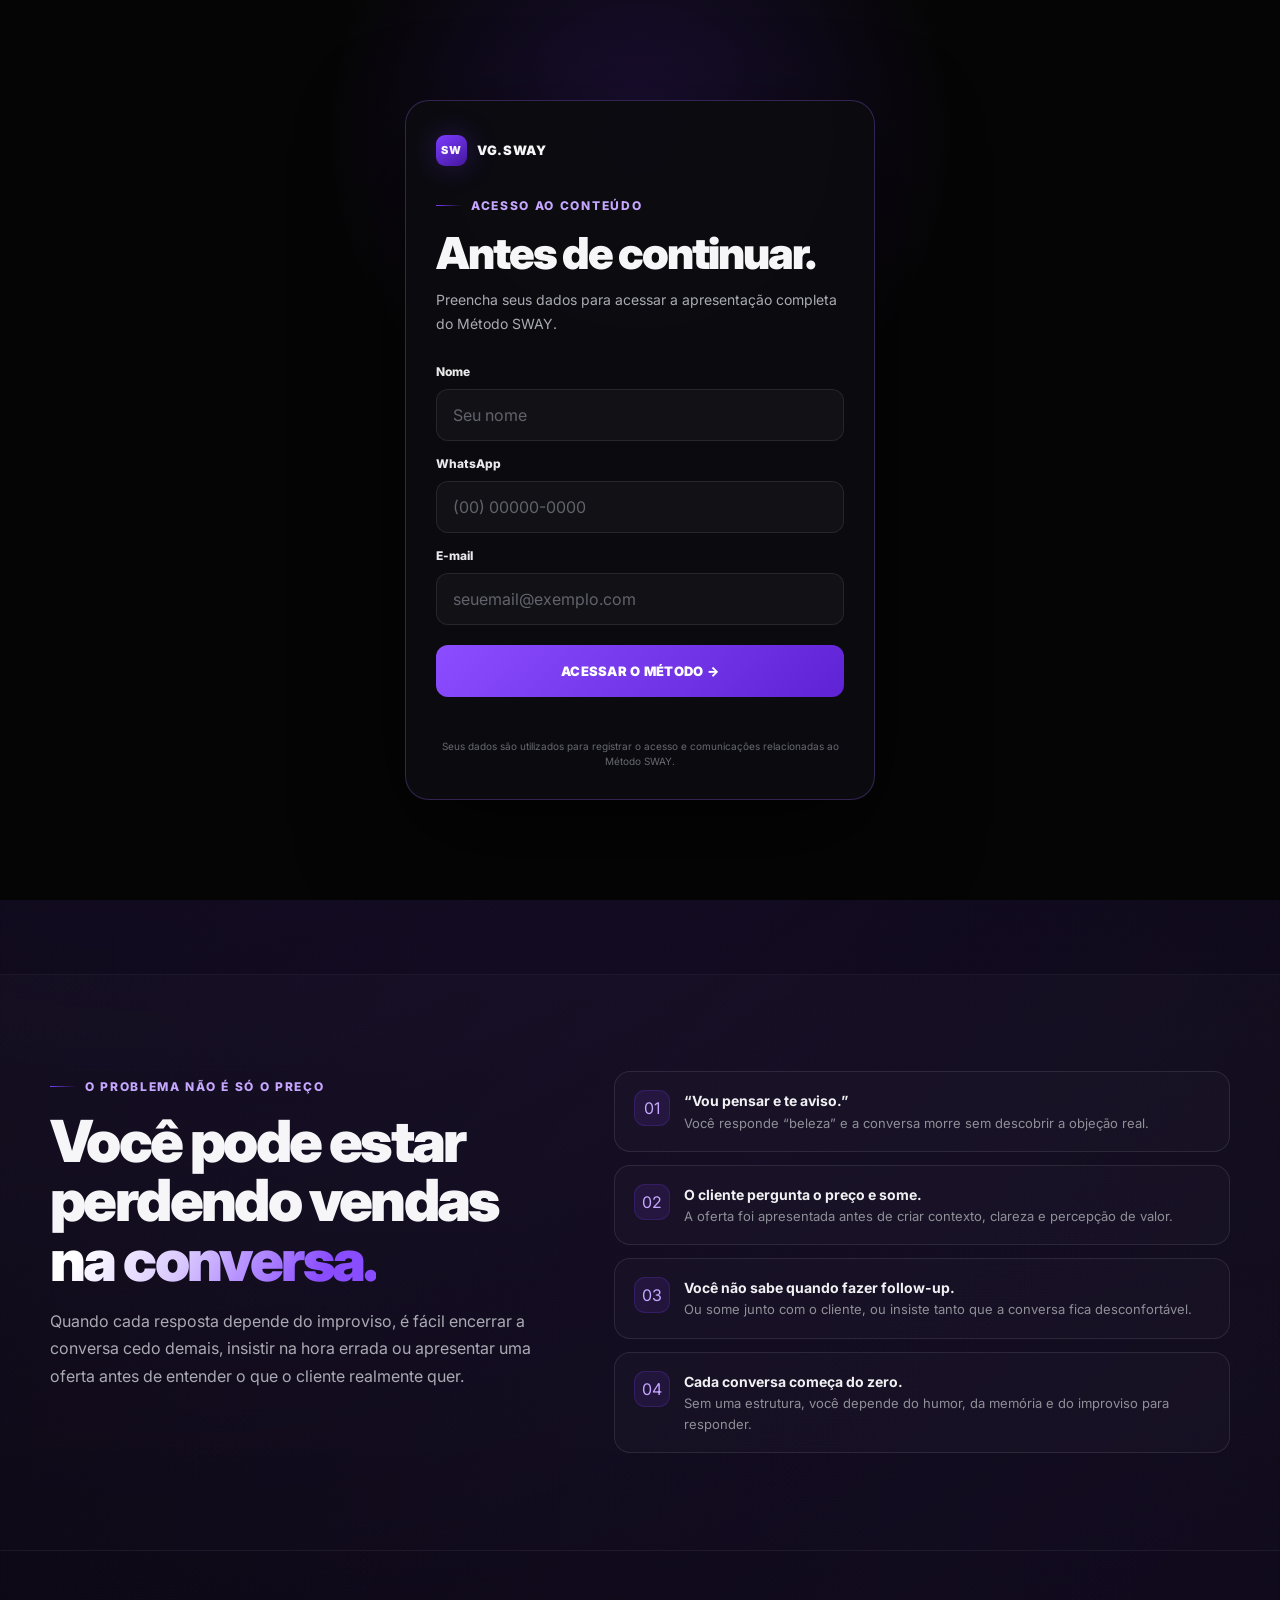
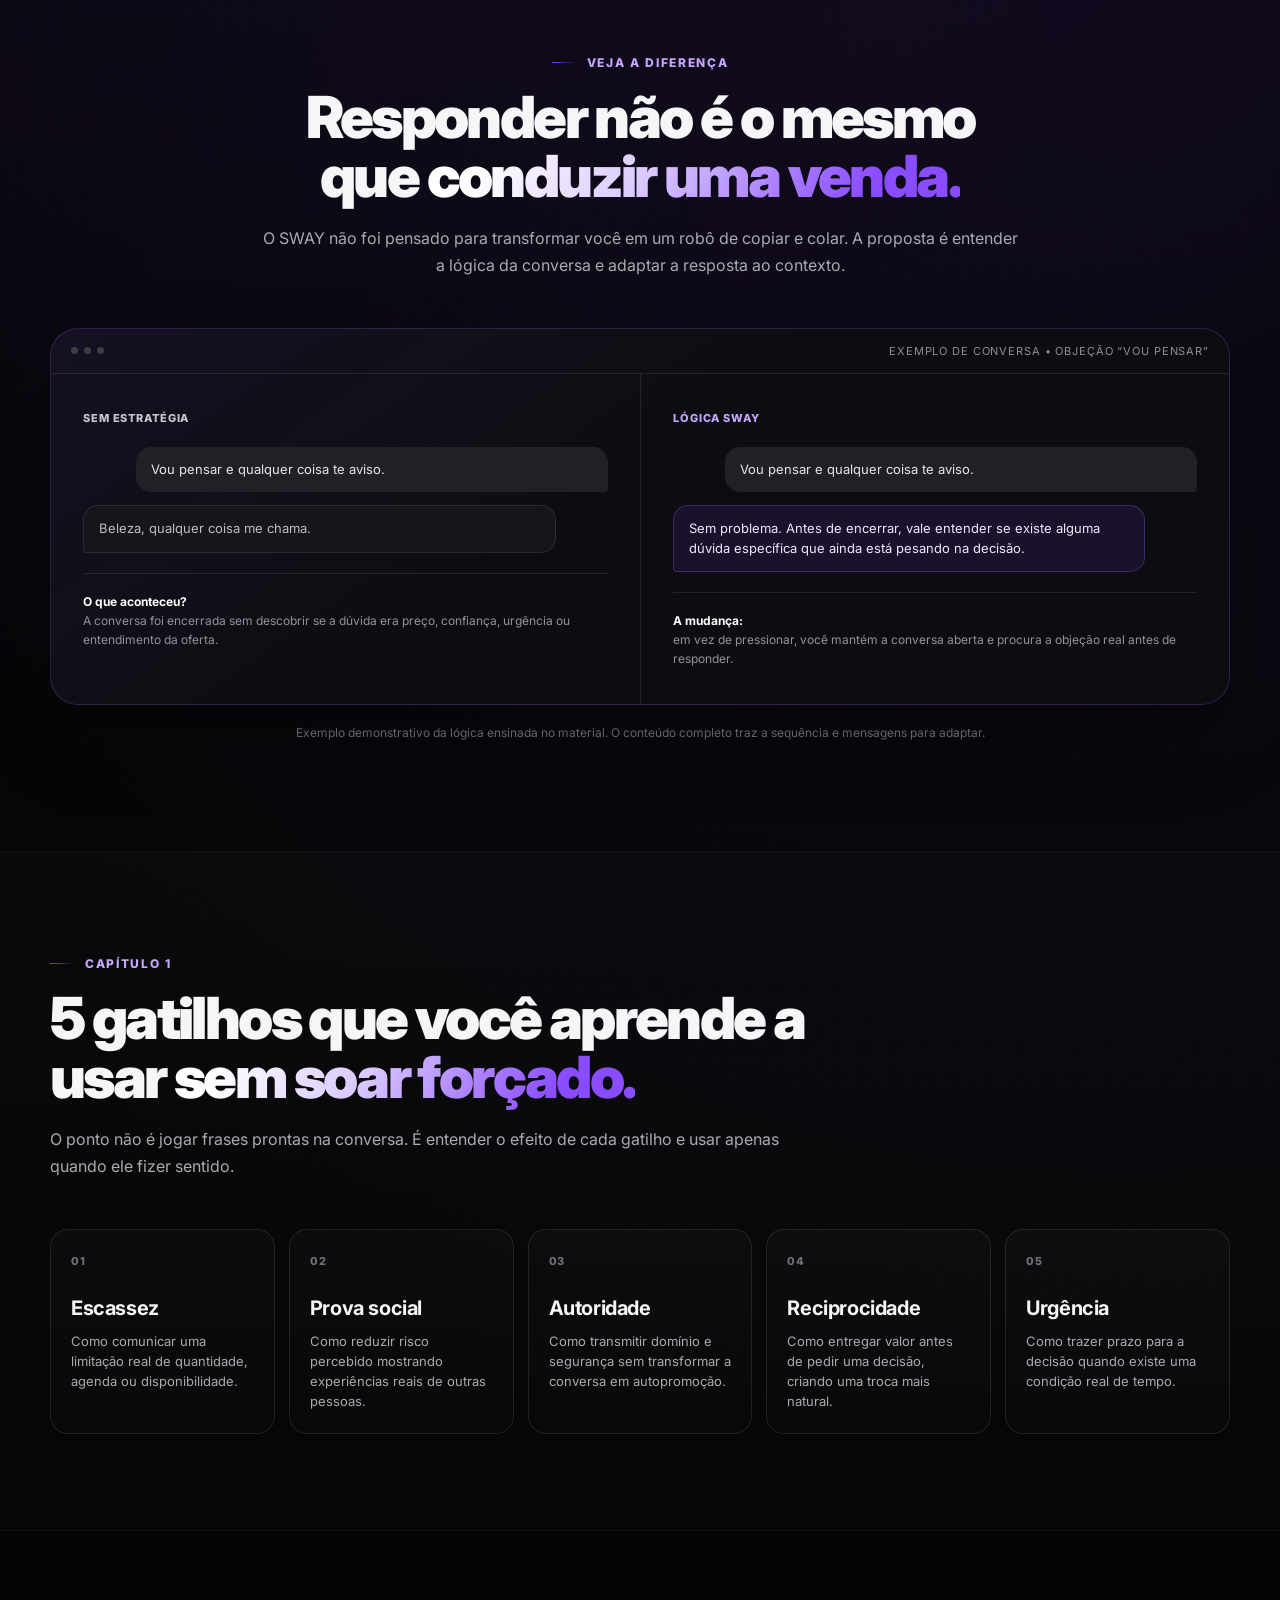
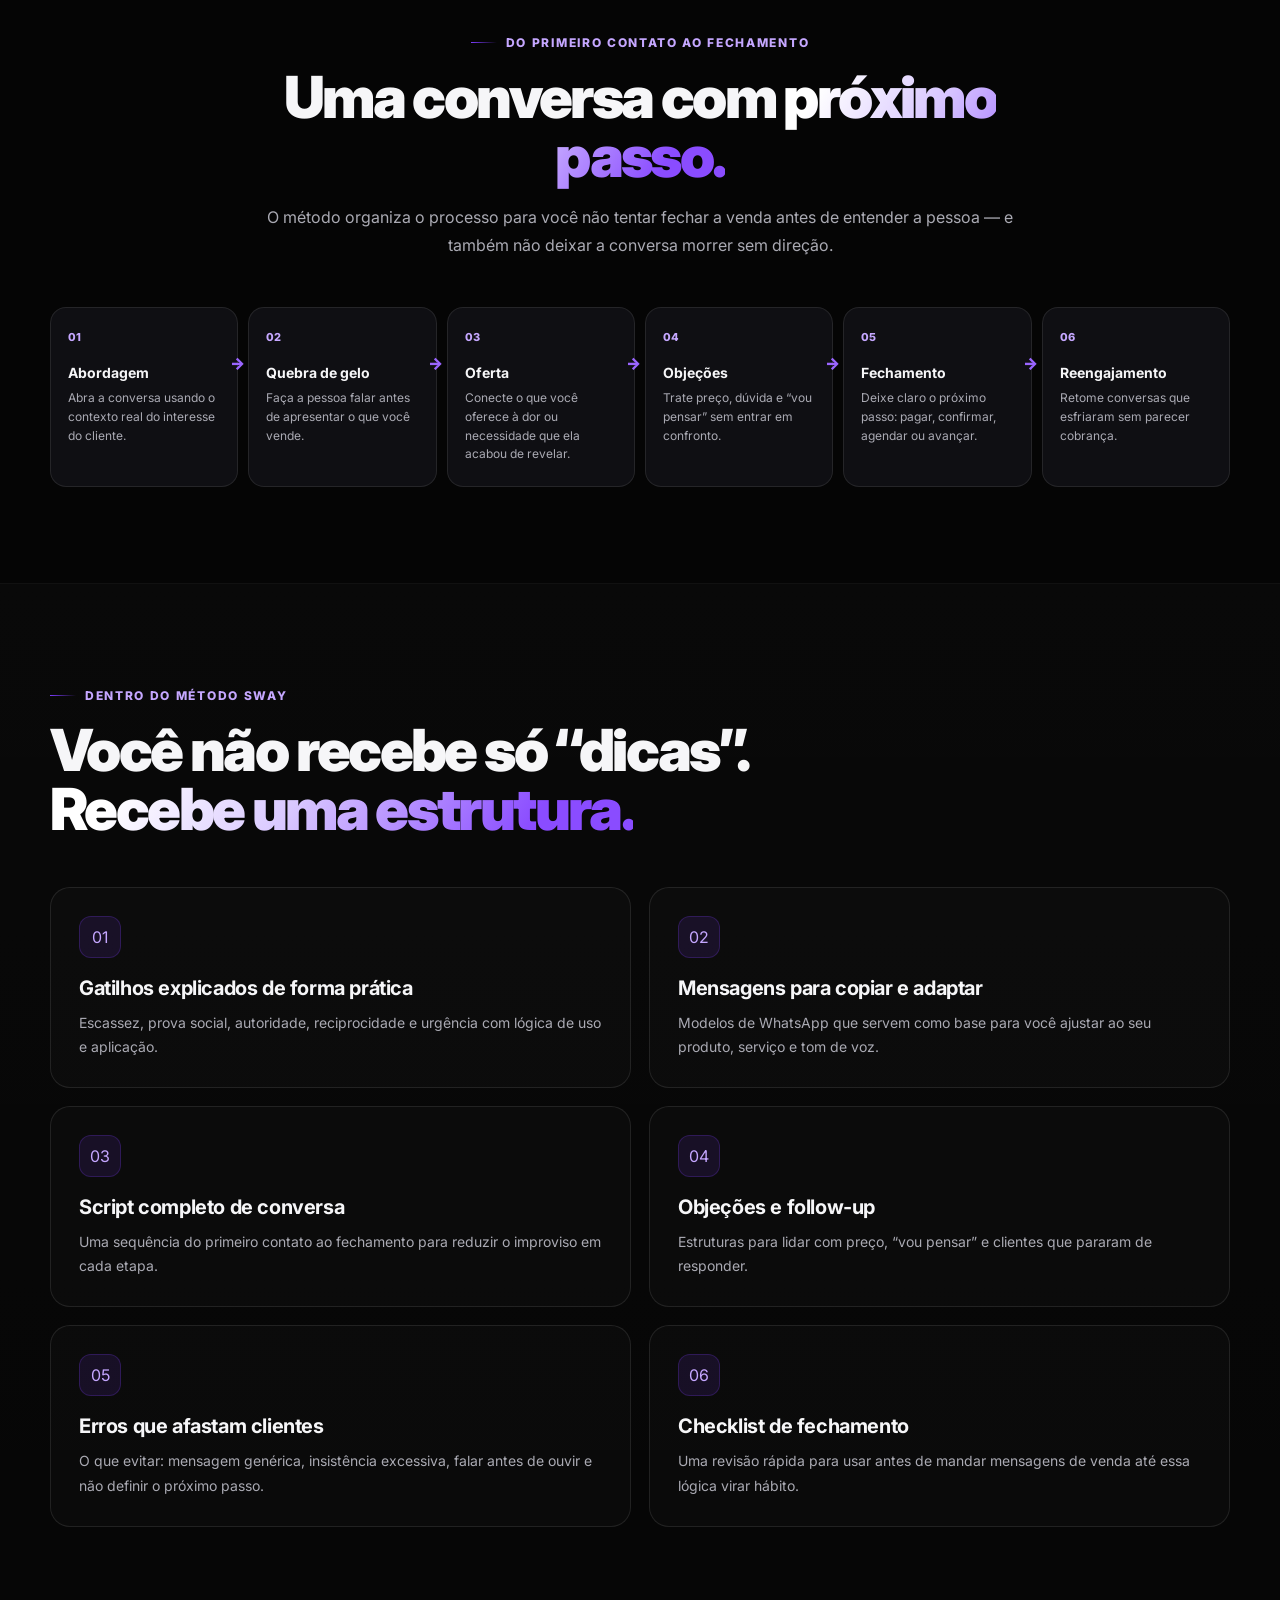
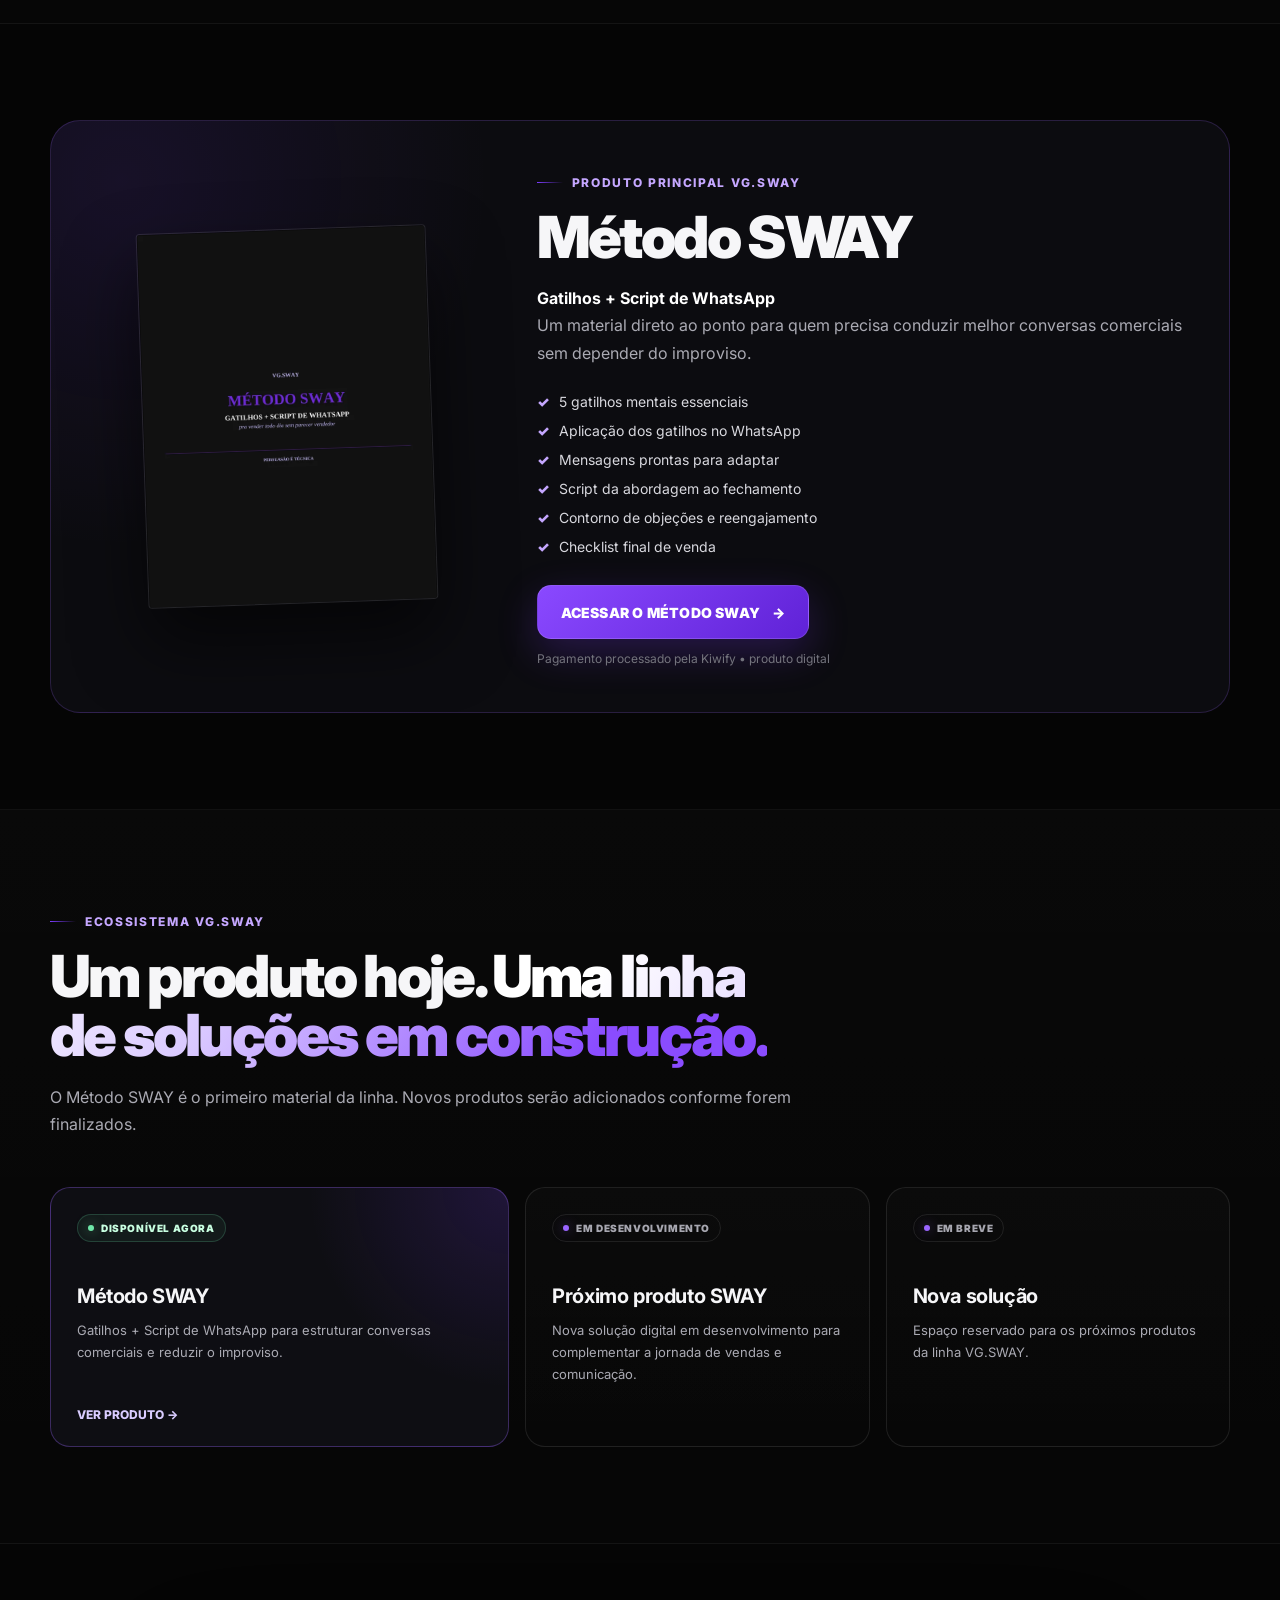
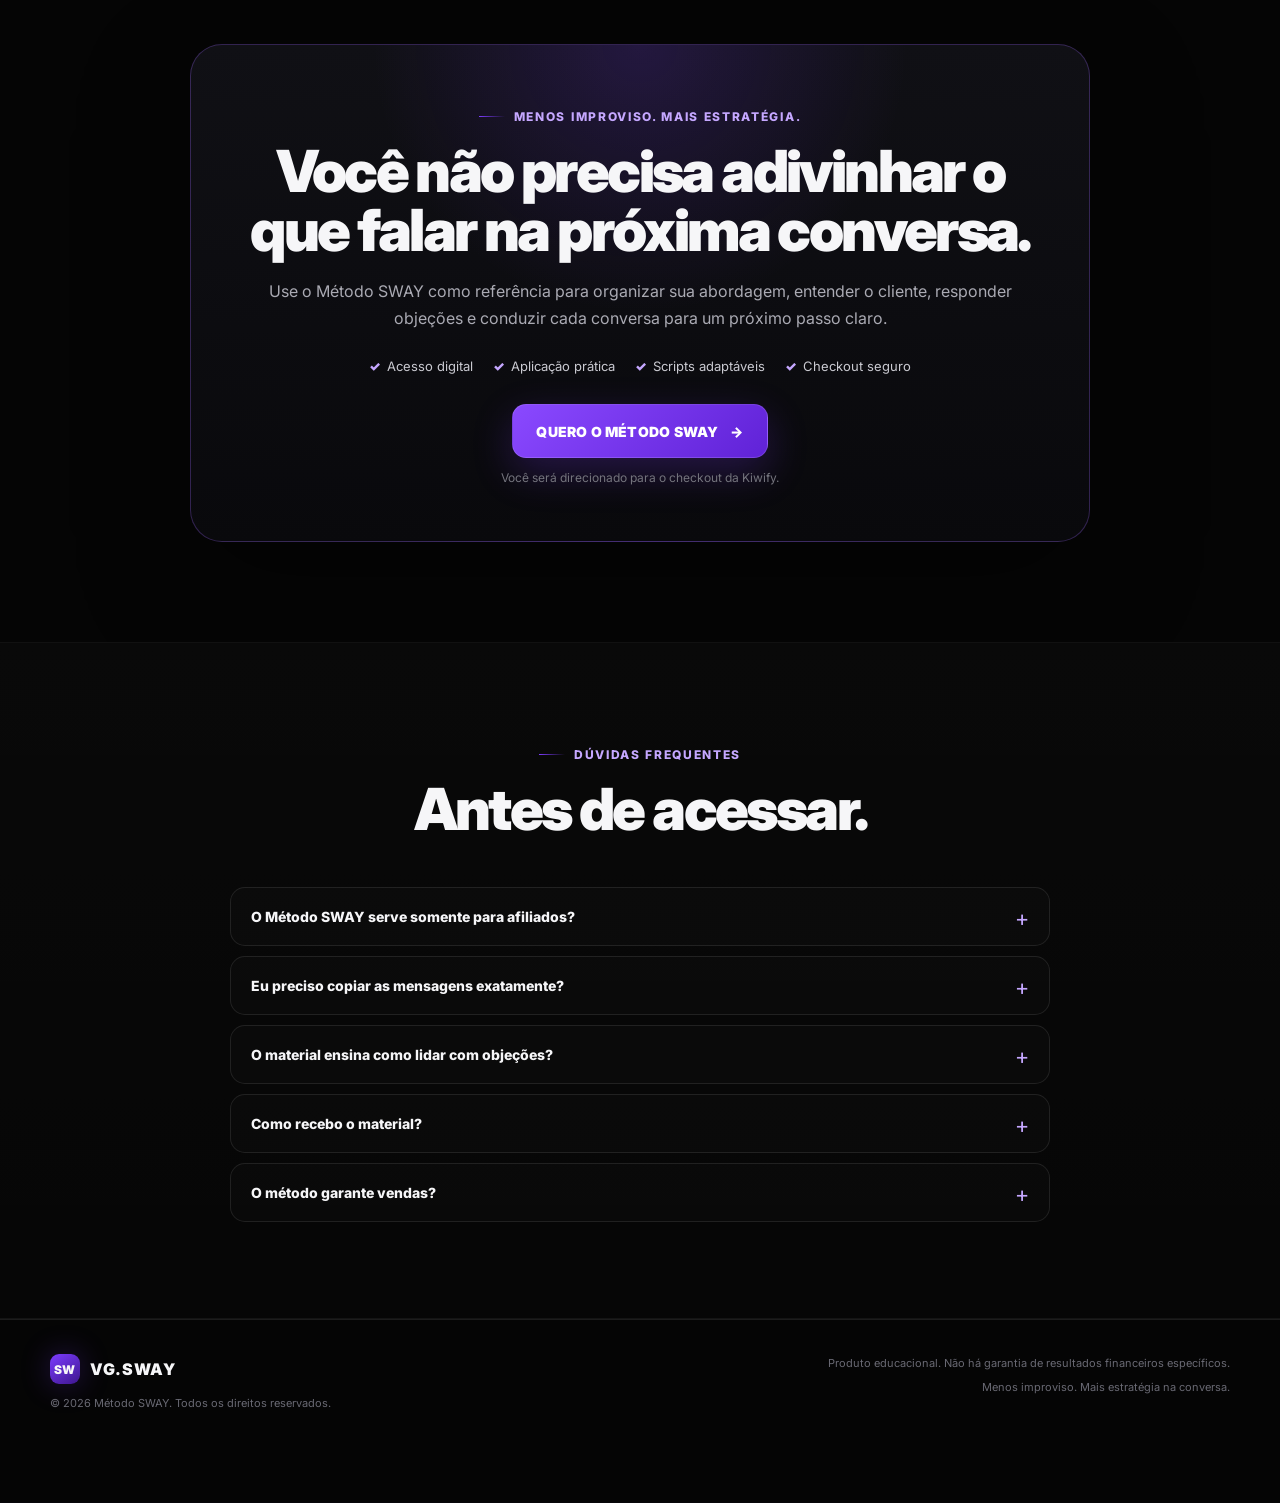
==== index.html @ 92660e23 "Remove trailing whitespace from index.html" ====
<!DOCTYPE html>
<html lang="pt-BR">
<head>
  <meta charset="UTF-8">
  <meta name="viewport" content="width=device-width, initial-scale=1.0">

  <title>Método SWAY — Gatilhos + Script de WhatsApp</title>
  <meta name="description" content="Aprenda a conduzir conversas de venda pelo WhatsApp com gatilhos, scripts, contorno de objeções e uma estrutura clara do primeiro contato ao fechamento.">

  <!-- Meta Pixel Code -->
  <script>
  !function(f,b,e,v,n,t,s)
  {if(f.fbq)return;n=f.fbq=function(){n.callMethod?
  n.callMethod.apply(n,arguments):n.queue.push(arguments)};
  if(!f._fbq)f._fbq=n;n.push=n;n.loaded=!0;n.version='2.0';
  n.queue=[];t=b.createElement(e);t.async=!0;
  t.src=v;s=b.getElementsByTagName(e)[0];
  s.parentNode.insertBefore(t,s)}(window, document,'script',
  'https://connect.facebook.net/en_US/fbevents.js');
  fbq('init', '1091769097150137');
  fbq('track', 'PageView');
  </script>
  <noscript>
    <img height="1" width="1" style="display:none"
    src="https://www.facebook.com/tr?id=1091769097150137&ev=PageView&noscript=1"/>
  </noscript>
  <!-- End Meta Pixel Code -->

  <link rel="preconnect" href="https://fonts.googleapis.com">
  <link rel="preconnect" href="https://fonts.gstatic.com" crossorigin>
  <link href="https://fonts.googleapis.com/css2?family=Inter:wght@400;500;600;700;800;900&display=swap" rel="stylesheet">

  <style>
    :root {
      --bg: #050505;
      --bg-2: #09090b;
      --panel: #0f0f13;
      --panel-2: #141419;
      --text: #f6f6f8;
      --muted: #aaaab3;
      --muted-2: #777783;
      --line: rgba(255,255,255,.09);
      --purple: #7c3cff;
      --purple-2: #9a65ff;
      --purple-3: #c5a7ff;
      --glow: rgba(124,60,255,.28);
      --success: #6ee7a8;
      --max: 1180px;
      --radius: 22px;
    }

    * { box-sizing: border-box; }
    html { scroll-behavior: smooth; background: var(--bg); }
    body {
      margin: 0;
      background:
        radial-gradient(circle at 12% 4%, rgba(124,60,255,.13), transparent 26%),
        radial-gradient(circle at 88% 20%, rgba(124,60,255,.08), transparent 24%),
        var(--bg);
      color: var(--text);
      font-family: Inter, system-ui, -apple-system, BlinkMacSystemFont, "Segoe UI", sans-serif;
      overflow-x: hidden;
    }
    a { color: inherit; }
    img { max-width: 100%; display: block; }
    button, input { font: inherit; }
    section { scroll-margin-top: 90px; }

    .container {
      width: min(var(--max), calc(100% - 36px));
      margin: 0 auto;
    }
    .narrow { max-width: 820px; margin-inline: auto; }
    .eyebrow {
      display: inline-flex;
      align-items: center;
      gap: 9px;
      margin-bottom: 18px;
      color: var(--purple-3);
      font-size: 12px;
      font-weight: 800;
      letter-spacing: .14em;
      text-transform: uppercase;
    }
    .eyebrow::before {
      content: "";
      width: 26px;
      height: 1px;
      background: linear-gradient(90deg, var(--purple), transparent);
    }
    .gradient {
      color: transparent;
      background: linear-gradient(120deg, #fff 12%, #d9c8ff 42%, #8a4cff 82%);
      background-clip: text;
      -webkit-background-clip: text;
    }
    .muted { color: var(--muted); }
    .section {
      padding: 96px 0;
      position: relative;
    }
    .section.alt {
      background: linear-gradient(180deg, rgba(255,255,255,.018), rgba(255,255,255,.006));
      border-top: 1px solid rgba(255,255,255,.045);
      border-bottom: 1px solid rgba(255,255,255,.045);
    }
    .section-head {
      max-width: 760px;
      margin-bottom: 48px;
    }
    .section-head.center {
      text-align: center;
      margin-left: auto;
      margin-right: auto;
    }
    .section-head.center .eyebrow { justify-content: center; }
    h1,h2,h3,p { margin-top: 0; }
    h1 {
      font-size: clamp(42px, 6.6vw, 82px);
      line-height: .98;
      letter-spacing: -.055em;
      margin-bottom: 24px;
      font-weight: 900;
    }
    h2 {
      font-size: clamp(34px, 4.6vw, 58px);
      line-height: 1.02;
      letter-spacing: -.045em;
      margin-bottom: 18px;
      font-weight: 900;
    }
    h3 {
      font-size: 20px;
      line-height: 1.25;
      letter-spacing: -.02em;
      margin-bottom: 10px;
    }
    p {
      color: var(--muted);
      font-size: 16px;
      line-height: 1.72;
    }

    /* TOPBAR / NAV */
    .topbar {
      border-bottom: 1px solid var(--line);
      background: rgba(5,5,5,.82);
      backdrop-filter: blur(14px);
      position: sticky;
      top: 0;
      z-index: 1000;
    }
    .nav {
      min-height: 68px;
      display: flex;
      align-items: center;
      justify-content: space-between;
      gap: 20px;
    }
    .brand {
      display: flex;
      align-items: center;
      gap: 10px;
      font-weight: 900;
      letter-spacing: .04em;
      text-decoration: none;
    }
    .brand-mark {
      width: 30px;
      height: 30px;
      border-radius: 9px;
      display: grid;
      place-items: center;
      background: linear-gradient(145deg, var(--purple), #3e168e);
      box-shadow: 0 0 30px var(--glow);
      font-size: 12px;
    }
    .nav-links {
      display: flex;
      align-items: center;
      gap: 26px;
      font-size: 13px;
      color: #c7c7ce;
    }
    .nav-links a {
      text-decoration: none;
      transition: color .2s;
    }
    .nav-links a:hover { color: #fff; }

    /* BUTTONS */
    .cta {
      display: inline-flex;
      align-items: center;
      justify-content: center;
      gap: 12px;
      min-height: 54px;
      padding: 0 23px;
      border-radius: 14px;
      text-decoration: none;
      font-size: 14px;
      font-weight: 900;
      letter-spacing: .015em;
      border: 1px solid rgba(255,255,255,.12);
      background: linear-gradient(135deg, #8a49ff, #6022d7);
      color: #fff;
      box-shadow: 0 14px 40px rgba(124,60,255,.24);
      transition: transform .2s, box-shadow .2s, filter .2s;
    }
    .cta:hover {
      transform: translateY(-2px);
      box-shadow: 0 18px 50px rgba(124,60,255,.34);
      filter: brightness(1.06);
    }
    .cta.small {
      min-height: 42px;
      padding: 0 16px;
      font-size: 12px;
      border-radius: 11px;
    }
    .cta.secondary {
      background: rgba(255,255,255,.035);
      box-shadow: none;
      color: #d9d9df;
    }
    .cta.secondary:hover { background: rgba(255,255,255,.065); }
    .micro {
      margin-top: 12px;
      color: #74747d;
      font-size: 12px;
    }

    /* HERO */
    .hero {
      padding: 88px 0 92px;
      min-height: calc(100vh - 68px);
      display: flex;
      align-items: center;
      position: relative;
      overflow: hidden;
    }
    .hero::before {
      content: "";
      position: absolute;
      width: 620px;
      height: 620px;
      right: -180px;
      top: -80px;
      border-radius: 50%;
      background: radial-gradient(circle, rgba(124,60,255,.18), transparent 65%);
      filter: blur(12px);
      pointer-events: none;
    }
    .hero-grid {
      display: grid;
      grid-template-columns: minmax(0, 1.08fr) minmax(360px, .92fr);
      gap: 72px;
      align-items: center;
    }
    .hero-copy { position: relative; z-index: 2; }
    .hero-copy p.lead {
      max-width: 690px;
      font-size: clamp(17px, 2vw, 20px);
      line-height: 1.68;
      color: #b8b8c1;
      margin-bottom: 28px;
    }
    .hero-points {
      display: grid;
      gap: 11px;
      margin: 0 0 30px;
    }
    .hero-point {
      display: flex;
      align-items: center;
      gap: 10px;
      color: #d7d7dc;
      font-size: 14px;
    }
    .hero-point i {
      width: 21px;
      height: 21px;
      border-radius: 50%;
      display: grid;
      place-items: center;
      font-style: normal;
      font-size: 11px;
      background: rgba(124,60,255,.14);
      border: 1px solid rgba(154,101,255,.35);
      color: var(--purple-3);
    }
    .hero-actions {
      display: flex;
      flex-wrap: wrap;
      gap: 12px;
      align-items: center;
    }
    .hero-proof {
      margin-top: 26px;
      display: flex;
      align-items: center;
      gap: 12px;
      color: #82828c;
      font-size: 12px;
    }
    .hero-proof .line {
      width: 52px;
      height: 1px;
      background: linear-gradient(90deg, var(--purple), transparent);
    }

    /* BOOK MOCKUP */
    .book-stage {
      min-height: 580px;
      display: grid;
      place-items: center;
      position: relative;
      perspective: 1200px;
    }
    .book-stage::before {
      content: "";
      position: absolute;
      width: 390px;
      height: 390px;
      border-radius: 50%;
      background: radial-gradient(circle, rgba(124,60,255,.28), rgba(124,60,255,.04) 48%, transparent 68%);
      filter: blur(7px);
    }
    .book {
      width: min(82%, 390px);
      position: relative;
      z-index: 2;
      transform: rotateY(-11deg) rotateX(3deg) rotateZ(1deg);
      filter: drop-shadow(0 44px 40px rgba(0,0,0,.6));
      transition: transform .45s ease;
    }
    .book:hover { transform: rotateY(-4deg) rotateX(1deg) translateY(-6px); }
    .book::after {
      content: "";
      position: absolute;
      inset: 2.5% -3.5% 2.5% auto;
      width: 5%;
      border-radius: 0 5px 5px 0;
      background: linear-gradient(90deg, #4d238b, #1b1227);
      transform: translateX(78%);
      z-index: -1;
    }
    .book img {
      width: 100%;
      border-radius: 5px 2px 2px 5px;
      border: 1px solid rgba(255,255,255,.11);
      background: #111;
    }
    .book-badge {
      position: absolute;
      right: -24px;
      bottom: 72px;
      z-index: 4;
      padding: 12px 15px;
      border-radius: 14px;
      background: rgba(15,15,19,.90);
      border: 1px solid rgba(154,101,255,.26);
      backdrop-filter: blur(12px);
      box-shadow: 0 20px 40px rgba(0,0,0,.35);
    }
    .book-badge strong { display: block; font-size: 13px; }
    .book-badge span { color: #9d9da7; font-size: 11px; }

    /* PROBLEM */
    .problem-grid {
      display: grid;
      grid-template-columns: .9fr 1.1fr;
      gap: 60px;
      align-items: start;
    }
    .pain-list {
      display: grid;
      gap: 13px;
    }
    .pain {
      display: flex;
      gap: 14px;
      padding: 18px 19px;
      border: 1px solid var(--line);
      border-radius: 16px;
      background: rgba(255,255,255,.018);
    }
    .pain b {
      color: #f1f1f3;
      font-size: 14px;
      line-height: 1.45;
      font-weight: 700;
    }
    .pain span {
      color: #8f8f98;
      font-size: 13px;
      line-height: 1.55;
    }
    .pain-icon {
      width: 36px;
      height: 36px;
      flex: 0 0 auto;
      border-radius: 11px;
      display: grid;
      place-items: center;
      background: rgba(124,60,255,.11);
      color: var(--purple-3);
      border: 1px solid rgba(124,60,255,.2);
    }

    /* DEMO */
    .demo {
      border: 1px solid rgba(154,101,255,.22);
      background:
        linear-gradient(145deg, rgba(124,60,255,.075), transparent 45%),
        #0d0d11;
      border-radius: 28px;
      overflow: hidden;
      box-shadow: 0 35px 80px rgba(0,0,0,.24);
    }
    .demo-top {
      padding: 15px 20px;
      border-bottom: 1px solid var(--line);
      display: flex;
      align-items: center;
      justify-content: space-between;
      gap: 12px;
      color: #8d8d97;
      font-size: 11px;
      letter-spacing: .08em;
      text-transform: uppercase;
    }
    .dots { display: flex; gap: 6px; }
    .dots i { width: 7px; height: 7px; border-radius: 50%; background: #3d3d44; }
    .demo-body {
      display: grid;
      grid-template-columns: 1fr 1fr;
      gap: 0;
    }
    .demo-col {
      padding: 32px;
      min-height: 330px;
    }
    .demo-col + .demo-col { border-left: 1px solid var(--line); }
    .demo-label {
      display: inline-flex;
      align-items: center;
      gap: 8px;
      margin-bottom: 22px;
      font-size: 11px;
      font-weight: 800;
      letter-spacing: .08em;
      text-transform: uppercase;
    }
    .demo-label.bad { color: #c7c7ce; }
    .demo-label.good { color: var(--purple-3); }
    .bubble {
      max-width: 90%;
      padding: 13px 15px;
      border-radius: 15px;
      margin-bottom: 13px;
      font-size: 13px;
      line-height: 1.5;
    }
    .bubble.client {
      margin-left: auto;
      background: #202027;
      color: #e6e6e9;
      border-bottom-right-radius: 4px;
    }
    .bubble.seller {
      background: #15151b;
      border: 1px solid var(--line);
      color: #bdbdc5;
      border-bottom-left-radius: 4px;
    }
    .bubble.sway {
      background: rgba(124,60,255,.12);
      border: 1px solid rgba(154,101,255,.28);
      color: #efe8ff;
      border-bottom-left-radius: 4px;
    }
    .demo-note {
      margin-top: 20px;
      padding-top: 18px;
      border-top: 1px solid var(--line);
      color: #92929c;
      font-size: 12px;
      line-height: 1.6;
    }
    .demo-note strong { color: #fff; }

    /* GRID CARDS */
    .cards-5 {
      display: grid;
      grid-template-columns: repeat(5, 1fr);
      gap: 14px;
    }
    .trigger-card {
      padding: 24px 20px 22px;
      border: 1px solid var(--line);
      border-radius: 18px;
      background: linear-gradient(180deg, rgba(255,255,255,.025), rgba(255,255,255,.01));
      min-height: 190px;
      transition: transform .25s, border-color .25s, background .25s;
    }
    .trigger-card:hover {
      transform: translateY(-4px);
      border-color: rgba(154,101,255,.35);
      background: linear-gradient(180deg, rgba(124,60,255,.075), rgba(255,255,255,.012));
    }
    .trigger-num {
      display: block;
      margin-bottom: 28px;
      color: #6f6f79;
      font-size: 11px;
      font-weight: 800;
      letter-spacing: .08em;
    }
    .trigger-card p { font-size: 13px; line-height: 1.55; margin-bottom: 0; }

    /* FLOW */
    .flow {
      display: grid;
      grid-template-columns: repeat(6, 1fr);
      gap: 10px;
      position: relative;
    }
    .flow-step {
      padding: 22px 17px;
      border-radius: 16px;
      background: #0f0f13;
      border: 1px solid var(--line);
      position: relative;
      min-height: 150px;
    }
    .flow-step:not(:last-child)::after {
      content: "→";
      position: absolute;
      right: -10px;
      top: 45px;
      width: 20px;
      text-align: center;
      color: var(--purple-2);
      z-index: 5;
      font-weight: 900;
    }
    .flow-step span {
      display: block;
      color: var(--purple-3);
      font-size: 11px;
      font-weight: 800;
      margin-bottom: 20px;
    }
    .flow-step b {
      display: block;
      font-size: 14px;
      margin-bottom: 8px;
    }
    .flow-step p {
      font-size: 12px;
      line-height: 1.55;
      margin: 0;
    }

    /* RECEIVE */
    .receive-grid {
      display: grid;
      grid-template-columns: 1fr 1fr;
      gap: 18px;
    }
    .receive-card {
      padding: 28px;
      border: 1px solid var(--line);
      border-radius: 20px;
      background: rgba(255,255,255,.018);
    }
    .receive-card .icon {
      width: 42px;
      height: 42px;
      display: grid;
      place-items: center;
      border-radius: 12px;
      margin-bottom: 18px;
      background: rgba(124,60,255,.11);
      border: 1px solid rgba(124,60,255,.23);
      color: var(--purple-3);
    }
    .receive-card p { margin-bottom: 0; font-size: 14px; }

    /* PRODUCT DISPLAY */
    .product-block {
      display: grid;
      grid-template-columns: .74fr 1.26fr;
      gap: 60px;
      align-items: center;
      padding: 46px;
      border: 1px solid rgba(154,101,255,.2);
      border-radius: 30px;
      background:
        radial-gradient(circle at 6% 10%, rgba(124,60,255,.1), transparent 30%),
        #0c0c10;
      overflow: hidden;
    }
    .product-cover {
      position: relative;
      display: grid;
      place-items: center;
      min-height: 430px;
    }
    .product-cover img {
      width: min(100%, 290px);
      border-radius: 4px;
      transform: rotate(-2deg);
      box-shadow: 0 35px 70px rgba(0,0,0,.58);
      border: 1px solid rgba(255,255,255,.1);
    }
    .product-copy ul {
      list-style: none;
      padding: 0;
      margin: 26px 0 30px;
      display: grid;
      gap: 12px;
    }
    .product-copy li {
      color: #d8d8de;
      font-size: 14px;
      display: flex;
      gap: 10px;
      align-items: flex-start;
    }
    .product-copy li::before {
      content: "✓";
      color: var(--purple-3);
      font-weight: 900;
    }

    /* ECOSYSTEM */
    .ecosystem {
      display: grid;
      grid-template-columns: 1.2fr .9fr .9fr;
      gap: 16px;
    }
    .product-card {
      padding: 26px;
      border: 1px solid var(--line);
      border-radius: 20px;
      min-height: 260px;
      background: #0d0d11;
      position: relative;
      overflow: hidden;
    }
    .product-card.active {
      border-color: rgba(154,101,255,.32);
      background:
        radial-gradient(circle at 100% 0%, rgba(124,60,255,.16), transparent 38%),
        #0e0e13;
    }
    .product-card.placeholder {
      background: linear-gradient(180deg, rgba(255,255,255,.018), rgba(255,255,255,.006));
    }
    .status {
      display: inline-flex;
      align-items: center;
      gap: 7px;
      padding: 7px 10px;
      border-radius: 999px;
      font-size: 10px;
      font-weight: 900;
      letter-spacing: .06em;
      text-transform: uppercase;
      border: 1px solid var(--line);
      color: #a7a7b0;
      margin-bottom: 42px;
    }
    .status.live {
      color: #c8ffe1;
      border-color: rgba(110,231,168,.2);
      background: rgba(110,231,168,.06);
    }
    .status.live::before {
      content: "";
      width: 6px; height: 6px; border-radius: 50%;
      background: var(--success);
      box-shadow: 0 0 12px rgba(110,231,168,.55);
    }
    .status.soon::before {
      content: "";
      width: 6px; height: 6px; border-radius: 50%;
      background: var(--purple-2);
      box-shadow: 0 0 12px rgba(154,101,255,.5);
    }
    .product-card p { font-size: 13px; }
    .product-card .mini-link {
      position: absolute;
      bottom: 24px;
      left: 26px;
      color: #d9ccff;
      font-size: 12px;
      font-weight: 800;
      text-decoration: none;
    }

    /* OFFER */
    .offer {
      padding: 100px 0;
    }
    .offer-box {
      max-width: 900px;
      margin: 0 auto;
      padding: 56px;
      border-radius: 32px;
      text-align: center;
      border: 1px solid rgba(154,101,255,.28);
      background:
        radial-gradient(circle at 50% 0%, rgba(124,60,255,.18), transparent 40%),
        linear-gradient(180deg, #101015, #09090c);
      box-shadow: 0 40px 110px rgba(0,0,0,.38);
    }
    .offer-box .mini-checks {
      display: flex;
      flex-wrap: wrap;
      justify-content: center;
      gap: 10px 20px;
      margin: 25px 0 30px;
      color: #cacad1;
      font-size: 13px;
    }
    .offer-box .mini-checks span::before {
      content: "✓";
      color: var(--purple-3);
      margin-right: 7px;
      font-weight: 900;
    }

    /* FAQ */
    .faq {
      display: grid;
      gap: 10px;
      max-width: 820px;
      margin: 0 auto;
    }
    details {
      border: 1px solid var(--line);
      border-radius: 15px;
      background: rgba(255,255,255,.015);
      padding: 0 20px;
    }
    summary {
      list-style: none;
      cursor: pointer;
      padding: 20px 28px 20px 0;
      font-weight: 800;
      font-size: 14px;
      position: relative;
    }
    summary::-webkit-details-marker { display: none; }
    summary::after {
      content: "+";
      position: absolute;
      right: 0;
      top: 17px;
      color: var(--purple-3);
      font-size: 22px;
      font-weight: 400;
    }
    details[open] summary::after { content: "–"; }
    details p {
      padding: 0 0 20px;
      margin: 0;
      font-size: 13px;
    }

    /* FOOTER */
    footer {
      padding: 34px 0 90px;
      border-top: 1px solid var(--line);
    }
    .footer-row {
      display: flex;
      justify-content: space-between;
      gap: 20px;
      align-items: flex-start;
    }
    footer p { font-size: 11px; margin: 0; color: #696973; }
    .footer-right { text-align: right; }

    /* FLOATING MOBILE CTA */
    .mobile-cta {
      display: none;
      position: fixed;
      left: 14px;
      right: 14px;
      bottom: 14px;
      z-index: 900;
    }
    .mobile-cta .cta { width: 100%; box-shadow: 0 18px 55px rgba(0,0,0,.55); }

    /* REVEAL */
    .reveal {
      opacity: 0;
      transform: translateY(18px);
      transition: opacity .65s ease, transform .65s ease;
    }
    .reveal.visible {
      opacity: 1;
      transform: translateY(0);
    }

    /* LEAD GATE */
    html.lead-locked,
    body.lead-locked {
      overflow: hidden !important;
    }
    .lead-gate {
      position: fixed;
      inset: 0;
      z-index: 999999;
      display: flex;
      align-items: center;
      justify-content: center;
      padding: 22px;
      background:
        radial-gradient(circle at 50% 15%, rgba(124,60,255,.19), transparent 32%),
        #050505;
      overflow-y: auto;
    }
    .lead-box {
      width: min(100%, 470px);
      padding: 34px 30px 30px;
      border: 1px solid rgba(154,101,255,.28);
      border-radius: 24px;
      background: rgba(12,12,16,.96);
      box-shadow: 0 36px 100px rgba(0,0,0,.62);
    }
    .lead-logo {
      display: flex;
      align-items: center;
      gap: 10px;
      margin-bottom: 24px;
      font-size: 13px;
      font-weight: 900;
      letter-spacing: .05em;
    }
    .lead-logo span {
      width: 31px;
      height: 31px;
      display: grid;
      place-items: center;
      border-radius: 9px;
      background: linear-gradient(145deg, var(--purple), #44179d);
      box-shadow: 0 0 30px var(--glow);
      font-size: 11px;
    }
    .lead-box h2 {
      font-size: clamp(30px, 8vw, 44px);
      margin-bottom: 12px;
      letter-spacing: -.045em;
    }
    .lead-box > p {
      font-size: 14px;
      margin-bottom: 23px;
    }
    #lead-form {
      display: grid;
      gap: 10px;
    }
    #lead-form label {
      margin-top: 5px;
      font-size: 12px;
      font-weight: 800;
      color: #e9e9ec;
    }
    #lead-form input {
      width: 100%;
      padding: 15px 16px;
      border-radius: 12px;
      border: 1px solid var(--line);
      outline: none;
      background: #111116;
      color: #fff;
      transition: border-color .2s, box-shadow .2s;
    }
    #lead-form input:focus {
      border-color: var(--purple);
      box-shadow: 0 0 0 3px rgba(124,60,255,.12);
    }
    #lead-form input::placeholder { color: #62626c; }
    #lead-submit {
      margin-top: 10px;
      width: 100%;
      min-height: 52px;
      border: 0;
      border-radius: 12px;
      cursor: pointer;
      background: linear-gradient(135deg, #8b4dff, #5f22d5);
      color: #fff;
      font-weight: 900;
      font-size: 13px;
      letter-spacing: .02em;
    }
    #lead-submit:disabled { opacity: .65; cursor: wait; }
    .lead-message {
      margin: 0;
      min-height: 17px;
      color: #ff9999;
      font-size: 11px;
    }
    #lead-form small {
      margin-top: 5px;
      color: #686872;
      font-size: 10px;
      line-height: 1.5;
      text-align: center;
    }

    @media (max-width: 1050px) {
      .cards-5 { grid-template-columns: repeat(3, 1fr); }
      .flow { grid-template-columns: repeat(3, 1fr); }
      .flow-step:nth-child(3)::after { display: none; }
      .hero-grid { grid-template-columns: 1fr .8fr; gap: 42px; }
      .book-stage { min-height: 500px; }
    }
    @media (max-width: 820px) {
      .nav-links a:not(.cta) { display: none; }
      .hero { padding-top: 62px; min-height: auto; }
      .hero-grid,
      .problem-grid,
      .product-block {
        grid-template-columns: 1fr;
      }
      .hero-grid { gap: 28px; }
      .hero-copy { text-align: center; }
      .hero-copy p.lead { margin-inline: auto; }
      .hero-points { max-width: 480px; margin-inline: auto; margin-bottom: 28px; text-align: left; }
      .hero-actions { justify-content: center; }
      .hero-proof { justify-content: center; }
      .book-stage { min-height: 470px; }
      .book { width: min(66%, 340px); }
      .demo-body { grid-template-columns: 1fr; }
      .demo-col + .demo-col { border-left: 0; border-top: 1px solid var(--line); }
      .cards-5 { grid-template-columns: repeat(2, 1fr); }
      .flow { grid-template-columns: repeat(2, 1fr); }
      .flow-step::after { display: none !important; }
      .receive-grid { grid-template-columns: 1fr; }
      .product-block { padding: 30px; gap: 30px; }
      .product-cover { min-height: 350px; }
      .ecosystem { grid-template-columns: 1fr; }
      .footer-row { flex-direction: column; }
      .footer-right { text-align: left; }
    }
    @media (max-width: 600px) {
      .container { width: min(100% - 28px, var(--max)); }
      .section { padding: 72px 0; }
      .nav { min-height: 62px; }
      .nav-links .cta.small { display: none; }
      h1 { font-size: clamp(40px, 12vw, 60px); }
      h2 { font-size: clamp(32px, 9.5vw, 44px); }
      .hero { padding: 56px 0 70px; }
      .book-stage { min-height: 420px; }
      .book { width: min(74%, 315px); }
      .book-badge { right: -10px; bottom: 55px; }
      .cards-5 { grid-template-columns: 1fr; }
      .flow { grid-template-columns: 1fr; }
      .demo-col { padding: 24px 20px; }
      .product-block { padding: 24px 18px; border-radius: 22px; }
      .offer { padding: 72px 0; }
      .offer-box { padding: 38px 20px; border-radius: 24px; }
      .mobile-cta { display: block; }
      footer { padding-bottom: 100px; }
      .lead-box { padding: 28px 20px 24px; }
    }
    @media (prefers-reduced-motion: reduce) {
      *, *::before, *::after {
        scroll-behavior: auto !important;
        transition: none !important;
        animation: none !important;
      }
      .reveal { opacity: 1; transform: none; }
    }
  </style>
</head>

<body>

  <!-- PORTA DE CAPTURA -->
  <div id="lead-gate" class="lead-gate" aria-modal="true" role="dialog">
    <div class="lead-box">
      <div class="lead-logo"><span>SW</span> VG.SWAY</div>
      <div class="eyebrow">Acesso ao conteúdo</div>
      <h2>Antes de continuar.</h2>
      <p>Preencha seus dados para acessar a apresentação completa do Método SWAY.</p>

      <form id="lead-form" novalidate>
        <label for="lead-name">Nome</label>
        <input id="lead-name" name="nome" type="text" autocomplete="name" placeholder="Seu nome" required>

        <label for="lead-whatsapp">WhatsApp</label>
        <input id="lead-whatsapp" name="whatsapp" type="tel" autocomplete="tel" inputmode="tel" placeholder="(00) 00000-0000" required>

        <label for="lead-email">E-mail</label>
        <input id="lead-email" name="email" type="email" autocomplete="email" placeholder="seuemail@exemplo.com" required>

        <button type="submit" id="lead-submit">ACESSAR O MÉTODO →</button>
        <p id="lead-message" class="lead-message" aria-live="polite"></p>

        <small>Seus dados são utilizados para registrar o acesso e comunicações relacionadas ao Método SWAY.</small>
      </form>
    </div>
  </div>

  <!-- NAVEGAÇÃO -->
  <div class="topbar">
    <div class="container nav">
      <a href="#inicio" class="brand">
        <span class="brand-mark">SW</span>
        VG.SWAY
      </a>
      <div class="nav-links">
        <a href="#como-funciona">Como funciona</a>
        <a href="#conteudo">O que você recebe</a>
        <a href="#produtos">Produtos</a>
        <a class="cta small" href="https://pay.kiwify.com.br/DbkFJGr" target="_blank" rel="noopener noreferrer">QUERO O MÉTODO</a>
      </div>
    </div>
  </div>

  <main id="inicio">

    <!-- HERO -->
    <header class="hero">
      <div class="container hero-grid">
        <div class="hero-copy reveal">
          <div class="eyebrow">Método SWAY • Persuasão é técnica</div>
          <h1>
            Pare de <span class="gradient">improvisar</span><br>
            na hora de vender.
          </h1>
          <p class="lead">
            Um guia prático para transformar conversas de WhatsApp em uma sequência mais estratégica:
            gatilhos mentais, mensagens para adaptar, contorno de objeções, follow-up e fechamento.
          </p>

          <div class="hero-points">
            <div class="hero-point"><i>✓</i> 5 gatilhos mentais essenciais aplicados à conversa</div>
            <div class="hero-point"><i>✓</i> Fluxo do primeiro contato ao fechamento</div>
            <div class="hero-point"><i>✓</i> Estruturas para “vou pensar”, preço e cliente que sumiu</div>
          </div>

          <div class="hero-actions">
            <a class="cta" href="https://pay.kiwify.com.br/DbkFJGr" target="_blank" rel="noopener noreferrer">
              QUERO ACESSAR O MÉTODO SWAY <span>→</span>
            </a>
            <a class="cta secondary" href="#demonstracao">VER COMO FUNCIONA</a>
          </div>

          <div class="hero-proof">
            <span class="line"></span>
            Material digital • acesso pela Kiwify • aplicação prática no WhatsApp
          </div>
        </div>

        <div class="book-stage reveal">
          <div class="book">
            <img src="[data-uri]" alt="Capa do e-book Método SWAY — Gatilhos + Script de WhatsApp">
            <div class="book-badge">
              <strong>Material principal</strong>
              <span>Gatilhos + Script de WhatsApp</span>
            </div>
          </div>
        </div>
      </div>
    </header>

    <!-- PROBLEMA -->
    <section class="section alt">
      <div class="container problem-grid">
        <div class="section-head reveal">
          <div class="eyebrow">O problema não é só o preço</div>
          <h2>Você pode estar perdendo vendas <span class="gradient">na conversa.</span></h2>
          <p>
            Quando cada resposta depende do improviso, é fácil encerrar a conversa cedo demais,
            insistir na hora errada ou apresentar uma oferta antes de entender o que o cliente realmente quer.
          </p>
        </div>

        <div class="pain-list reveal">
          <div class="pain">
            <div class="pain-icon">01</div>
            <div>
              <b>“Vou pensar e te aviso.”</b><br>
              <span>Você responde “beleza” e a conversa morre sem descobrir a objeção real.</span>
            </div>
          </div>
          <div class="pain">
            <div class="pain-icon">02</div>
            <div>
              <b>O cliente pergunta o preço e some.</b><br>
              <span>A oferta foi apresentada antes de criar contexto, clareza e percepção de valor.</span>
            </div>
          </div>
          <div class="pain">
            <div class="pain-icon">03</div>
            <div>
              <b>Você não sabe quando fazer follow-up.</b><br>
              <span>Ou some junto com o cliente, ou insiste tanto que a conversa fica desconfortável.</span>
            </div>
          </div>
          <div class="pain">
            <div class="pain-icon">04</div>
            <div>
              <b>Cada conversa começa do zero.</b><br>
              <span>Sem uma estrutura, você depende do humor, da memória e do improviso para responder.</span>
            </div>
          </div>
        </div>
      </div>
    </section>

    <!-- DEMONSTRAÇÃO -->
    <section class="section" id="demonstracao">
      <div class="container">
        <div class="section-head center reveal">
          <div class="eyebrow">Veja a diferença</div>
          <h2>Responder não é o mesmo que <span class="gradient">conduzir uma venda.</span></h2>
          <p>
            O SWAY não foi pensado para transformar você em um robô de copiar e colar.
            A proposta é entender a lógica da conversa e adaptar a resposta ao contexto.
          </p>
        </div>

        <div class="demo reveal">
          <div class="demo-top">
            <div class="dots"><i></i><i></i><i></i></div>
            EXEMPLO DE CONVERSA • OBJEÇÃO “VOU PENSAR”
          </div>

          <div class="demo-body">
            <div class="demo-col">
              <div class="demo-label bad">Sem estratégia</div>
              <div class="bubble client">Vou pensar e qualquer coisa te aviso.</div>
              <div class="bubble seller">Beleza, qualquer coisa me chama.</div>
              <div class="demo-note">
                <strong>O que aconteceu?</strong><br>
                A conversa foi encerrada sem descobrir se a dúvida era preço, confiança, urgência ou entendimento da oferta.
              </div>
            </div>

            <div class="demo-col">
              <div class="demo-label good">Lógica SWAY</div>
              <div class="bubble client">Vou pensar e qualquer coisa te aviso.</div>
              <div class="bubble sway">
                Sem problema. Antes de encerrar, vale entender se existe alguma dúvida específica que ainda está pesando na decisão.
              </div>
              <div class="demo-note">
                <strong>A mudança:</strong><br>
                em vez de pressionar, você mantém a conversa aberta e procura a objeção real antes de responder.
              </div>
            </div>
          </div>
        </div>

        <p class="micro" style="text-align:center;margin-top:18px;">
          Exemplo demonstrativo da lógica ensinada no material. O conteúdo completo traz a sequência e mensagens para adaptar.
        </p>
      </div>
    </section>

    <!-- GATILHOS -->
    <section class="section alt">
      <div class="container">
        <div class="section-head reveal">
          <div class="eyebrow">Capítulo 1</div>
          <h2>5 gatilhos que você aprende a usar <span class="gradient">sem soar forçado.</span></h2>
          <p>
            O ponto não é jogar frases prontas na conversa. É entender o efeito de cada gatilho e usar apenas quando ele fizer sentido.
          </p>
        </div>

        <div class="cards-5">
          <article class="trigger-card reveal">
            <span class="trigger-num">01</span>
            <h3>Escassez</h3>
            <p>Como comunicar uma limitação real de quantidade, agenda ou disponibilidade.</p>
          </article>
          <article class="trigger-card reveal">
            <span class="trigger-num">02</span>
            <h3>Prova social</h3>
            <p>Como reduzir risco percebido mostrando experiências reais de outras pessoas.</p>
          </article>
          <article class="trigger-card reveal">
            <span class="trigger-num">03</span>
            <h3>Autoridade</h3>
            <p>Como transmitir domínio e segurança sem transformar a conversa em autopromoção.</p>
          </article>
          <article class="trigger-card reveal">
            <span class="trigger-num">04</span>
            <h3>Reciprocidade</h3>
            <p>Como entregar valor antes de pedir uma decisão, criando uma troca mais natural.</p>
          </article>
          <article class="trigger-card reveal">
            <span class="trigger-num">05</span>
            <h3>Urgência</h3>
            <p>Como trazer prazo para a decisão quando existe uma condição real de tempo.</p>
          </article>
        </div>
      </div>
    </section>

    <!-- FLUXO -->
    <section class="section" id="como-funciona">
      <div class="container">
        <div class="section-head center reveal">
          <div class="eyebrow">Do primeiro contato ao fechamento</div>
          <h2>Uma conversa com <span class="gradient">próximo passo.</span></h2>
          <p>
            O método organiza o processo para você não tentar fechar a venda antes de entender a pessoa — e também não deixar a conversa morrer sem direção.
          </p>
        </div>

        <div class="flow">
          <div class="flow-step reveal">
            <span>01</span>
            <b>Abordagem</b>
            <p>Abra a conversa usando o contexto real do interesse do cliente.</p>
          </div>
          <div class="flow-step reveal">
            <span>02</span>
            <b>Quebra de gelo</b>
            <p>Faça a pessoa falar antes de apresentar o que você vende.</p>
          </div>
          <div class="flow-step reveal">
            <span>03</span>
            <b>Oferta</b>
            <p>Conecte o que você oferece à dor ou necessidade que ela acabou de revelar.</p>
          </div>
          <div class="flow-step reveal">
            <span>04</span>
            <b>Objeções</b>
            <p>Trate preço, dúvida e “vou pensar” sem entrar em confronto.</p>
          </div>
          <div class="flow-step reveal">
            <span>05</span>
            <b>Fechamento</b>
            <p>Deixe claro o próximo passo: pagar, confirmar, agendar ou avançar.</p>
          </div>
          <div class="flow-step reveal">
            <span>06</span>
            <b>Reengajamento</b>
            <p>Retome conversas que esfriaram sem parecer cobrança.</p>
          </div>
        </div>
      </div>
    </section>

    <!-- O QUE RECEBE -->
    <section class="section alt" id="conteudo">
      <div class="container">
        <div class="section-head reveal">
          <div class="eyebrow">Dentro do Método SWAY</div>
          <h2>Você não recebe só “dicas”. <span class="gradient">Recebe uma estrutura.</span></h2>
        </div>

        <div class="receive-grid">
          <article class="receive-card reveal">
            <div class="icon">01</div>
            <h3>Gatilhos explicados de forma prática</h3>
            <p>Escassez, prova social, autoridade, reciprocidade e urgência com lógica de uso e aplicação.</p>
          </article>

          <article class="receive-card reveal">
            <div class="icon">02</div>
            <h3>Mensagens para copiar e adaptar</h3>
            <p>Modelos de WhatsApp que servem como base para você ajustar ao seu produto, serviço e tom de voz.</p>
          </article>

          <article class="receive-card reveal">
            <div class="icon">03</div>
            <h3>Script completo de conversa</h3>
            <p>Uma sequência do primeiro contato ao fechamento para reduzir o improviso em cada etapa.</p>
          </article>

          <article class="receive-card reveal">
            <div class="icon">04</div>
            <h3>Objeções e follow-up</h3>
            <p>Estruturas para lidar com preço, “vou pensar” e clientes que pararam de responder.</p>
          </article>

          <article class="receive-card reveal">
            <div class="icon">05</div>
            <h3>Erros que afastam clientes</h3>
            <p>O que evitar: mensagem genérica, insistência excessiva, falar antes de ouvir e não definir o próximo passo.</p>
          </article>

          <article class="receive-card reveal">
            <div class="icon">06</div>
            <h3>Checklist de fechamento</h3>
            <p>Uma revisão rápida para usar antes de mandar mensagens de venda até essa lógica virar hábito.</p>
          </article>
        </div>
      </div>
    </section>

    <!-- PRODUTO PRINCIPAL -->
    <section class="section">
      <div class="container">
        <div class="product-block reveal">
          <div class="product-cover">
            <img src="[data-uri]" alt="Capa do Método SWAY">
          </div>

          <div class="product-copy">
            <div class="eyebrow">Produto principal VG.SWAY</div>
            <h2>Método SWAY</h2>
            <p>
              <strong style="color:#fff;">Gatilhos + Script de WhatsApp</strong><br>
              Um material direto ao ponto para quem precisa conduzir melhor conversas comerciais sem depender do improviso.
            </p>

            <ul>
              <li>5 gatilhos mentais essenciais</li>
              <li>Aplicação dos gatilhos no WhatsApp</li>
              <li>Mensagens prontas para adaptar</li>
              <li>Script da abordagem ao fechamento</li>
              <li>Contorno de objeções e reengajamento</li>
              <li>Checklist final de venda</li>
            </ul>

            <a class="cta" href="https://pay.kiwify.com.br/DbkFJGr" target="_blank" rel="noopener noreferrer">
              ACESSAR O MÉTODO SWAY <span>→</span>
            </a>
            <div class="micro">Pagamento processado pela Kiwify • produto digital</div>
          </div>
        </div>
      </div>
    </section>

    <!-- ECOSSISTEMA -->
    <section class="section alt" id="produtos">
      <div class="container">
        <div class="section-head reveal">
          <div class="eyebrow">Ecossistema VG.SWAY</div>
          <h2>Um produto hoje. <span class="gradient">Uma linha de soluções em construção.</span></h2>
          <p>
            O Método SWAY é o primeiro material da linha. Novos produtos serão adicionados conforme forem finalizados.
          </p>
        </div>

        <div class="ecosystem">
          <article class="product-card active reveal">
            <span class="status live">Disponível agora</span>
            <h3>Método SWAY</h3>
            <p>Gatilhos + Script de WhatsApp para estruturar conversas comerciais e reduzir o improviso.</p>
            <a class="mini-link" href="https://pay.kiwify.com.br/DbkFJGr" target="_blank" rel="noopener noreferrer">VER PRODUTO →</a>
          </article>

          <article class="product-card placeholder reveal">
            <span class="status soon">Em desenvolvimento</span>
            <h3>Próximo produto SWAY</h3>
            <p>Nova solução digital em desenvolvimento para complementar a jornada de vendas e comunicação.</p>
          </article>

          <article class="product-card placeholder reveal">
            <span class="status soon">Em breve</span>
            <h3>Nova solução</h3>
            <p>Espaço reservado para os próximos produtos da linha VG.SWAY.</p>
          </article>
        </div>
      </div>
    </section>

    <!-- OFERTA -->
    <section class="offer">
      <div class="container">
        <div class="offer-box reveal">
          <div class="eyebrow">Menos improviso. Mais estratégia.</div>
          <h2>Você não precisa adivinhar o que falar na próxima conversa.</h2>
          <p>
            Use o Método SWAY como referência para organizar sua abordagem, entender o cliente,
            responder objeções e conduzir cada conversa para um próximo passo claro.
          </p>

          <div class="mini-checks">
            <span>Acesso digital</span>
            <span>Aplicação prática</span>
            <span>Scripts adaptáveis</span>
            <span>Checkout seguro</span>
          </div>

          <a class="cta" href="https://pay.kiwify.com.br/DbkFJGr" target="_blank" rel="noopener noreferrer">
            QUERO O MÉTODO SWAY <span>→</span>
          </a>
          <div class="micro">Você será direcionado para o checkout da Kiwify.</div>
        </div>
      </div>
    </section>

    <!-- FAQ -->
    <section class="section alt">
      <div class="container">
        <div class="section-head center reveal">
          <div class="eyebrow">Dúvidas frequentes</div>
          <h2>Antes de acessar.</h2>
        </div>

        <div class="faq reveal">
          <details>
            <summary>O Método SWAY serve somente para afiliados?</summary>
            <p>Não. A estrutura pode ser adaptada por afiliados, prestadores de serviço, pequenos negócios, criadores e outras pessoas que usam WhatsApp em conversas comerciais.</p>
          </details>

          <details>
            <summary>Eu preciso copiar as mensagens exatamente?</summary>
            <p>Não. O próprio método foi pensado para que você adapte as estruturas ao contexto, ao produto e ao seu tom de voz. O objetivo é reduzir improviso, não robotizar a conversa.</p>
          </details>

          <details>
            <summary>O material ensina como lidar com objeções?</summary>
            <p>Sim. O conteúdo aborda objeção de preço, “vou pensar”, fechamento e formas de retomar conversas que esfriaram.</p>
          </details>

          <details>
            <summary>Como recebo o material?</summary>
            <p>A compra é feita pelo checkout da Kiwify. Depois da confirmação, o acesso ao produto digital é entregue conforme as instruções da plataforma.</p>
          </details>

          <details>
            <summary>O método garante vendas?</summary>
            <p>Não. O Método SWAY é um material educacional de comunicação e vendas. Resultados dependem de fatores como produto, oferta, público, abordagem, execução e contexto.</p>
          </details>
        </div>
      </div>
    </section>

  </main>

  <footer>
    <div class="container footer-row">
      <div>
        <div class="brand" style="margin-bottom:10px;"><span class="brand-mark">SW</span> VG.SWAY</div>
        <p>© 2026 Método SWAY. Todos os direitos reservados.</p>
      </div>
      <div class="footer-right">
        <p>Produto educacional. Não há garantia de resultados financeiros específicos.</p>
        <p style="margin-top:5px;">Menos improviso. Mais estratégia na conversa.</p>
      </div>
    </div>
  </footer>

  <div class="mobile-cta">
    <a class="cta" href="https://pay.kiwify.com.br/DbkFJGr" target="_blank" rel="noopener noreferrer">
      QUERO O MÉTODO SWAY →
    </a>
  </div>

  <script>
  (function () {
    const GOOGLE_APPS_SCRIPT_URL = "https://script.google.com/macros/s/AKfycbw60yqZj0n3LwMYyHNOlHFz-W7EnDW2Jt6a33hP6nurkyHGcXTgIwGzBNztAb-91DxbGA/exec";
    const STORAGE_KEY = "sway_lead_completed";

    const gate = document.getElementById("lead-gate");
    const form = document.getElementById("lead-form");
    const submitButton = document.getElementById("lead-submit");
    const message = document.getElementById("lead-message");
    const whatsappInput = document.getElementById("lead-whatsapp");

    function lockPage() {
      document.documentElement.classList.add("lead-locked");
      document.body.classList.add("lead-locked");
    }

    function unlockPage() {
      if (gate) gate.style.display = "none";
      document.documentElement.classList.remove("lead-locked");
      document.body.classList.remove("lead-locked");
      window.scrollTo({ top: 0, behavior: "instant" });
    }

    function getQueryParam(name) {
      return new URLSearchParams(window.location.search).get(name) || "";
    }

    function sendLead(payload) {
      const body = JSON.stringify(payload);

      fetch(GOOGLE_APPS_SCRIPT_URL, {
        method: "POST",
        mode: "no-cors",
        cache: "no-store",
        keepalive: true,
        headers: {
          "Content-Type": "text/plain;charset=utf-8"
        },
        body: body
      }).catch(function () {
        try {
          const blob = new Blob([body], { type: "text/plain;charset=utf-8" });
          navigator.sendBeacon(GOOGLE_APPS_SCRIPT_URL, blob);
        } catch (e) {
          console.error("Erro ao enviar lead:", e);
        }
      });
    }

    try {
      if (localStorage.getItem(STORAGE_KEY) === "1") {
        unlockPage();
      } else {
        lockPage();
      }
    } catch (e) {
      lockPage();
    }

    if (whatsappInput) {
      whatsappInput.addEventListener("input", function () {
        let v = this.value.replace(/\D/g, "").slice(0, 11);

        if (v.length > 10) {
          v = v.replace(/^(\d{2})(\d{5})(\d{4})$/, "($1) $2-$3");
        } else if (v.length > 6) {
          v = v.replace(/^(\d{2})(\d{4})(\d{0,4})$/, "($1) $2-$3");
        } else if (v.length > 2) {
          v = v.replace(/^(\d{2})(\d+)/, "($1) $2");
        } else if (v.length > 0) {
          v = v.replace(/^(\d{0,2})/, "($1");
        }

        this.value = v;
      });
    }

    if (form) {
      form.addEventListener("submit", function (event) {
        event.preventDefault();

        const nome = document.getElementById("lead-name").value.trim();
        const whatsapp = document.getElementById("lead-whatsapp").value.trim();
        const email = document.getElementById("lead-email").value.trim();

        if (!nome || !whatsapp || !email) {
          message.textContent = "Preencha Nome, WhatsApp e E-mail.";
          return;
        }

        if (!/^\S+@\S+\.\S+$/.test(email)) {
          message.textContent = "Digite um e-mail válido.";
          return;
        }

        if (submitButton.disabled) return;

        submitButton.disabled = true;
        submitButton.textContent = "ENTRANDO...";
        message.textContent = "";

        const payload = {
          nome: nome,
          whatsapp: whatsapp,
          email: email,
          origem: document.referrer || "Direto",
          url: window.location.href,
          utm_source: getQueryParam("utm_source"),
          utm_medium: getQueryParam("utm_medium"),
          utm_campaign: getQueryParam("utm_campaign"),
          utm_content: getQueryParam("utm_content"),
          utm_term: getQueryParam("utm_term"),
          fbclid: getQueryParam("fbclid"),
          user_agent: navigator.userAgent
        };

        sendLead(payload);

        if (typeof fbq === "function") {
          fbq("track", "Lead");
        }

        try {
          localStorage.setItem(STORAGE_KEY, "1");
        } catch (e) {}

        unlockPage();
      });
    }

    document.querySelectorAll('a[href*="pay.kiwify.com.br"]').forEach(function (link) {
      link.addEventListener("click", function () {
        if (typeof fbq === "function") {
          fbq("track", "InitiateCheckout");
        }
      });
    });

    const observer = new IntersectionObserver(function(entries) {
      entries.forEach(function(entry) {
        if (entry.isIntersecting) {
          entry.target.classList.add("visible");
          observer.unobserve(entry.target);
        }
      });
    }, { threshold: 0.12 });

    document.querySelectorAll(".reveal").forEach(function(el) {
      observer.observe(el);
    });
  })();
  </script>
</body>
</html>
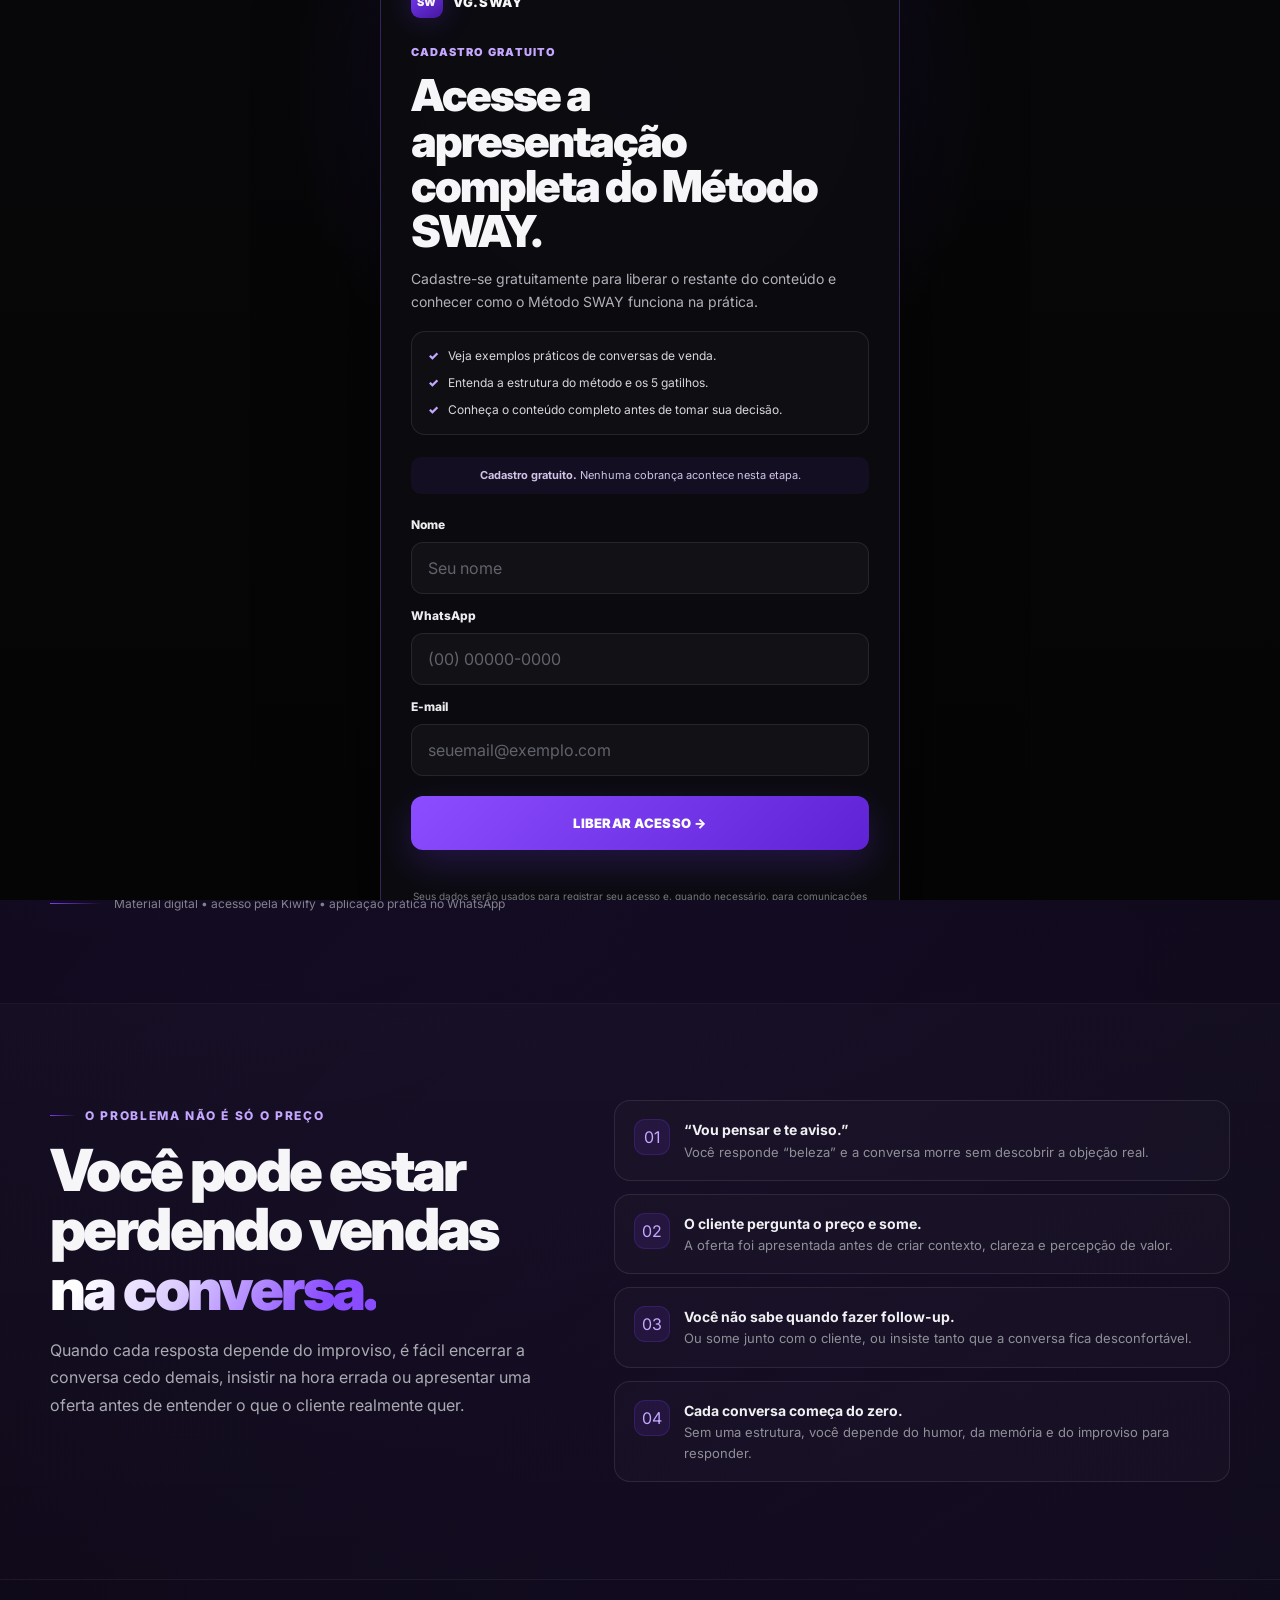
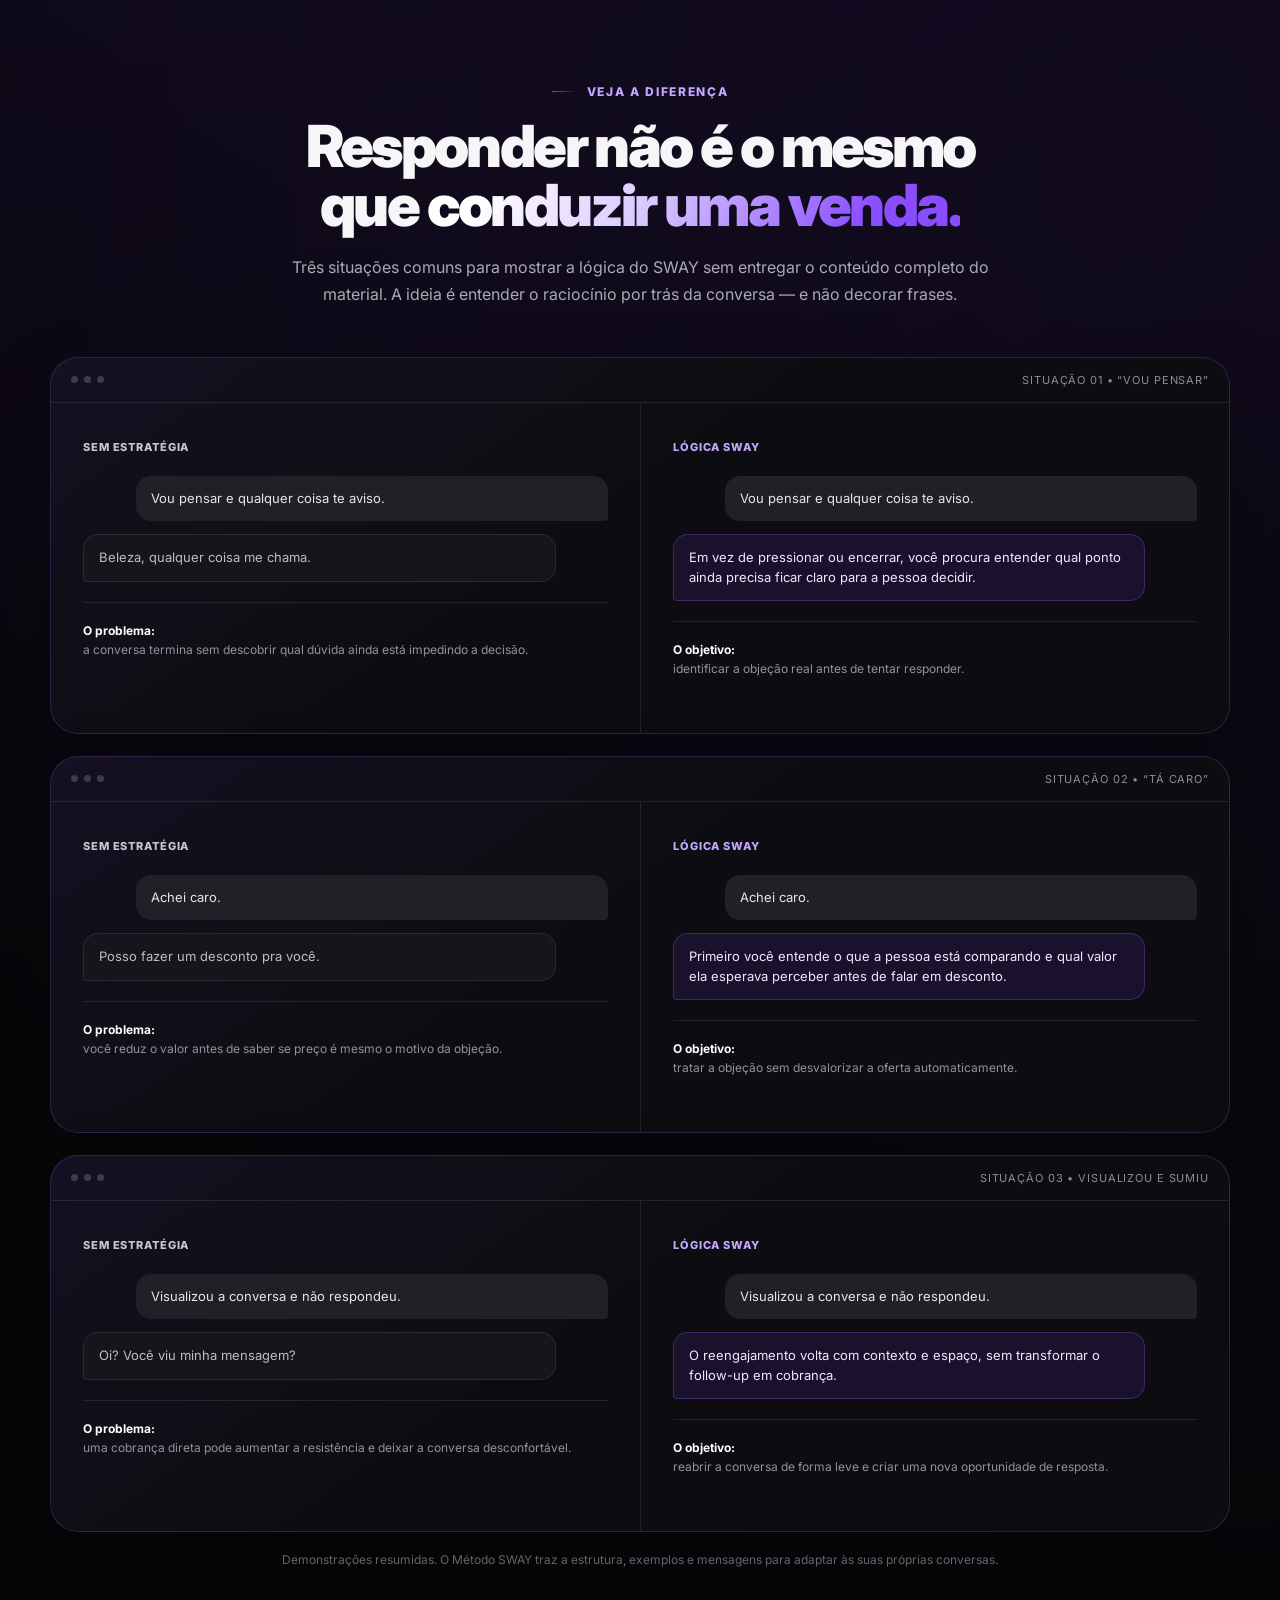
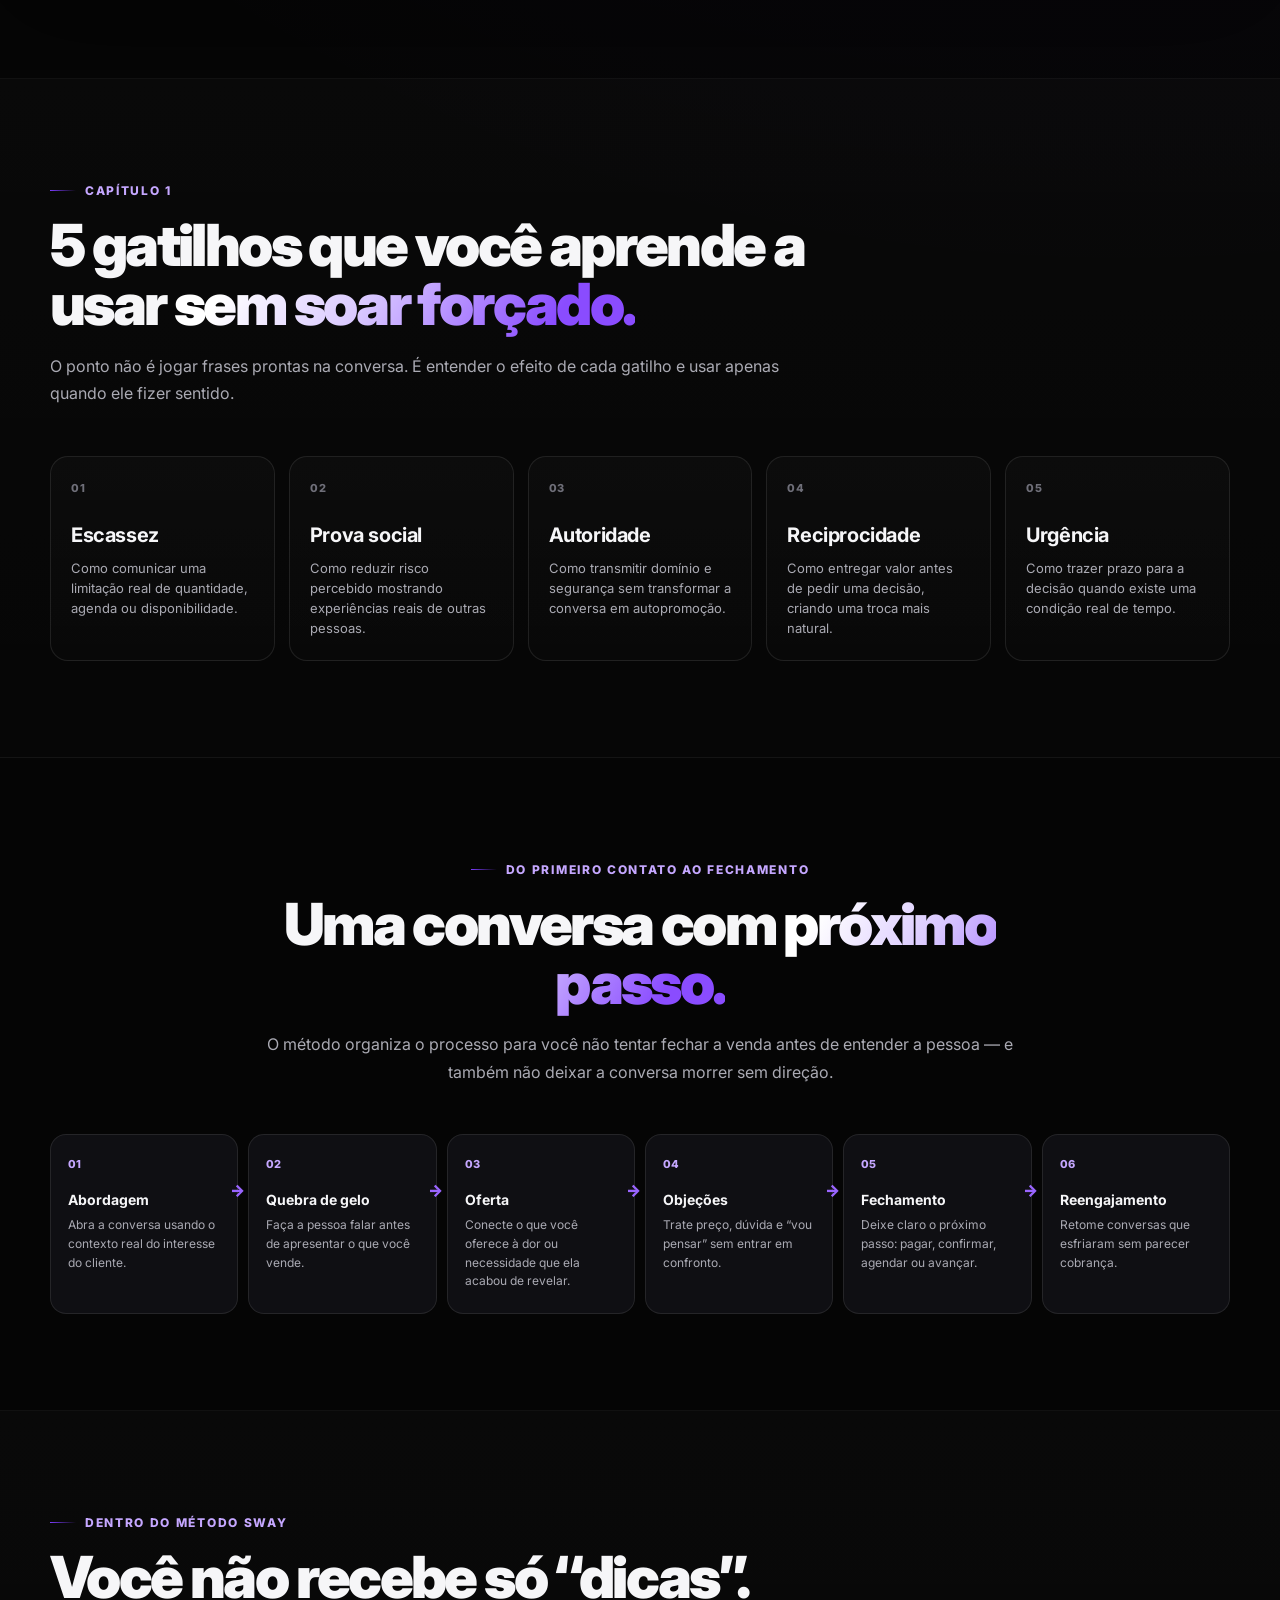
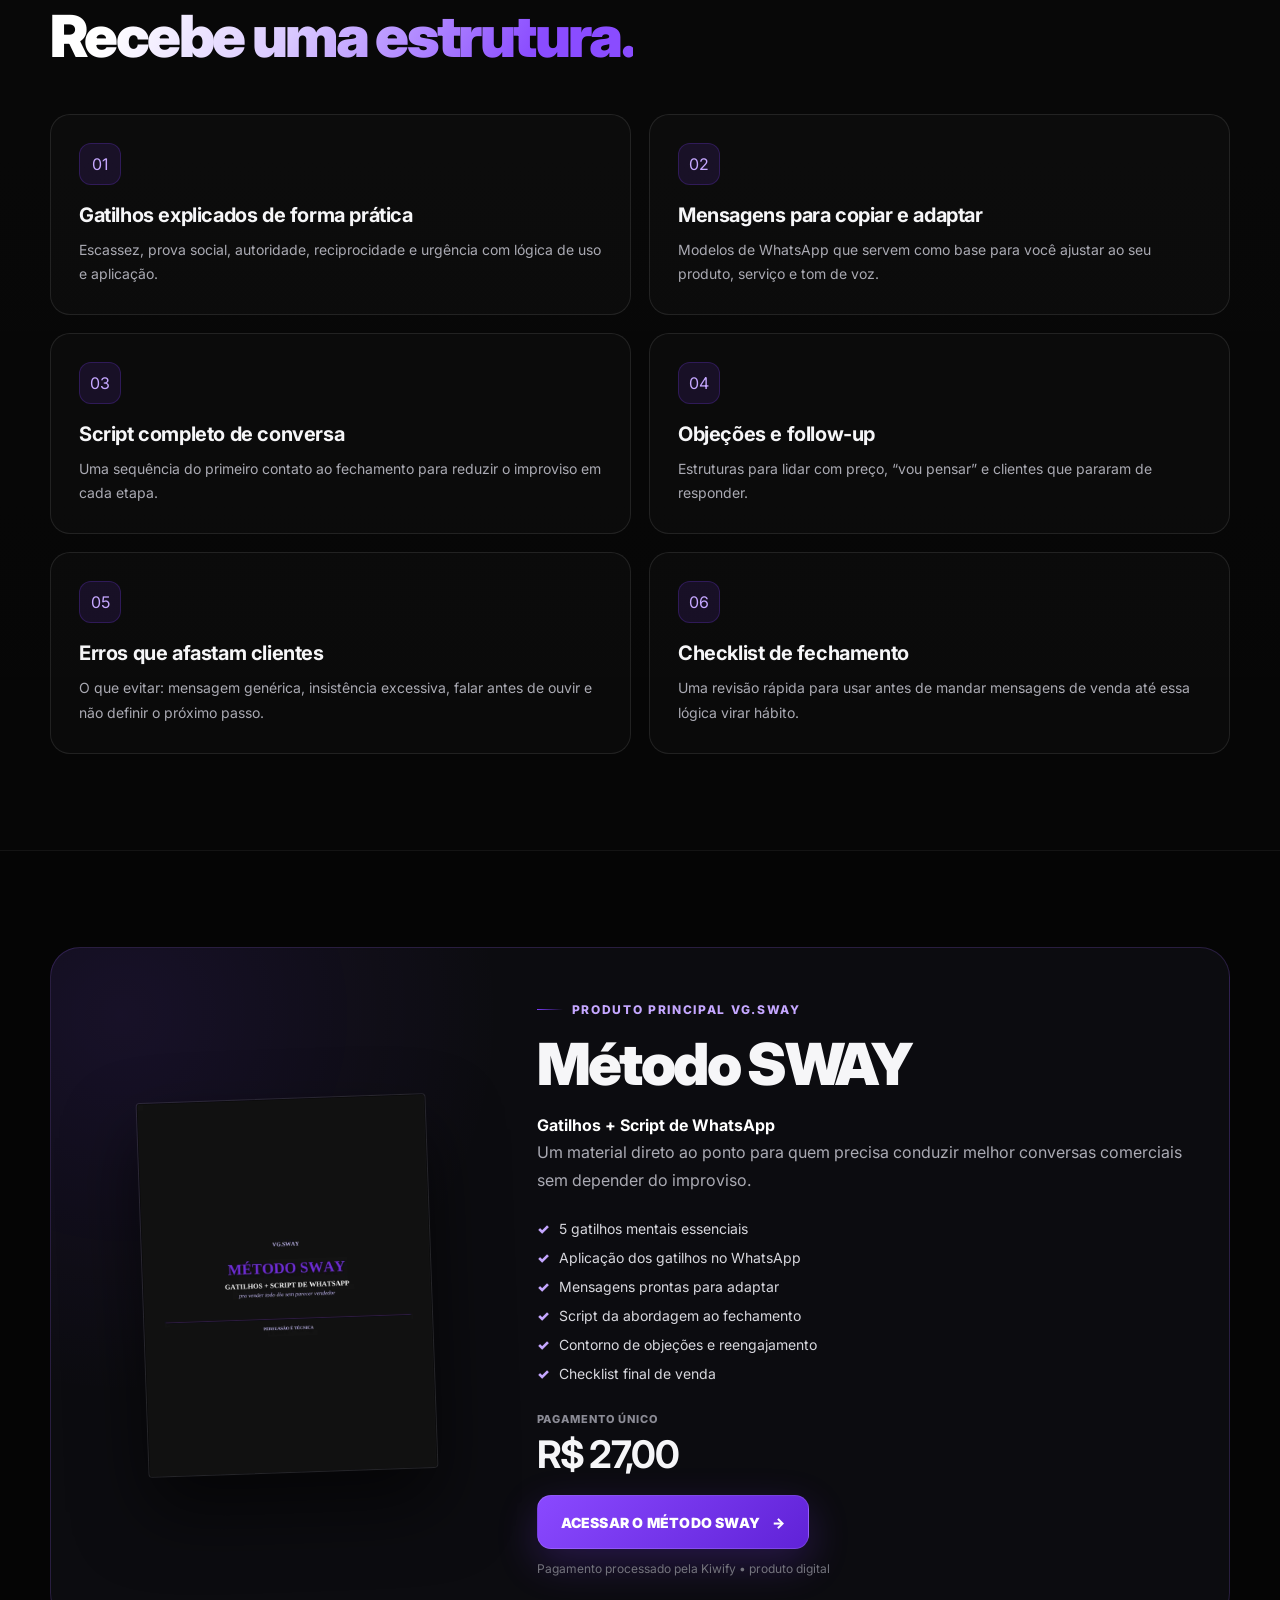
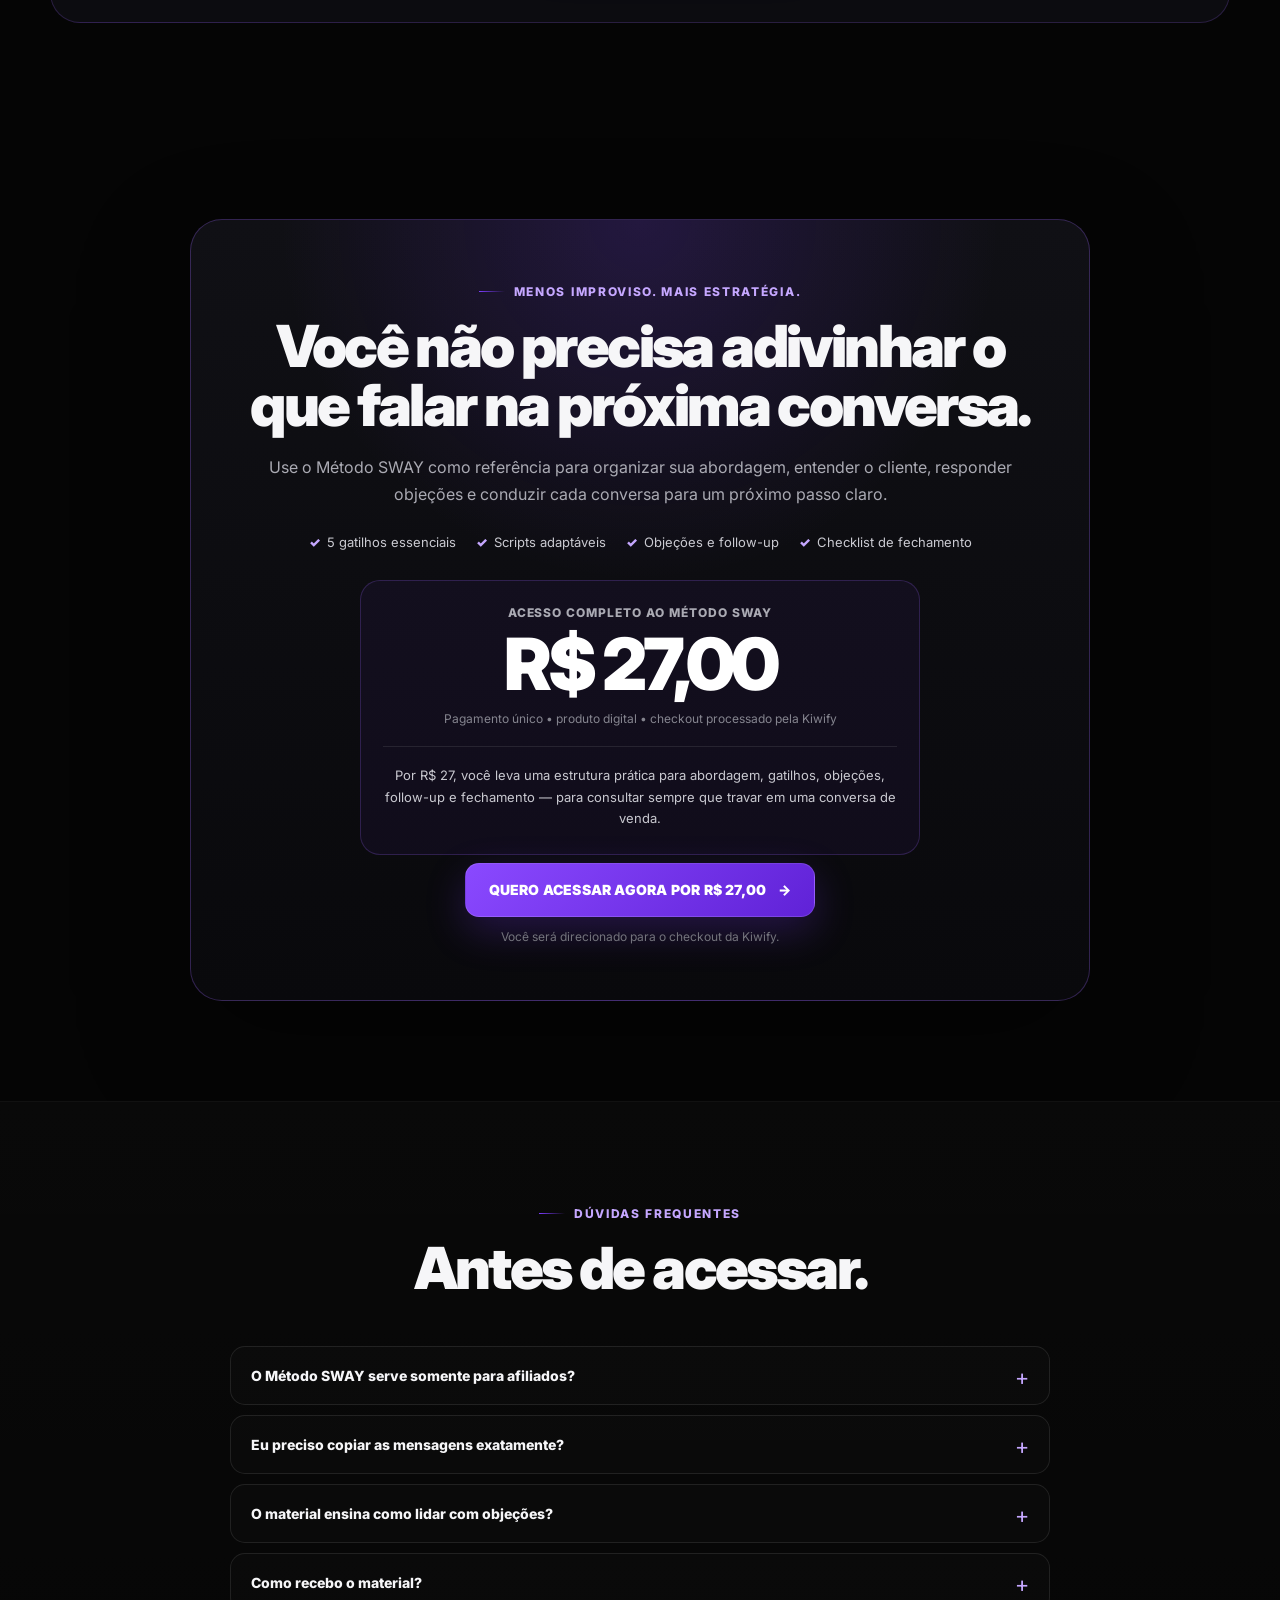
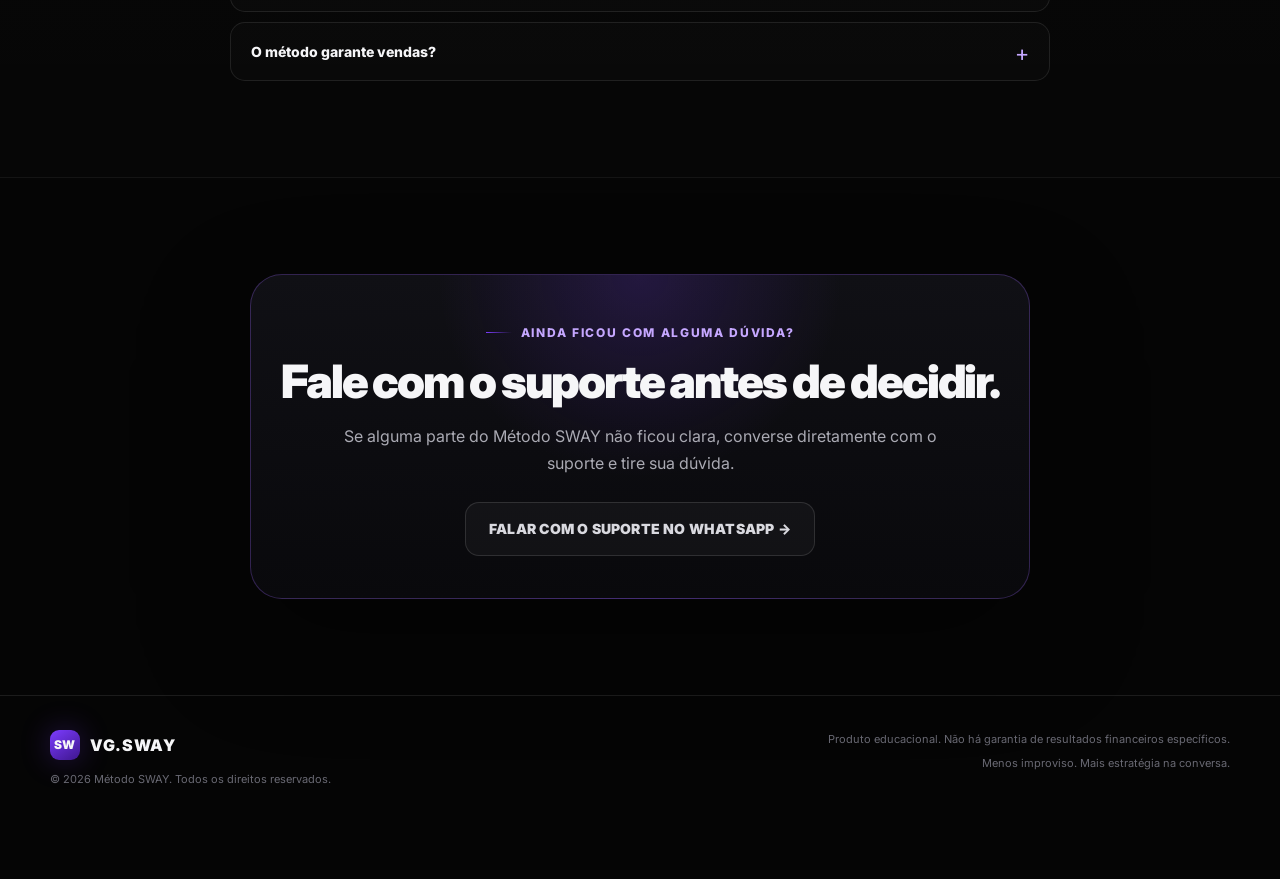
==== commit 1a5ed76b: "Update print statement from 'Hello' to 'Goodbye'" ====
--- a/index.html
+++ b/index.html
@@ -409,6 +409,11 @@
     }
 
     /* DEMO */
+    .demo-stack {
+      display: grid;
+      gap: 22px;
+    }
+
     .demo {
       border: 1px solid rgba(154,101,255,.22);
       background:
@@ -635,71 +640,7 @@
       font-weight: 900;
     }
 
-    /* ECOSYSTEM */
-    .ecosystem {
-      display: grid;
-      grid-template-columns: 1.2fr .9fr .9fr;
-      gap: 16px;
-    }
-    .product-card {
-      padding: 26px;
-      border: 1px solid var(--line);
-      border-radius: 20px;
-      min-height: 260px;
-      background: #0d0d11;
-      position: relative;
-      overflow: hidden;
-    }
-    .product-card.active {
-      border-color: rgba(154,101,255,.32);
-      background:
-        radial-gradient(circle at 100% 0%, rgba(124,60,255,.16), transparent 38%),
-        #0e0e13;
-    }
-    .product-card.placeholder {
-      background: linear-gradient(180deg, rgba(255,255,255,.018), rgba(255,255,255,.006));
-    }
-    .status {
-      display: inline-flex;
-      align-items: center;
-      gap: 7px;
-      padding: 7px 10px;
-      border-radius: 999px;
-      font-size: 10px;
-      font-weight: 900;
-      letter-spacing: .06em;
-      text-transform: uppercase;
-      border: 1px solid var(--line);
-      color: #a7a7b0;
-      margin-bottom: 42px;
-    }
-    .status.live {
-      color: #c8ffe1;
-      border-color: rgba(110,231,168,.2);
-      background: rgba(110,231,168,.06);
-    }
-    .status.live::before {
-      content: "";
-      width: 6px; height: 6px; border-radius: 50%;
-      background: var(--success);
-      box-shadow: 0 0 12px rgba(110,231,168,.55);
-    }
-    .status.soon::before {
-      content: "";
-      width: 6px; height: 6px; border-radius: 50%;
-      background: var(--purple-2);
-      box-shadow: 0 0 12px rgba(154,101,255,.5);
-    }
-    .product-card p { font-size: 13px; }
-    .product-card .mini-link {
-      position: absolute;
-      bottom: 24px;
-      left: 26px;
-      color: #d9ccff;
-      font-size: 12px;
-      font-weight: 800;
-      text-decoration: none;
-    }
+    /* OFFER */
 
     /* OFFER */
     .offer {
@@ -717,6 +658,47 @@
         linear-gradient(180deg, #101015, #09090c);
       box-shadow: 0 40px 110px rgba(0,0,0,.38);
     }
+    .offer-value {
+      margin: 30px auto 8px;
+      padding: 24px 22px;
+      max-width: 560px;
+      border-radius: 20px;
+      border: 1px solid rgba(154,101,255,.22);
+      background: rgba(124,60,255,.055);
+    }
+    .offer-value .price-label {
+      display: block;
+      margin-bottom: 8px;
+      color: #aaaab3;
+      font-size: 12px;
+      font-weight: 800;
+      letter-spacing: .08em;
+      text-transform: uppercase;
+    }
+    .offer-value .price {
+      display: block;
+      color: #fff;
+      font-size: clamp(46px, 8vw, 72px);
+      line-height: 1;
+      font-weight: 900;
+      letter-spacing: -.055em;
+    }
+    .offer-value .price-note {
+      display: block;
+      margin-top: 10px;
+      color: #85858f;
+      font-size: 12px;
+      line-height: 1.55;
+    }
+    .offer-value .value-copy {
+      margin-top: 18px;
+      padding-top: 18px;
+      border-top: 1px solid var(--line);
+      color: #c9c9d0;
+      font-size: 13px;
+      line-height: 1.65;
+    }
+
     .offer-box .mini-checks {
       display: flex;
       flex-wrap: wrap;
@@ -731,6 +713,41 @@
       color: var(--purple-3);
       margin-right: 7px;
       font-weight: 900;
+    }
+
+    /* PROVA SOCIAL — preparada para ativação quando houver depoimentos reais */
+    .social-proof-ready {
+      display: none;
+      padding: 96px 0;
+      border-top: 1px solid rgba(255,255,255,.045);
+      border-bottom: 1px solid rgba(255,255,255,.045);
+      background: linear-gradient(180deg, rgba(124,60,255,.035), rgba(255,255,255,.008));
+    }
+    .testimonial-grid {
+      display: grid;
+      grid-template-columns: repeat(3, 1fr);
+      gap: 16px;
+    }
+    .testimonial-card {
+      padding: 24px;
+      border: 1px solid var(--line);
+      border-radius: 18px;
+      background: #0e0e12;
+    }
+    .testimonial-card p {
+      color: #d4d4da;
+      font-size: 14px;
+      line-height: 1.65;
+    }
+    .testimonial-card strong {
+      display: block;
+      margin-top: 18px;
+      color: #fff;
+      font-size: 13px;
+    }
+    .testimonial-card span {
+      color: #777783;
+      font-size: 11px;
     }
 
     /* FAQ */
@@ -807,11 +824,12 @@
       transform: translateY(0);
     }
 
-    /* LEAD GATE */
+    /* LEAD GATE — cadastro gratuito antes da oferta paga */
     html.lead-locked,
     body.lead-locked {
       overflow: hidden !important;
     }
+
     .lead-gate {
       position: fixed;
       inset: 0;
@@ -820,31 +838,34 @@
       align-items: center;
       justify-content: center;
       padding: 22px;
+      overflow-y: auto;
       background:
-        radial-gradient(circle at 50% 15%, rgba(124,60,255,.19), transparent 32%),
-        #050505;
-      overflow-y: auto;
-    }
+        radial-gradient(circle at 50% 10%, rgba(124,60,255,.22), transparent 34%),
+        linear-gradient(180deg, #070709, #050505);
+    }
+
     .lead-box {
-      width: min(100%, 470px);
-      padding: 34px 30px 30px;
-      border: 1px solid rgba(154,101,255,.28);
+      width: min(100%, 520px);
+      padding: 34px 30px 28px;
       border-radius: 24px;
-      background: rgba(12,12,16,.96);
-      box-shadow: 0 36px 100px rgba(0,0,0,.62);
-    }
+      border: 1px solid rgba(154,101,255,.30);
+      background: rgba(12,12,16,.97);
+      box-shadow: 0 40px 110px rgba(0,0,0,.62);
+    }
+
     .lead-logo {
       display: flex;
       align-items: center;
       gap: 10px;
-      margin-bottom: 24px;
+      margin-bottom: 22px;
       font-size: 13px;
       font-weight: 900;
       letter-spacing: .05em;
     }
+
     .lead-logo span {
-      width: 31px;
-      height: 31px;
+      width: 32px;
+      height: 32px;
       display: grid;
       place-items: center;
       border-radius: 9px;
@@ -852,25 +873,81 @@
       box-shadow: 0 0 30px var(--glow);
       font-size: 11px;
     }
+
+    .lead-kicker {
+      display: inline-flex;
+      align-items: center;
+      gap: 8px;
+      margin-bottom: 14px;
+      color: var(--purple-3);
+      font-size: 11px;
+      font-weight: 900;
+      letter-spacing: .11em;
+      text-transform: uppercase;
+    }
+
     .lead-box h2 {
+      margin-bottom: 12px;
       font-size: clamp(30px, 8vw, 44px);
-      margin-bottom: 12px;
+      line-height: 1.03;
       letter-spacing: -.045em;
     }
+
     .lead-box > p {
+      margin-bottom: 18px;
+      color: #b0b0b9;
       font-size: 14px;
-      margin-bottom: 23px;
-    }
+      line-height: 1.65;
+    }
+
+    .lead-benefits {
+      display: grid;
+      gap: 9px;
+      margin: 0 0 22px;
+      padding: 15px 16px;
+      border-radius: 14px;
+      border: 1px solid var(--line);
+      background: rgba(255,255,255,.018);
+    }
+
+    .lead-benefits div {
+      display: flex;
+      gap: 9px;
+      align-items: flex-start;
+      color: #d6d6dc;
+      font-size: 12px;
+      line-height: 1.5;
+    }
+
+    .lead-benefits div::before {
+      content: "✓";
+      color: var(--purple-3);
+      font-weight: 900;
+    }
+
+    .lead-separator {
+      margin: 0 0 19px;
+      padding: 10px 12px;
+      border-radius: 10px;
+      background: rgba(124,60,255,.075);
+      color: #cfc4e8;
+      font-size: 11px;
+      line-height: 1.55;
+      text-align: center;
+    }
+
     #lead-form {
       display: grid;
       gap: 10px;
     }
+
     #lead-form label {
-      margin-top: 5px;
+      margin-top: 4px;
+      color: #ededf0;
       font-size: 12px;
       font-weight: 800;
-      color: #e9e9ec;
-    }
+    }
+
     #lead-form input {
       width: 100%;
       padding: 15px 16px;
@@ -881,37 +958,88 @@
       color: #fff;
       transition: border-color .2s, box-shadow .2s;
     }
+
     #lead-form input:focus {
       border-color: var(--purple);
       box-shadow: 0 0 0 3px rgba(124,60,255,.12);
     }
-    #lead-form input::placeholder { color: #62626c; }
+
+    #lead-form input::placeholder {
+      color: #62626c;
+    }
+
     #lead-submit {
+      width: 100%;
+      min-height: 54px;
       margin-top: 10px;
-      width: 100%;
-      min-height: 52px;
       border: 0;
       border-radius: 12px;
       cursor: pointer;
+      color: #fff;
       background: linear-gradient(135deg, #8b4dff, #5f22d5);
-      color: #fff;
+      font-size: 13px;
       font-weight: 900;
-      font-size: 13px;
       letter-spacing: .02em;
-    }
-    #lead-submit:disabled { opacity: .65; cursor: wait; }
+      box-shadow: 0 14px 36px rgba(124,60,255,.22);
+    }
+
+    #lead-submit:disabled {
+      opacity: .65;
+      cursor: wait;
+    }
+
     .lead-message {
+      min-height: 16px;
       margin: 0;
-      min-height: 17px;
       color: #ff9999;
       font-size: 11px;
     }
+
     #lead-form small {
-      margin-top: 5px;
-      color: #686872;
+      margin-top: 3px;
+      color: #777781;
       font-size: 10px;
-      line-height: 1.5;
+      line-height: 1.55;
       text-align: center;
+    }
+
+    .lead-support {
+      display: flex;
+      align-items: center;
+      justify-content: center;
+      width: 100%;
+      min-height: 48px;
+      margin-top: 4px;
+      padding: 0 16px;
+      border-radius: 12px;
+      border: 1px solid rgba(255,255,255,.11);
+      background: rgba(255,255,255,.025);
+      color: #d9d9df;
+      text-decoration: none;
+      font-size: 11px;
+      font-weight: 900;
+      letter-spacing: .035em;
+      transition: border-color .2s, background .2s, transform .2s;
+    }
+
+    .lead-support:hover {
+      transform: translateY(-1px);
+      border-color: rgba(154,101,255,.28);
+      background: rgba(124,60,255,.065);
+      color: #fff;
+    }
+
+    @media (max-width: 600px) {
+      .lead-gate {
+        align-items: flex-start;
+        padding: 16px 14px;
+      }
+
+      .lead-box {
+        margin: auto 0;
+        padding: 26px 19px 22px;
+        border-radius: 20px;
+      }
     }
 
     @media (max-width: 1050px) {
@@ -945,7 +1073,7 @@
       .receive-grid { grid-template-columns: 1fr; }
       .product-block { padding: 30px; gap: 30px; }
       .product-cover { min-height: 350px; }
-      .ecosystem { grid-template-columns: 1fr; }
+      .testimonial-grid { grid-template-columns: 1fr; }
       .footer-row { flex-direction: column; }
       .footer-right { text-align: left; }
     }
@@ -979,17 +1107,41 @@
       .reveal { opacity: 1; transform: none; }
     }
   </style>
+  <!--
+    Compatibilidade da capa:
+    - a capa foi incorporada diretamente no HTML em PNG (data URI);
+    - não depende de caminho externo, cache do GitHub ou arquivo separado;
+    - PNG é suportado pelos navegadores modernos em desktop e mobile.
+  -->
 </head>
 
 <body>
 
-  <!-- PORTA DE CAPTURA -->
-  <div id="lead-gate" class="lead-gate" aria-modal="true" role="dialog">
+  <!--
+    CADASTRO GRATUITO
+    Esta etapa NÃO é pagamento.
+    O checkout pago aparece depois, dentro da página.
+  -->
+  <div id="lead-gate" class="lead-gate" aria-modal="true" role="dialog" aria-labelledby="lead-title">
     <div class="lead-box">
       <div class="lead-logo"><span>SW</span> VG.SWAY</div>
-      <div class="eyebrow">Acesso ao conteúdo</div>
-      <h2>Antes de continuar.</h2>
-      <p>Preencha seus dados para acessar a apresentação completa do Método SWAY.</p>
+
+      <div class="lead-kicker">Cadastro gratuito</div>
+      <h2 id="lead-title">Acesse a apresentação completa do Método SWAY.</h2>
+
+      <p>
+        Cadastre-se gratuitamente para liberar o restante do conteúdo e conhecer como o Método SWAY funciona na prática.
+      </p>
+
+      <div class="lead-benefits">
+        <div>Veja exemplos práticos de conversas de venda.</div>
+        <div>Entenda a estrutura do método e os 5 gatilhos.</div>
+        <div>Conheça o conteúdo completo antes de tomar sua decisão.</div>
+      </div>
+
+      <div class="lead-separator">
+        <strong>Cadastro gratuito.</strong> Nenhuma cobrança acontece nesta etapa.
+      </div>
 
       <form id="lead-form" novalidate>
         <label for="lead-name">Nome</label>
@@ -1001,13 +1153,16 @@
         <label for="lead-email">E-mail</label>
         <input id="lead-email" name="email" type="email" autocomplete="email" placeholder="seuemail@exemplo.com" required>
 
-        <button type="submit" id="lead-submit">ACESSAR O MÉTODO →</button>
+        <button type="submit" id="lead-submit">LIBERAR ACESSO →</button>
         <p id="lead-message" class="lead-message" aria-live="polite"></p>
 
-        <small>Seus dados são utilizados para registrar o acesso e comunicações relacionadas ao Método SWAY.</small>
-      </form>
+        <small>
+          Seus dados serão usados para registrar seu acesso e, quando necessário, para comunicações relacionadas ao Método SWAY.
+        </small>
+</form>
     </div>
   </div>
+
 
   <!-- NAVEGAÇÃO -->
   <div class="topbar">
@@ -1019,7 +1174,6 @@
       <div class="nav-links">
         <a href="#como-funciona">Como funciona</a>
         <a href="#conteudo">O que você recebe</a>
-        <a href="#produtos">Produtos</a>
         <a class="cta small" href="https://pay.kiwify.com.br/DbkFJGr" target="_blank" rel="noopener noreferrer">QUERO O MÉTODO</a>
       </div>
     </div>
@@ -1053,6 +1207,9 @@
             </a>
             <a class="cta secondary" href="#demonstracao">VER COMO FUNCIONA</a>
           </div>
+          <div class="micro" style="margin-top:14px;">
+            Acesso completo por <strong style="color:#fff;">R$ 27,00</strong> • checkout pela Kiwify
+          </div>
 
           <div class="hero-proof">
             <span class="line"></span>
@@ -1062,7 +1219,7 @@
 
         <div class="book-stage reveal">
           <div class="book">
-            <img src="[data-uri]" alt="Capa do e-book Método SWAY — Gatilhos + Script de WhatsApp">
+            <img src="[data-uri]" alt="Capa do e-book Método SWAY — Gatilhos + Script de WhatsApp">
             <div class="book-badge">
               <strong>Material principal</strong>
               <span>Gatilhos + Script de WhatsApp</span>
@@ -1117,51 +1274,111 @@
       </div>
     </section>
 
-    <!-- DEMONSTRAÇÃO -->
+    <!-- DEMONSTRAÇÕES -->
     <section class="section" id="demonstracao">
       <div class="container">
         <div class="section-head center reveal">
           <div class="eyebrow">Veja a diferença</div>
           <h2>Responder não é o mesmo que <span class="gradient">conduzir uma venda.</span></h2>
           <p>
-            O SWAY não foi pensado para transformar você em um robô de copiar e colar.
-            A proposta é entender a lógica da conversa e adaptar a resposta ao contexto.
+            Três situações comuns para mostrar a lógica do SWAY sem entregar o conteúdo completo do material.
+            A ideia é entender o raciocínio por trás da conversa — e não decorar frases.
           </p>
         </div>
 
-        <div class="demo reveal">
-          <div class="demo-top">
-            <div class="dots"><i></i><i></i><i></i></div>
-            EXEMPLO DE CONVERSA • OBJEÇÃO “VOU PENSAR”
-          </div>
-
-          <div class="demo-body">
-            <div class="demo-col">
-              <div class="demo-label bad">Sem estratégia</div>
-              <div class="bubble client">Vou pensar e qualquer coisa te aviso.</div>
-              <div class="bubble seller">Beleza, qualquer coisa me chama.</div>
-              <div class="demo-note">
-                <strong>O que aconteceu?</strong><br>
-                A conversa foi encerrada sem descobrir se a dúvida era preço, confiança, urgência ou entendimento da oferta.
+        <div class="demo-stack">
+
+          <div class="demo reveal">
+            <div class="demo-top">
+              <div class="dots"><i></i><i></i><i></i></div>
+              SITUAÇÃO 01 • “VOU PENSAR”
+            </div>
+            <div class="demo-body">
+              <div class="demo-col">
+                <div class="demo-label bad">Sem estratégia</div>
+                <div class="bubble client">Vou pensar e qualquer coisa te aviso.</div>
+                <div class="bubble seller">Beleza, qualquer coisa me chama.</div>
+                <div class="demo-note">
+                  <strong>O problema:</strong><br>
+                  a conversa termina sem descobrir qual dúvida ainda está impedindo a decisão.
+                </div>
+              </div>
+              <div class="demo-col">
+                <div class="demo-label good">Lógica SWAY</div>
+                <div class="bubble client">Vou pensar e qualquer coisa te aviso.</div>
+                <div class="bubble sway">
+                  Em vez de pressionar ou encerrar, você procura entender qual ponto ainda precisa ficar claro para a pessoa decidir.
+                </div>
+                <div class="demo-note">
+                  <strong>O objetivo:</strong><br>
+                  identificar a objeção real antes de tentar responder.
+                </div>
               </div>
             </div>
-
-            <div class="demo-col">
-              <div class="demo-label good">Lógica SWAY</div>
-              <div class="bubble client">Vou pensar e qualquer coisa te aviso.</div>
-              <div class="bubble sway">
-                Sem problema. Antes de encerrar, vale entender se existe alguma dúvida específica que ainda está pesando na decisão.
+          </div>
+
+          <div class="demo reveal">
+            <div class="demo-top">
+              <div class="dots"><i></i><i></i><i></i></div>
+              SITUAÇÃO 02 • “TÁ CARO”
+            </div>
+            <div class="demo-body">
+              <div class="demo-col">
+                <div class="demo-label bad">Sem estratégia</div>
+                <div class="bubble client">Achei caro.</div>
+                <div class="bubble seller">Posso fazer um desconto pra você.</div>
+                <div class="demo-note">
+                  <strong>O problema:</strong><br>
+                  você reduz o valor antes de saber se preço é mesmo o motivo da objeção.
+                </div>
               </div>
-              <div class="demo-note">
-                <strong>A mudança:</strong><br>
-                em vez de pressionar, você mantém a conversa aberta e procura a objeção real antes de responder.
+              <div class="demo-col">
+                <div class="demo-label good">Lógica SWAY</div>
+                <div class="bubble client">Achei caro.</div>
+                <div class="bubble sway">
+                  Primeiro você entende o que a pessoa está comparando e qual valor ela esperava perceber antes de falar em desconto.
+                </div>
+                <div class="demo-note">
+                  <strong>O objetivo:</strong><br>
+                  tratar a objeção sem desvalorizar a oferta automaticamente.
+                </div>
               </div>
             </div>
           </div>
+
+          <div class="demo reveal">
+            <div class="demo-top">
+              <div class="dots"><i></i><i></i><i></i></div>
+              SITUAÇÃO 03 • VISUALIZOU E SUMIU
+            </div>
+            <div class="demo-body">
+              <div class="demo-col">
+                <div class="demo-label bad">Sem estratégia</div>
+                <div class="bubble client">Visualizou a conversa e não respondeu.</div>
+                <div class="bubble seller">Oi? Você viu minha mensagem?</div>
+                <div class="demo-note">
+                  <strong>O problema:</strong><br>
+                  uma cobrança direta pode aumentar a resistência e deixar a conversa desconfortável.
+                </div>
+              </div>
+              <div class="demo-col">
+                <div class="demo-label good">Lógica SWAY</div>
+                <div class="bubble client">Visualizou a conversa e não respondeu.</div>
+                <div class="bubble sway">
+                  O reengajamento volta com contexto e espaço, sem transformar o follow-up em cobrança.
+                </div>
+                <div class="demo-note">
+                  <strong>O objetivo:</strong><br>
+                  reabrir a conversa de forma leve e criar uma nova oportunidade de resposta.
+                </div>
+              </div>
+            </div>
+          </div>
+
         </div>
 
         <p class="micro" style="text-align:center;margin-top:18px;">
-          Exemplo demonstrativo da lógica ensinada no material. O conteúdo completo traz a sequência e mensagens para adaptar.
+          Demonstrações resumidas. O Método SWAY traz a estrutura, exemplos e mensagens para adaptar às suas próprias conversas.
         </p>
       </div>
     </section>
@@ -1306,7 +1523,7 @@
       <div class="container">
         <div class="product-block reveal">
           <div class="product-cover">
-            <img src="[data-uri]" alt="Capa do Método SWAY">
+            <img src="[data-uri]" alt="Capa do Método SWAY">
           </div>
 
           <div class="product-copy">
@@ -1326,6 +1543,10 @@
               <li>Checklist final de venda</li>
             </ul>
 
+            <div style="margin:0 0 18px;">
+              <span style="display:block;color:#8b8b95;font-size:11px;font-weight:800;letter-spacing:.08em;text-transform:uppercase;margin-bottom:5px;">Pagamento único</span>
+              <strong style="font-size:38px;letter-spacing:-.045em;">R$ 27,00</strong>
+            </div>
             <a class="cta" href="https://pay.kiwify.com.br/DbkFJGr" target="_blank" rel="noopener noreferrer">
               ACESSAR O MÉTODO SWAY <span>→</span>
             </a>
@@ -1335,35 +1556,37 @@
       </div>
     </section>
 
-    <!-- ECOSSISTEMA -->
-    <section class="section alt" id="produtos">
+
+    <!--
+      PROVA SOCIAL
+      Esta seção está PRONTA, mas fica escondida até existirem depoimentos reais.
+      Quando você tiver feedbacks verdadeiros, troque display:none por display:block
+      na classe .social-proof-ready e substitua os textos abaixo.
+      Não use depoimentos inventados.
+    -->
+    <section class="social-proof-ready" id="prova-social">
       <div class="container">
-        <div class="section-head reveal">
-          <div class="eyebrow">Ecossistema VG.SWAY</div>
-          <h2>Um produto hoje. <span class="gradient">Uma linha de soluções em construção.</span></h2>
-          <p>
-            O Método SWAY é o primeiro material da linha. Novos produtos serão adicionados conforme forem finalizados.
-          </p>
+        <div class="section-head center">
+          <div class="eyebrow">Depoimentos reais de clientes</div>
+          <h2>O que clientes estão dizendo sobre o <span class="gradient">Método SWAY.</span></h2>
+          <p>Depoimentos reais de pessoas que compraram e aplicaram o material.</p>
         </div>
 
-        <div class="ecosystem">
-          <article class="product-card active reveal">
-            <span class="status live">Disponível agora</span>
-            <h3>Método SWAY</h3>
-            <p>Gatilhos + Script de WhatsApp para estruturar conversas comerciais e reduzir o improviso.</p>
-            <a class="mini-link" href="https://pay.kiwify.com.br/DbkFJGr" target="_blank" rel="noopener noreferrer">VER PRODUTO →</a>
+        <div class="testimonial-grid">
+          <article class="testimonial-card">
+            <p>“COLE AQUI O DEPOIMENTO REAL DO CLIENTE.”</p>
+            <strong>Nome do cliente</strong>
+            <span>Contexto real do cliente</span>
           </article>
-
-          <article class="product-card placeholder reveal">
-            <span class="status soon">Em desenvolvimento</span>
-            <h3>Próximo produto SWAY</h3>
-            <p>Nova solução digital em desenvolvimento para complementar a jornada de vendas e comunicação.</p>
+          <article class="testimonial-card">
+            <p>“COLE AQUI O DEPOIMENTO REAL DO CLIENTE.”</p>
+            <strong>Nome do cliente</strong>
+            <span>Contexto real do cliente</span>
           </article>
-
-          <article class="product-card placeholder reveal">
-            <span class="status soon">Em breve</span>
-            <h3>Nova solução</h3>
-            <p>Espaço reservado para os próximos produtos da linha VG.SWAY.</p>
+          <article class="testimonial-card">
+            <p>“COLE AQUI O DEPOIMENTO REAL DO CLIENTE.”</p>
+            <strong>Nome do cliente</strong>
+            <span>Contexto real do cliente</span>
           </article>
         </div>
       </div>
@@ -1381,14 +1604,24 @@
           </p>
 
           <div class="mini-checks">
-            <span>Acesso digital</span>
-            <span>Aplicação prática</span>
+            <span>5 gatilhos essenciais</span>
             <span>Scripts adaptáveis</span>
-            <span>Checkout seguro</span>
+            <span>Objeções e follow-up</span>
+            <span>Checklist de fechamento</span>
+          </div>
+
+          <div class="offer-value">
+            <span class="price-label">Acesso completo ao Método SWAY</span>
+            <span class="price">R$ 27,00</span>
+            <span class="price-note">Pagamento único • produto digital • checkout processado pela Kiwify</span>
+            <div class="value-copy">
+              Por R$ 27, você leva uma estrutura prática para abordagem, gatilhos, objeções, follow-up e fechamento —
+              para consultar sempre que travar em uma conversa de venda.
+            </div>
           </div>
 
           <a class="cta" href="https://pay.kiwify.com.br/DbkFJGr" target="_blank" rel="noopener noreferrer">
-            QUERO O MÉTODO SWAY <span>→</span>
+            QUERO ACESSAR AGORA POR R$ 27,00 <span>→</span>
           </a>
           <div class="micro">Você será direcionado para o checkout da Kiwify.</div>
         </div>
@@ -1433,6 +1666,30 @@
     </section>
 
   </main>
+
+
+    <!-- SUPORTE FINAL -->
+    <section class="section" id="suporte">
+      <div class="container">
+        <div class="offer-box reveal" style="max-width:780px;padding:42px 28px;">
+          <div class="eyebrow">Ainda ficou com alguma dúvida?</div>
+          <h2 style="font-size:clamp(30px,5vw,46px);">Fale com o suporte antes de decidir.</h2>
+          <p style="max-width:620px;margin:0 auto 24px;">
+            Se alguma parte do Método SWAY não ficou clara, converse diretamente com o suporte e tire sua dúvida.
+          </p>
+
+          <a
+            class="cta secondary"
+            href="https://wa.me/5547996127034?text=Ol%C3%A1%21%20Vim%20pelo%20site%20da%20VG.SWAY%20e%20tenho%20uma%20d%C3%BAvida%20sobre%20o%20M%C3%A9todo%20SWAY%3A%20"
+            target="_blank"
+            rel="noopener noreferrer"
+            aria-label="Falar com o suporte do Método SWAY no WhatsApp"
+          >
+            FALAR COM O SUPORTE NO WHATSAPP →
+          </a>
+        </div>
+      </div>
+    </section>
 
   <footer>
     <div class="container footer-row">
@@ -1551,7 +1808,7 @@
         if (submitButton.disabled) return;
 
         submitButton.disabled = true;
-        submitButton.textContent = "ENTRANDO...";
+        submitButton.textContent = "LIBERANDO ACESSO...";
         message.textContent = "";
 
         const payload = {
@@ -1569,8 +1826,10 @@
           user_agent: navigator.userAgent
         };
 
+        // Envia o lead em segundo plano para a planilha.
         sendLead(payload);
 
+        // Registra o lead no Pixel da Meta.
         if (typeof fbq === "function") {
           fbq("track", "Lead");
         }
@@ -1583,6 +1842,7 @@
       });
     }
 
+    // Marca cliques para o checkout da Kiwify.
     document.querySelectorAll('a[href*="pay.kiwify.com.br"]').forEach(function (link) {
       link.addEventListener("click", function () {
         if (typeof fbq === "function") {
@@ -1591,18 +1851,25 @@
       });
     });
 
-    const observer = new IntersectionObserver(function(entries) {
-      entries.forEach(function(entry) {
-        if (entry.isIntersecting) {
-          entry.target.classList.add("visible");
-          observer.unobserve(entry.target);
-        }
+    // Animações suaves ao rolar a página.
+    if ("IntersectionObserver" in window) {
+      const observer = new IntersectionObserver(function(entries) {
+        entries.forEach(function(entry) {
+          if (entry.isIntersecting) {
+            entry.target.classList.add("visible");
+            observer.unobserve(entry.target);
+          }
+        });
+      }, { threshold: 0.12 });
+
+      document.querySelectorAll(".reveal").forEach(function(el) {
+        observer.observe(el);
       });
-    }, { threshold: 0.12 });
-
-    document.querySelectorAll(".reveal").forEach(function(el) {
-      observer.observe(el);
-    });
+    } else {
+      document.querySelectorAll(".reveal").forEach(function(el) {
+        el.classList.add("visible");
+      });
+    }
   })();
   </script>
 </body>
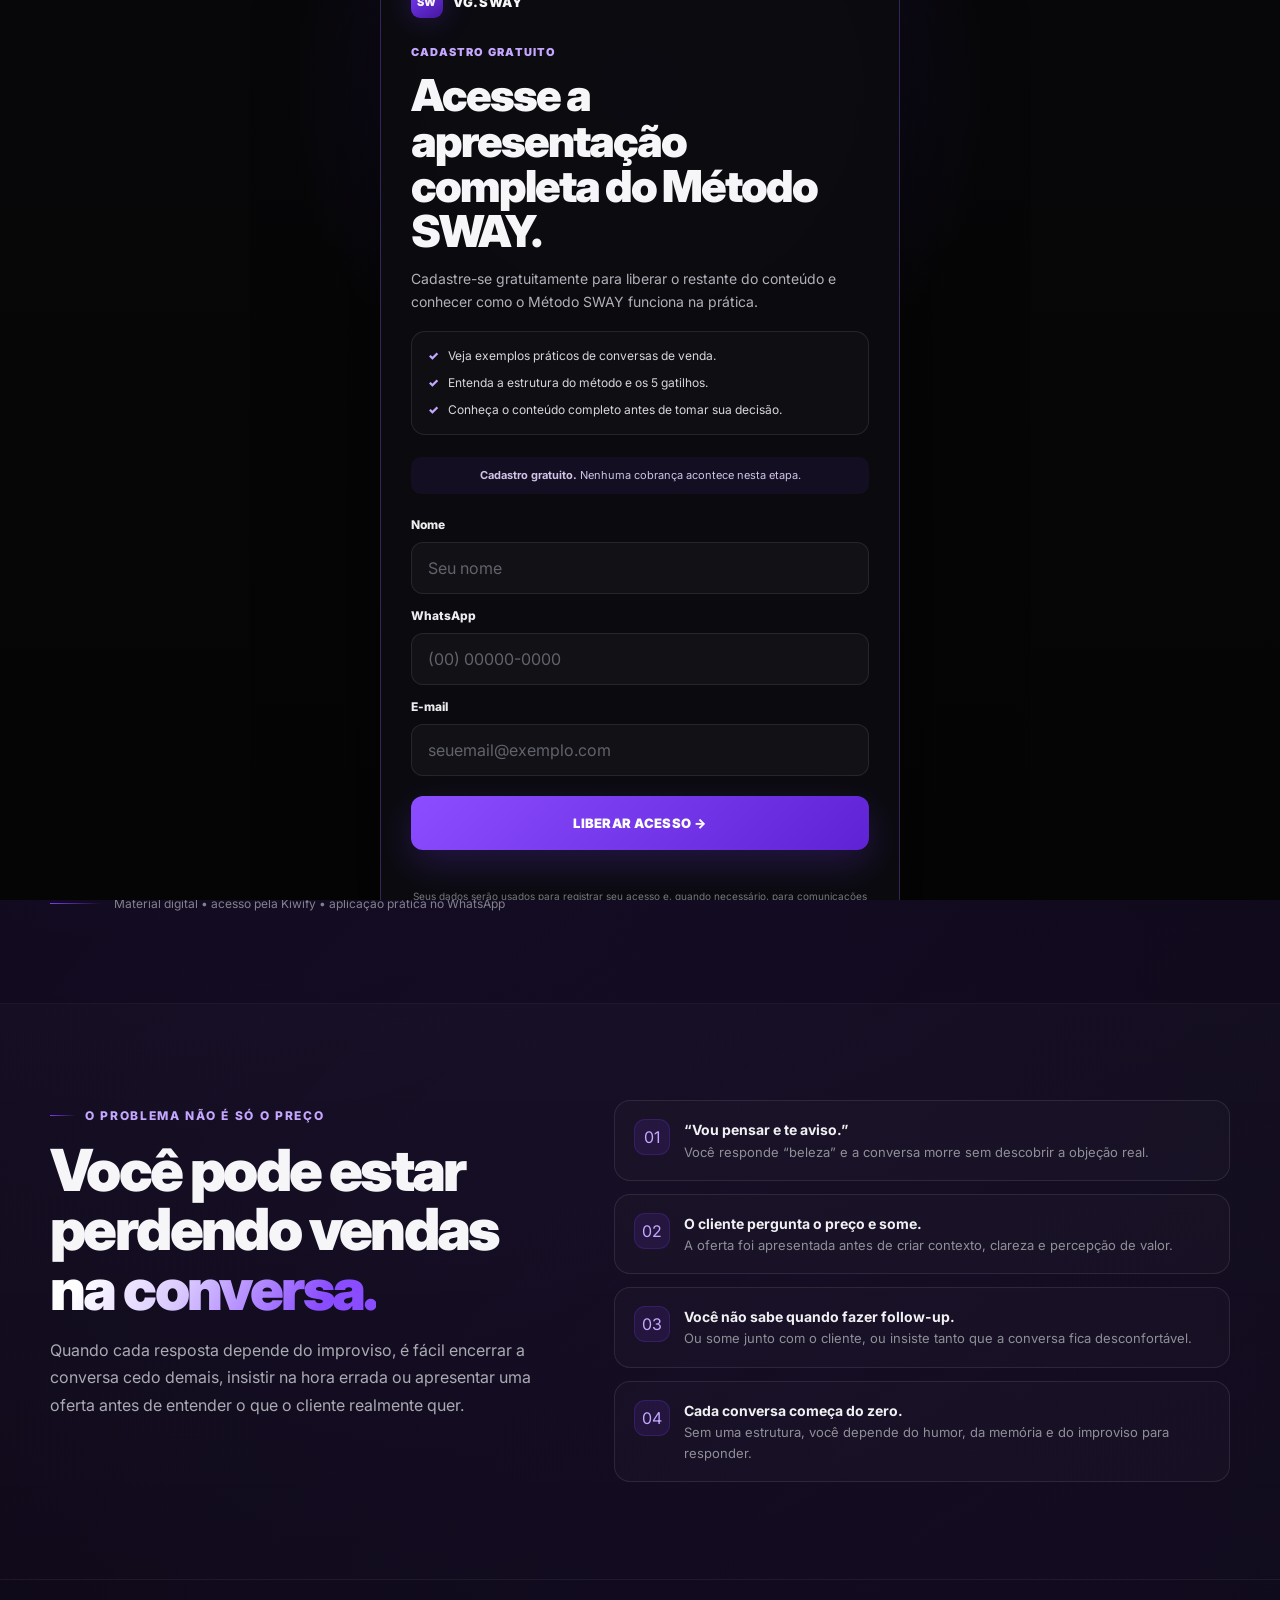
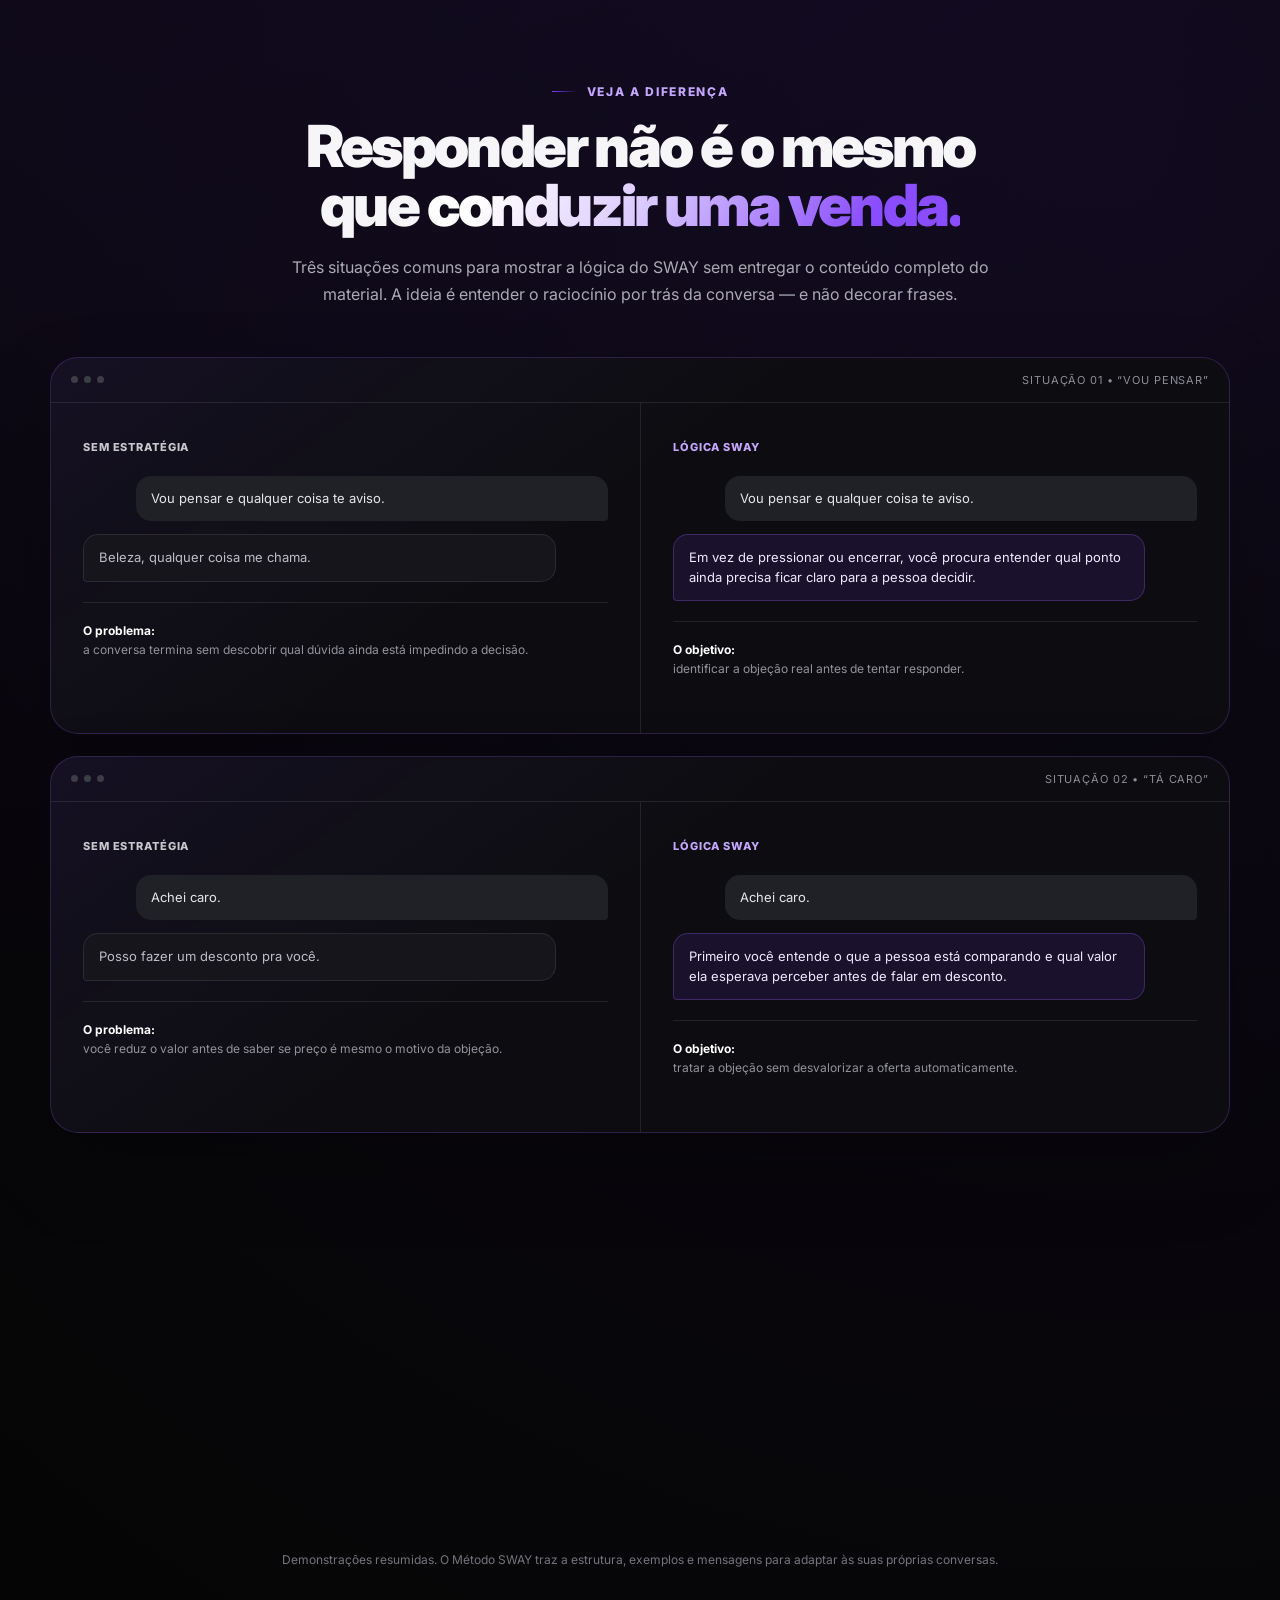
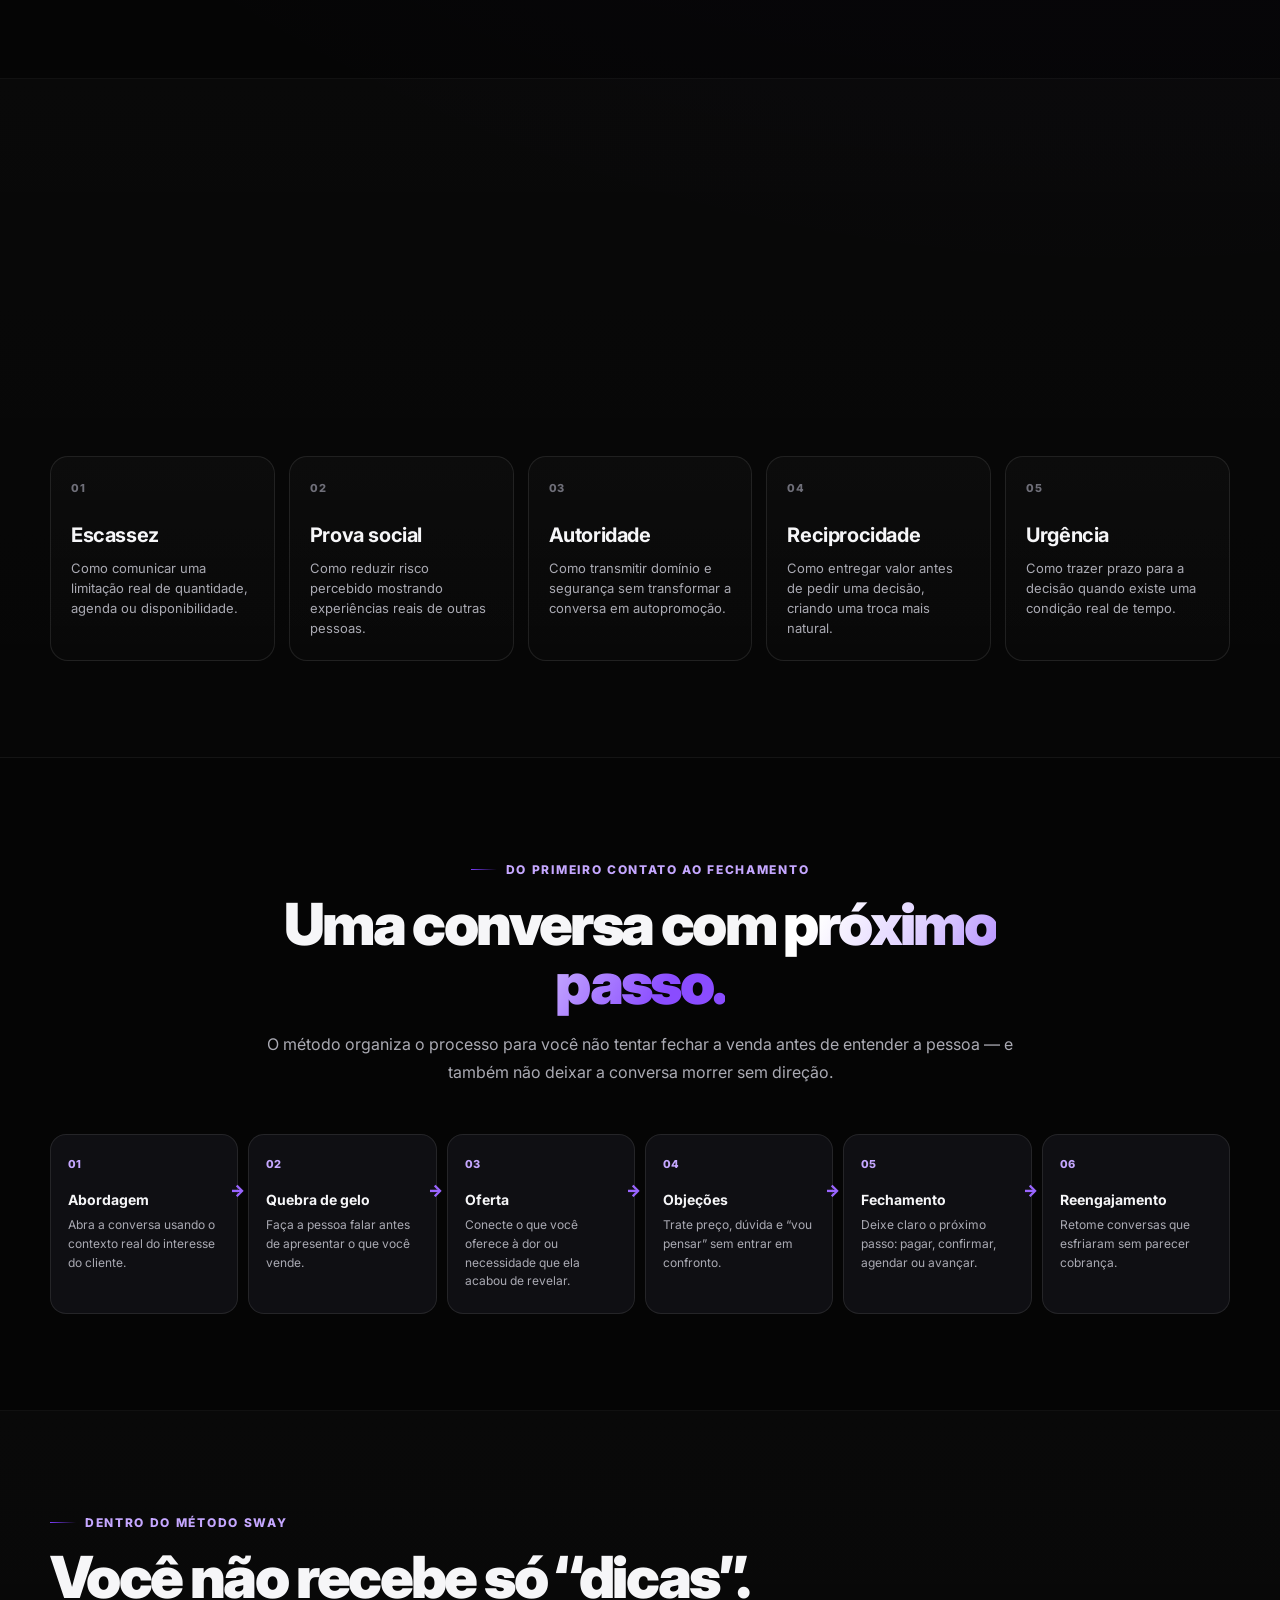
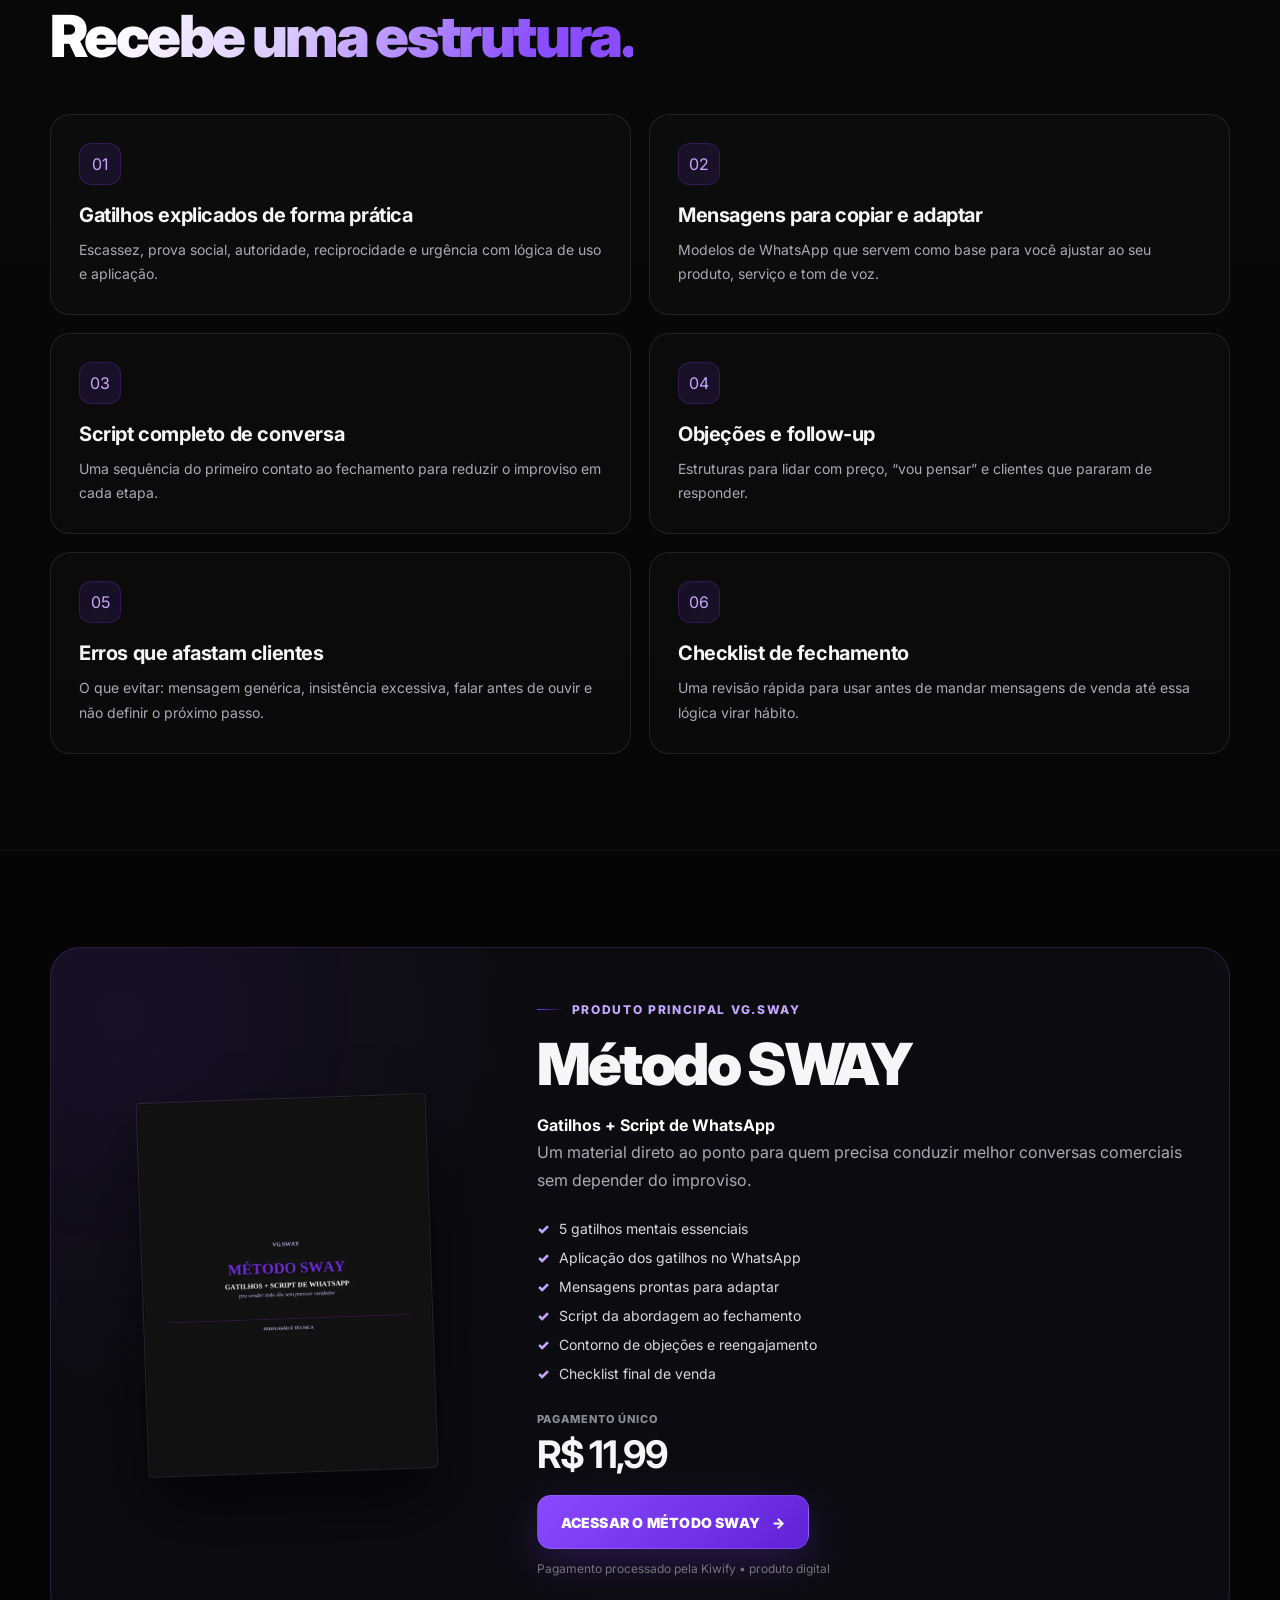
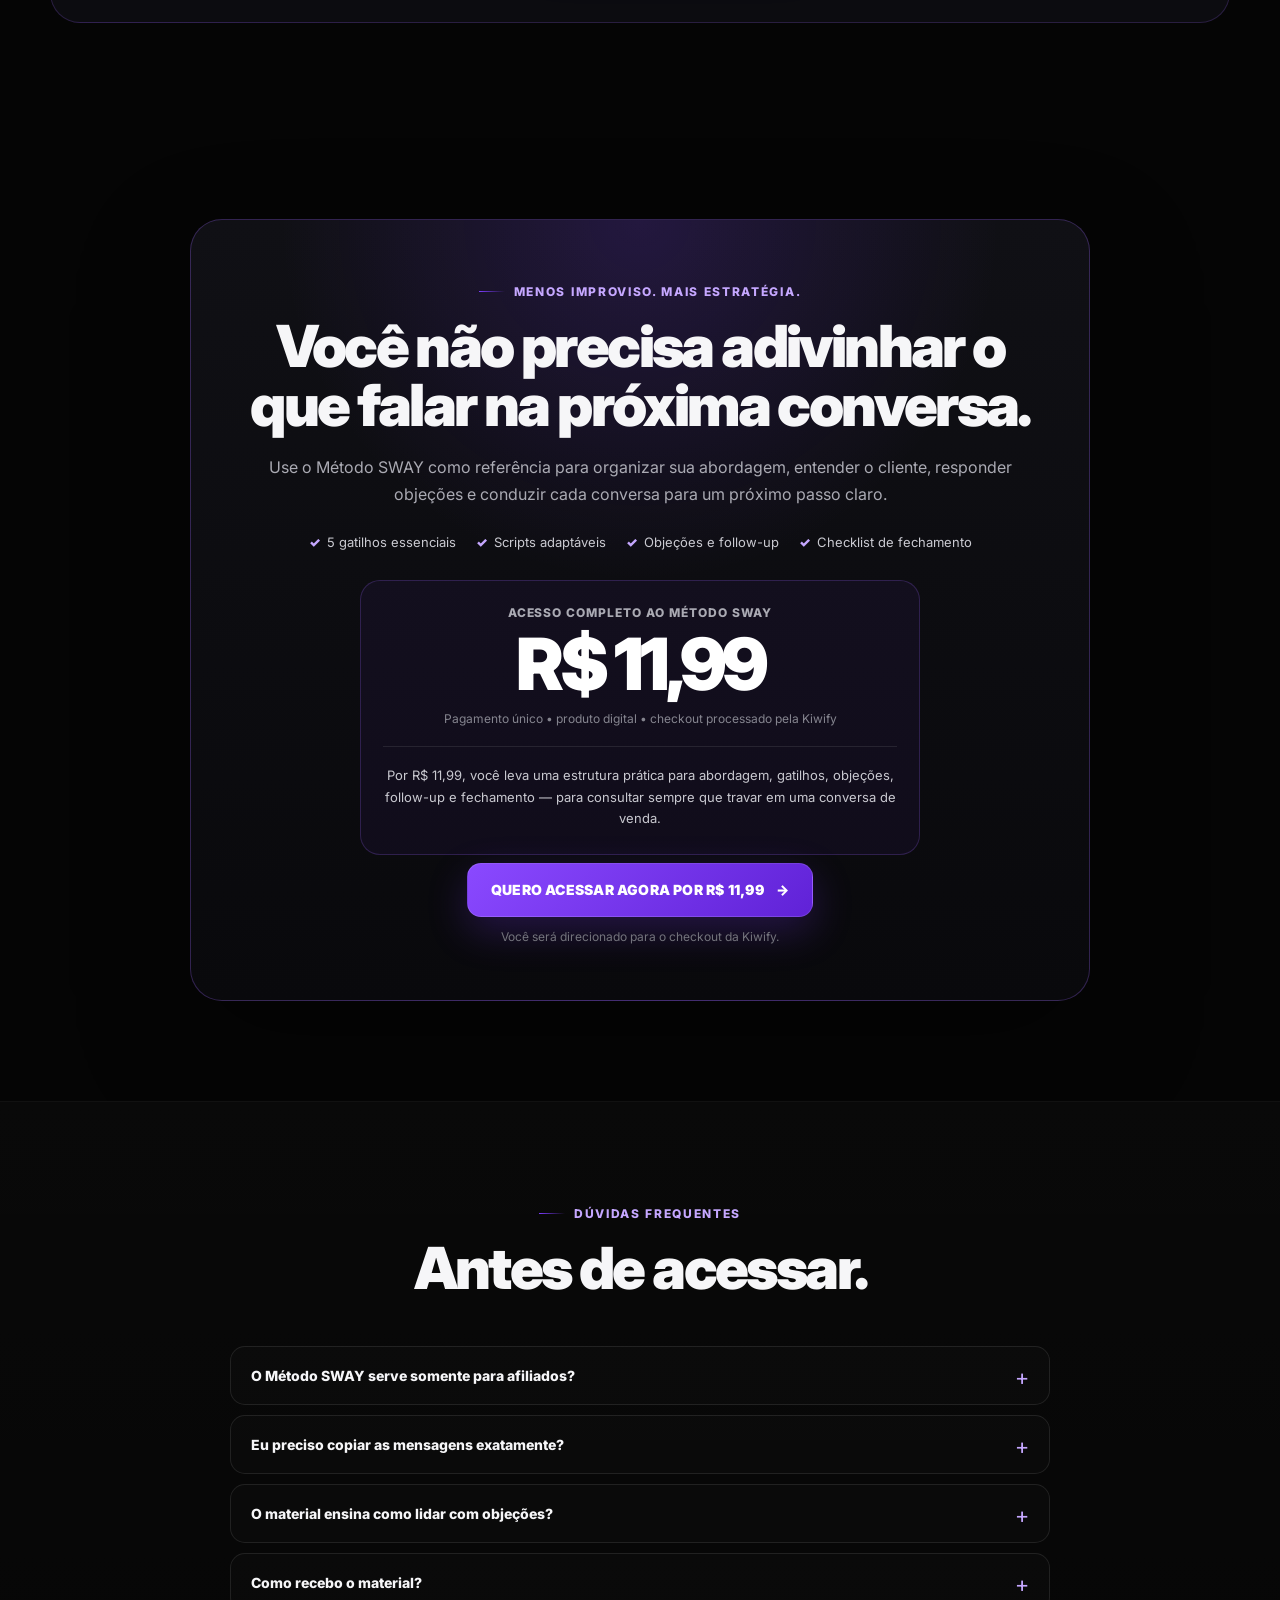
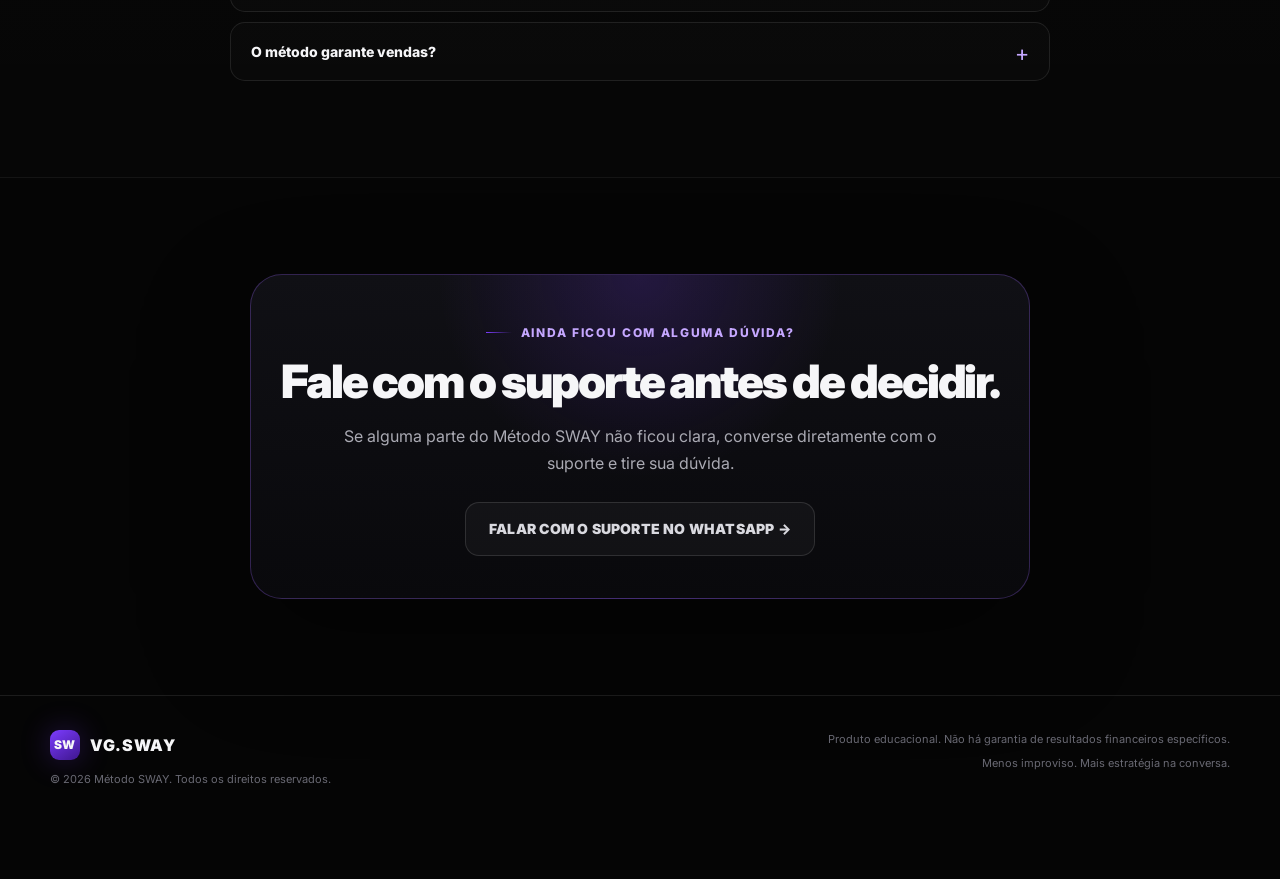
==== commit 667187f1: "Update pricing from R$ 27,00 to R$ 11,99" ====
--- a/index.html
+++ b/index.html
@@ -1208,7 +1208,7 @@
             <a class="cta secondary" href="#demonstracao">VER COMO FUNCIONA</a>
           </div>
           <div class="micro" style="margin-top:14px;">
-            Acesso completo por <strong style="color:#fff;">R$ 27,00</strong> • checkout pela Kiwify
+            Acesso completo por <strong style="color:#fff;">R$ 11,99</strong> • checkout pela Kiwify
           </div>
 
           <div class="hero-proof">
@@ -1545,7 +1545,7 @@
 
             <div style="margin:0 0 18px;">
               <span style="display:block;color:#8b8b95;font-size:11px;font-weight:800;letter-spacing:.08em;text-transform:uppercase;margin-bottom:5px;">Pagamento único</span>
-              <strong style="font-size:38px;letter-spacing:-.045em;">R$ 27,00</strong>
+              <strong style="font-size:38px;letter-spacing:-.045em;">R$ 11,99</strong>
             </div>
             <a class="cta" href="https://pay.kiwify.com.br/DbkFJGr" target="_blank" rel="noopener noreferrer">
               ACESSAR O MÉTODO SWAY <span>→</span>
@@ -1612,16 +1612,16 @@
 
           <div class="offer-value">
             <span class="price-label">Acesso completo ao Método SWAY</span>
-            <span class="price">R$ 27,00</span>
+            <span class="price">R$ 11,99</span>
             <span class="price-note">Pagamento único • produto digital • checkout processado pela Kiwify</span>
             <div class="value-copy">
-              Por R$ 27, você leva uma estrutura prática para abordagem, gatilhos, objeções, follow-up e fechamento —
+              Por R$ 11,99, você leva uma estrutura prática para abordagem, gatilhos, objeções, follow-up e fechamento —
               para consultar sempre que travar em uma conversa de venda.
             </div>
           </div>
 
           <a class="cta" href="https://pay.kiwify.com.br/DbkFJGr" target="_blank" rel="noopener noreferrer">
-            QUERO ACESSAR AGORA POR R$ 27,00 <span>→</span>
+            QUERO ACESSAR AGORA POR R$ 11,99 <span>→</span>
           </a>
           <div class="micro">Você será direcionado para o checkout da Kiwify.</div>
         </div>
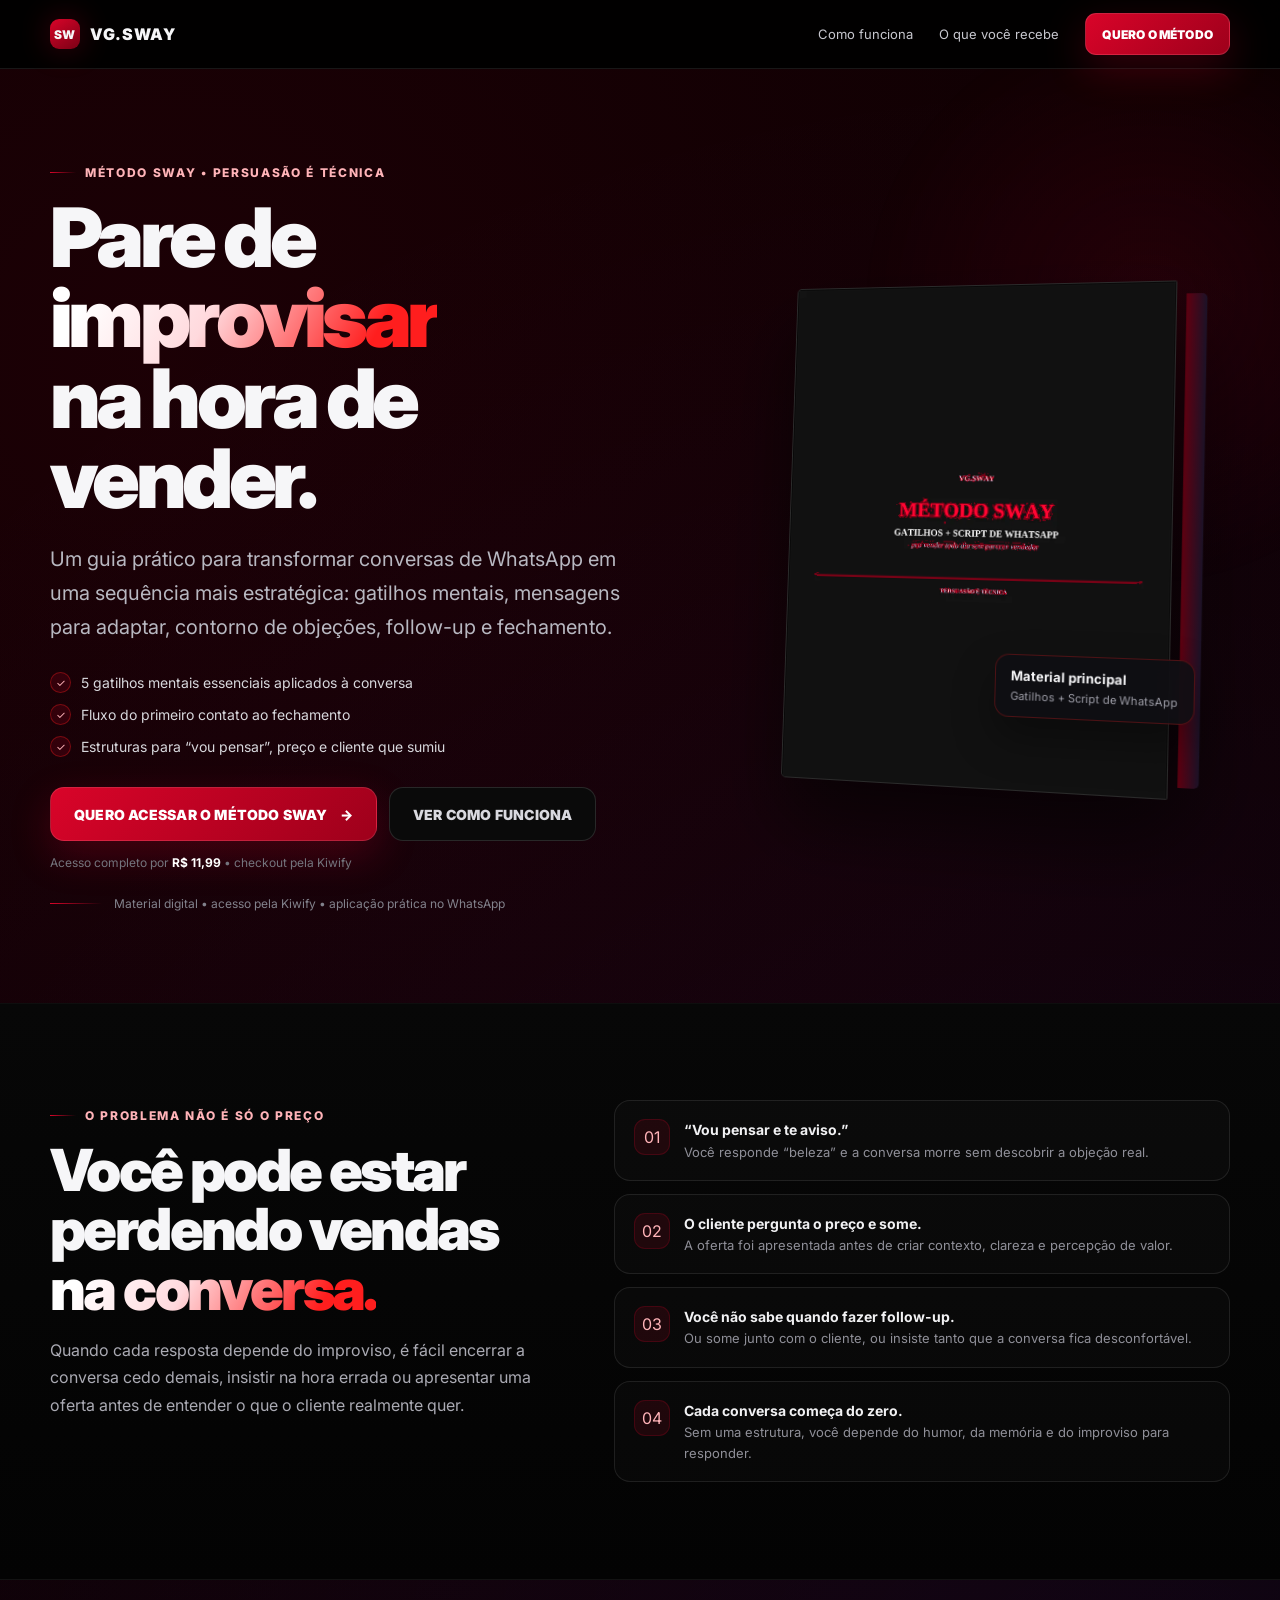
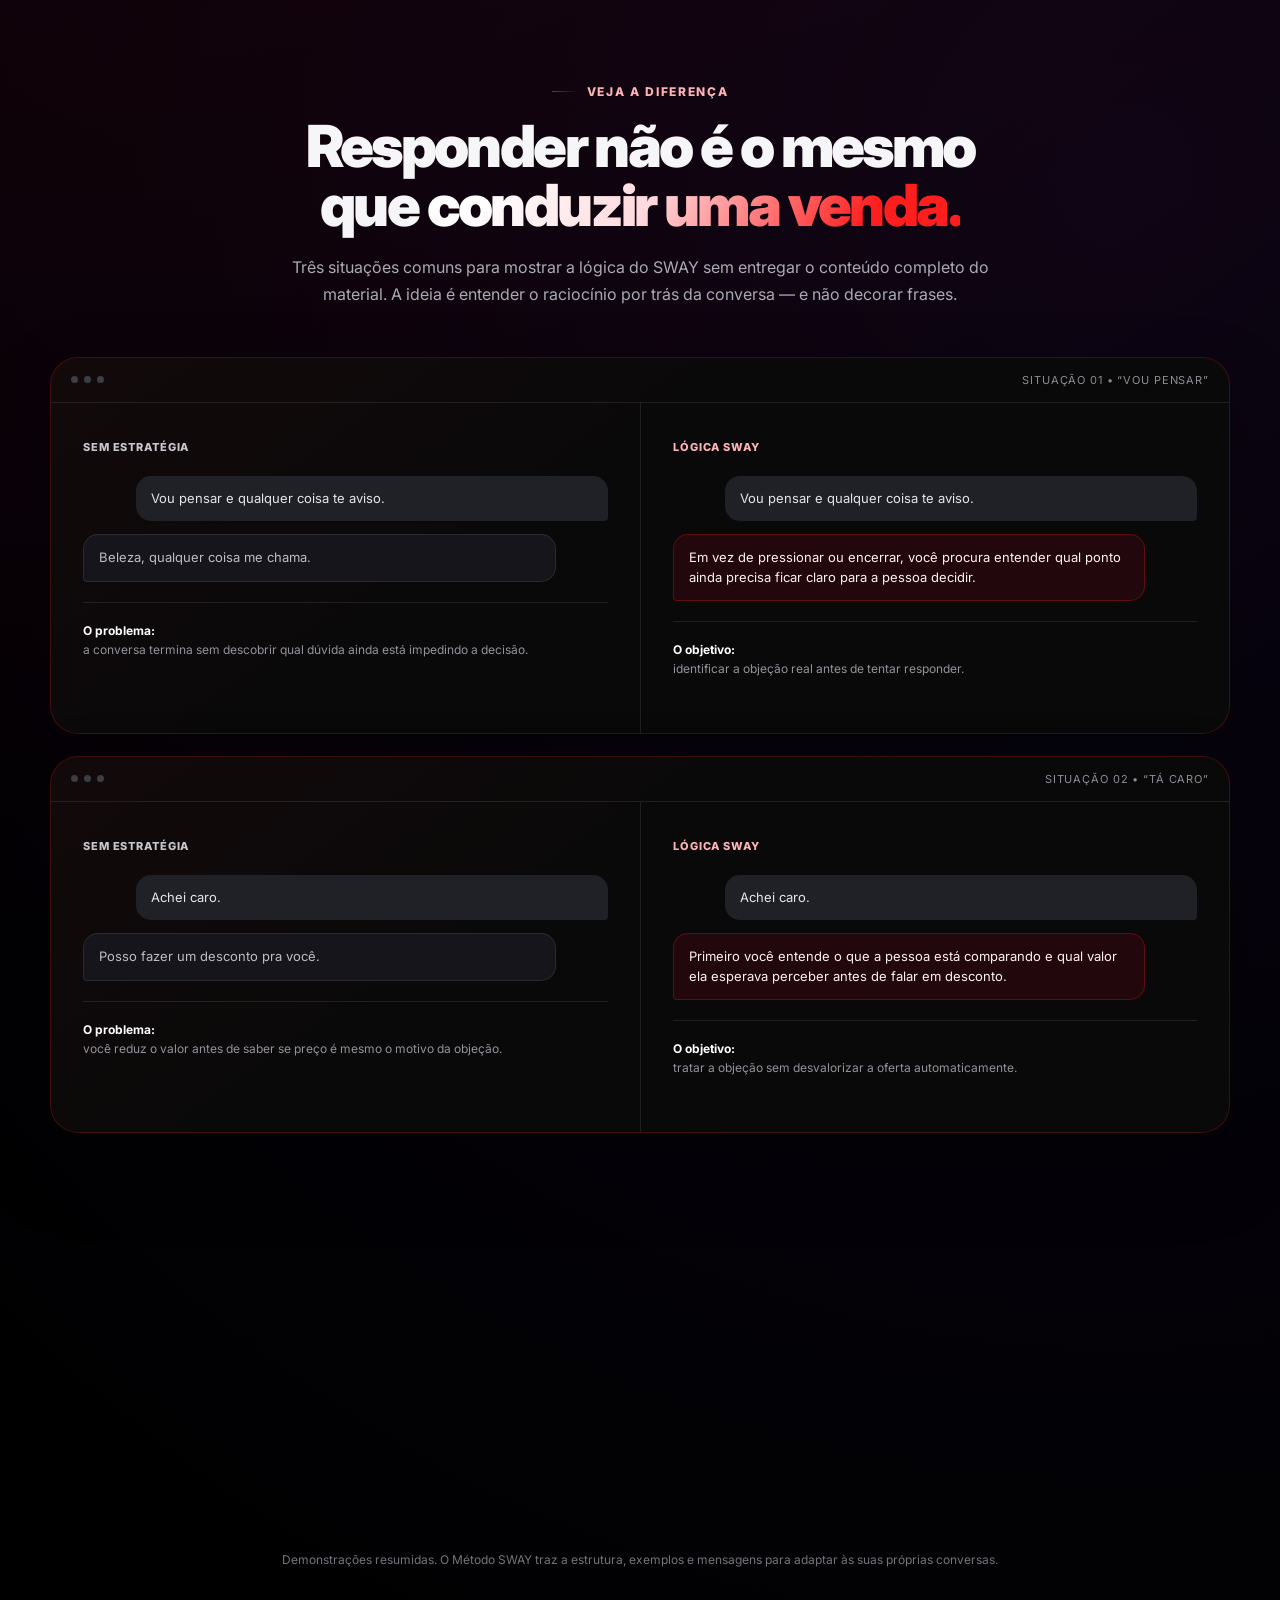
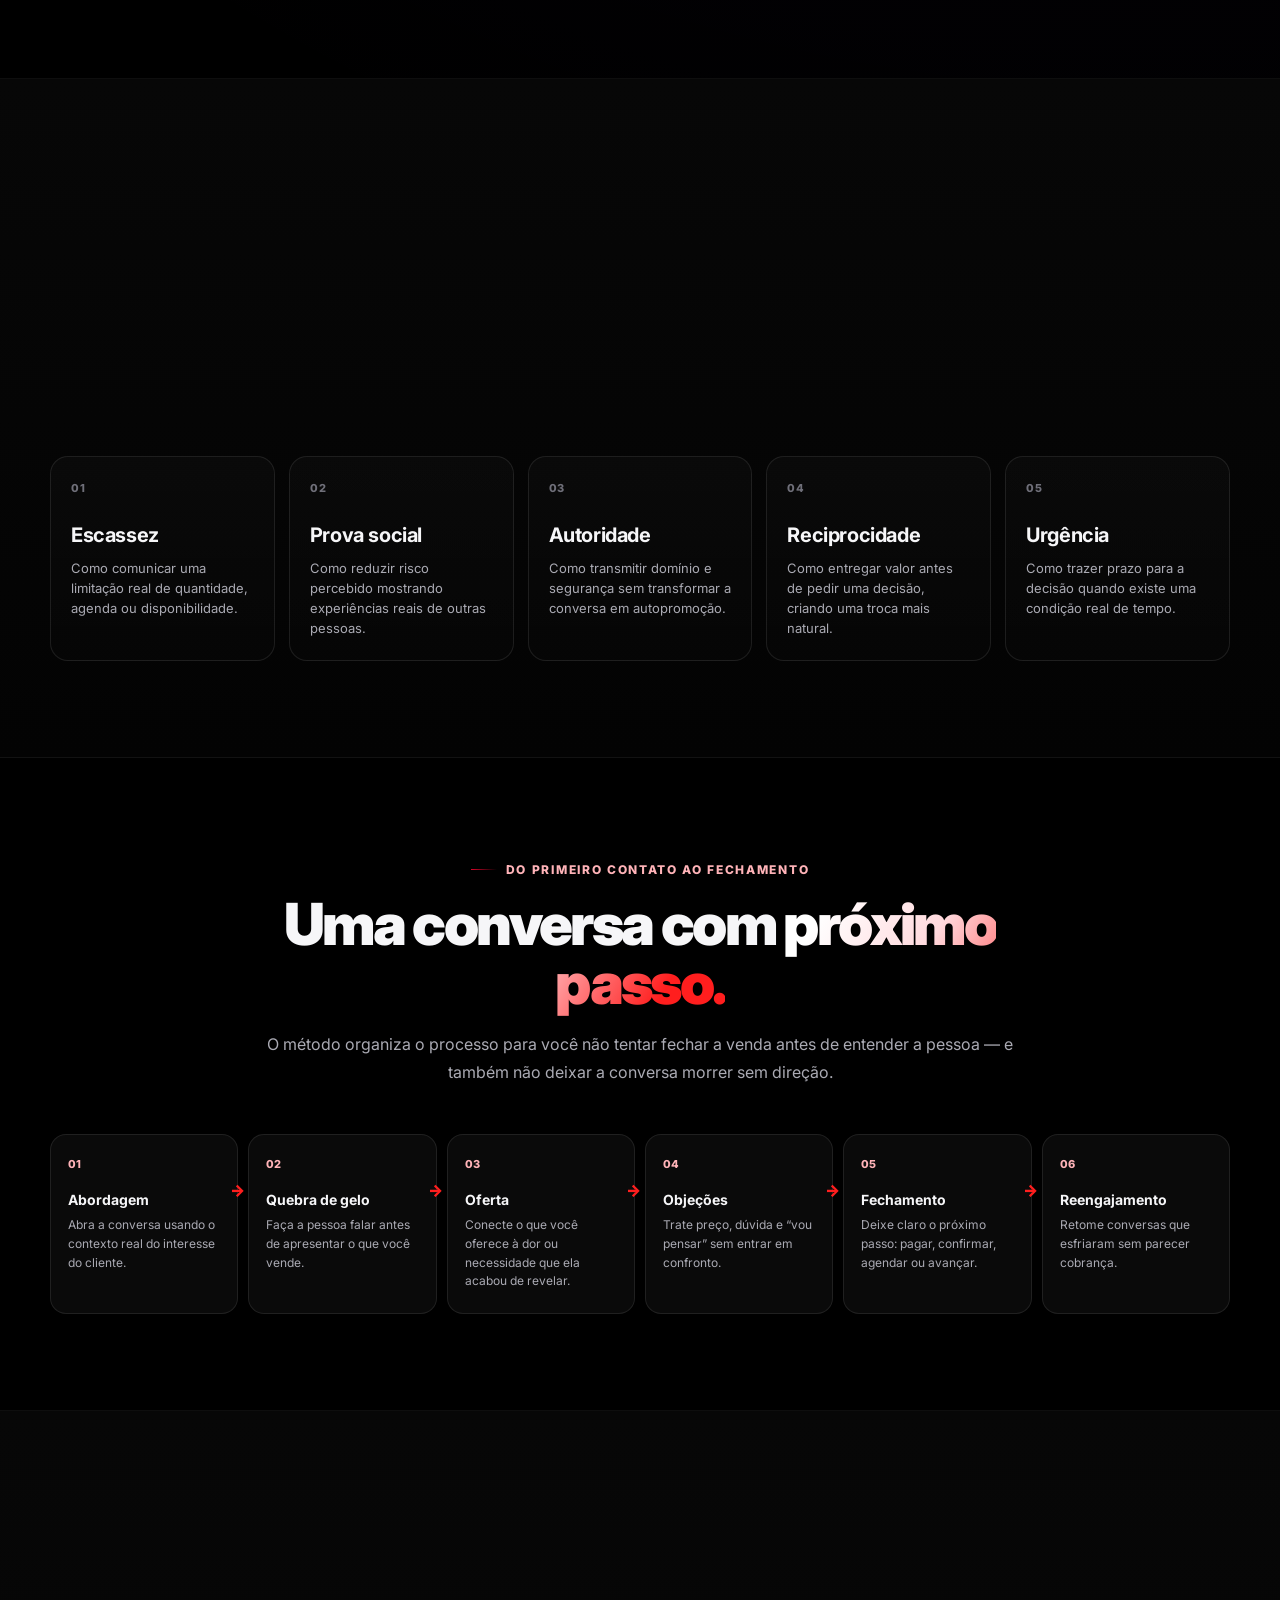
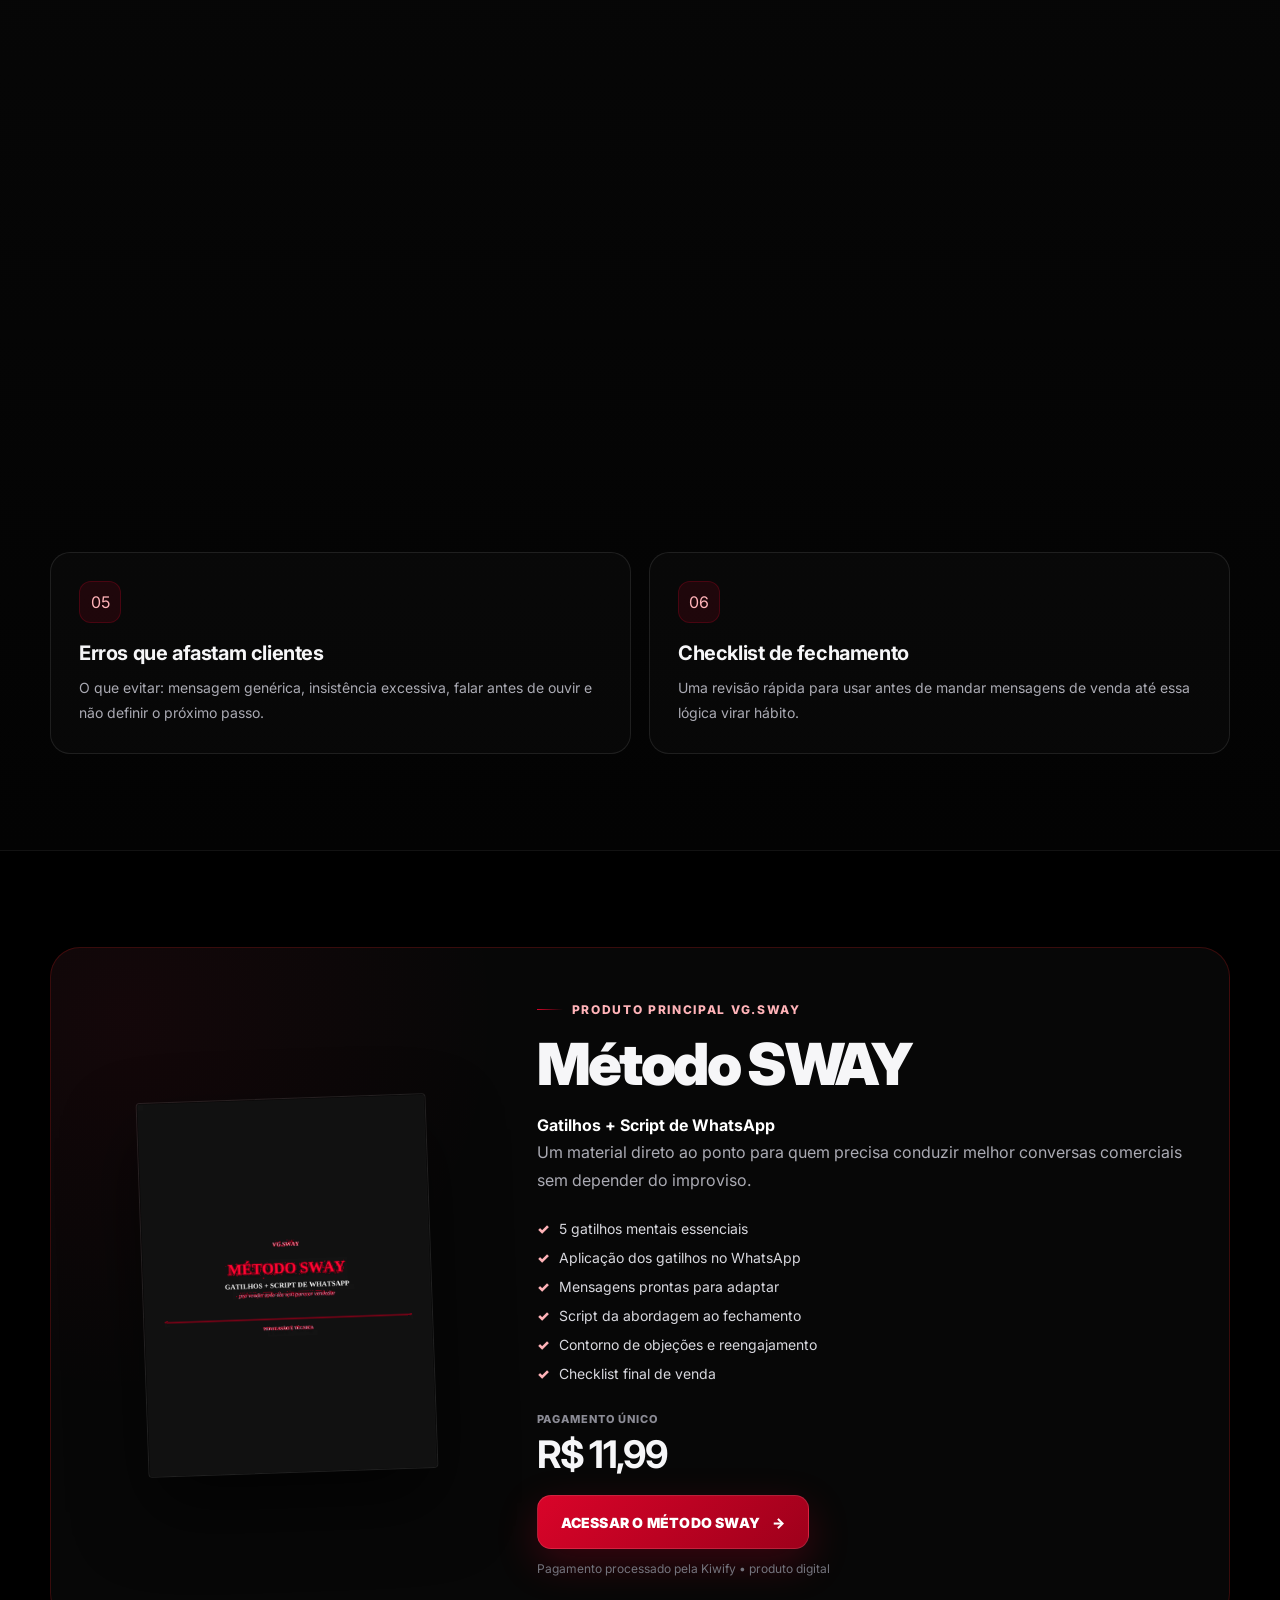
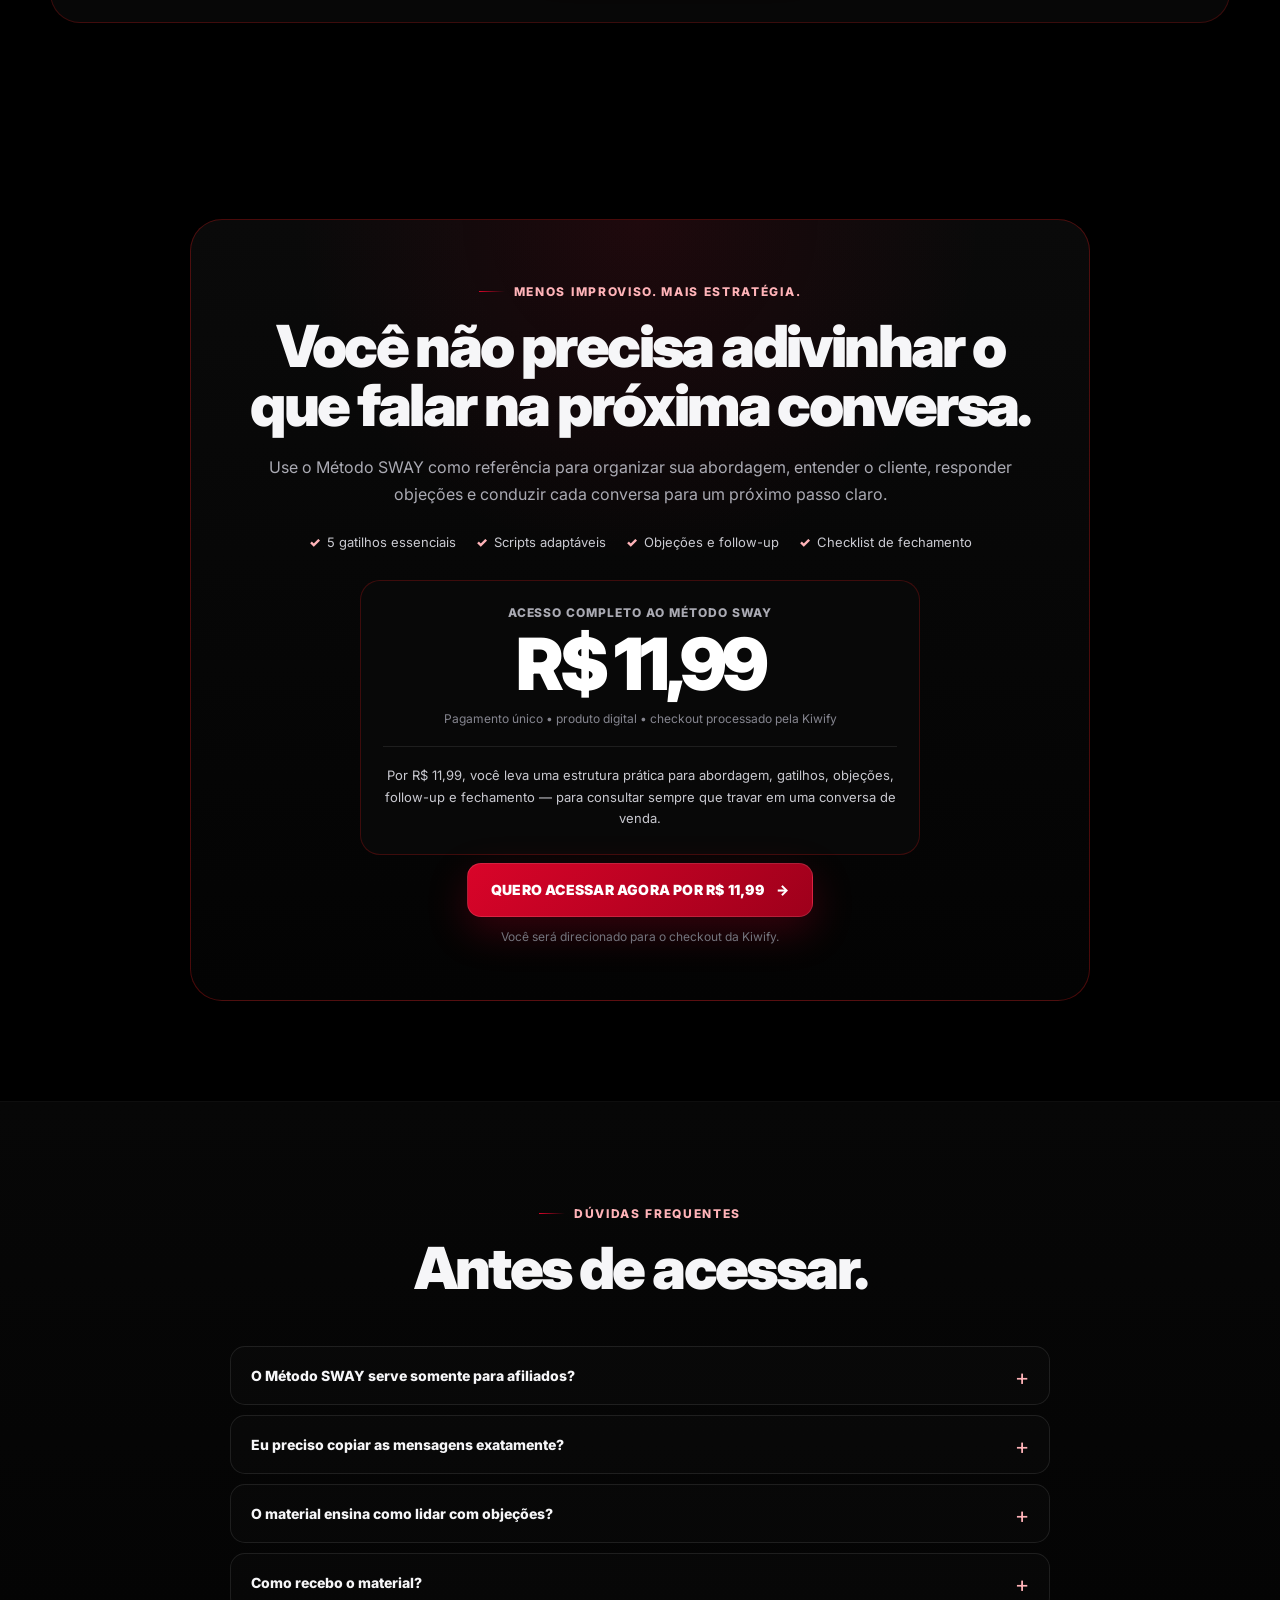
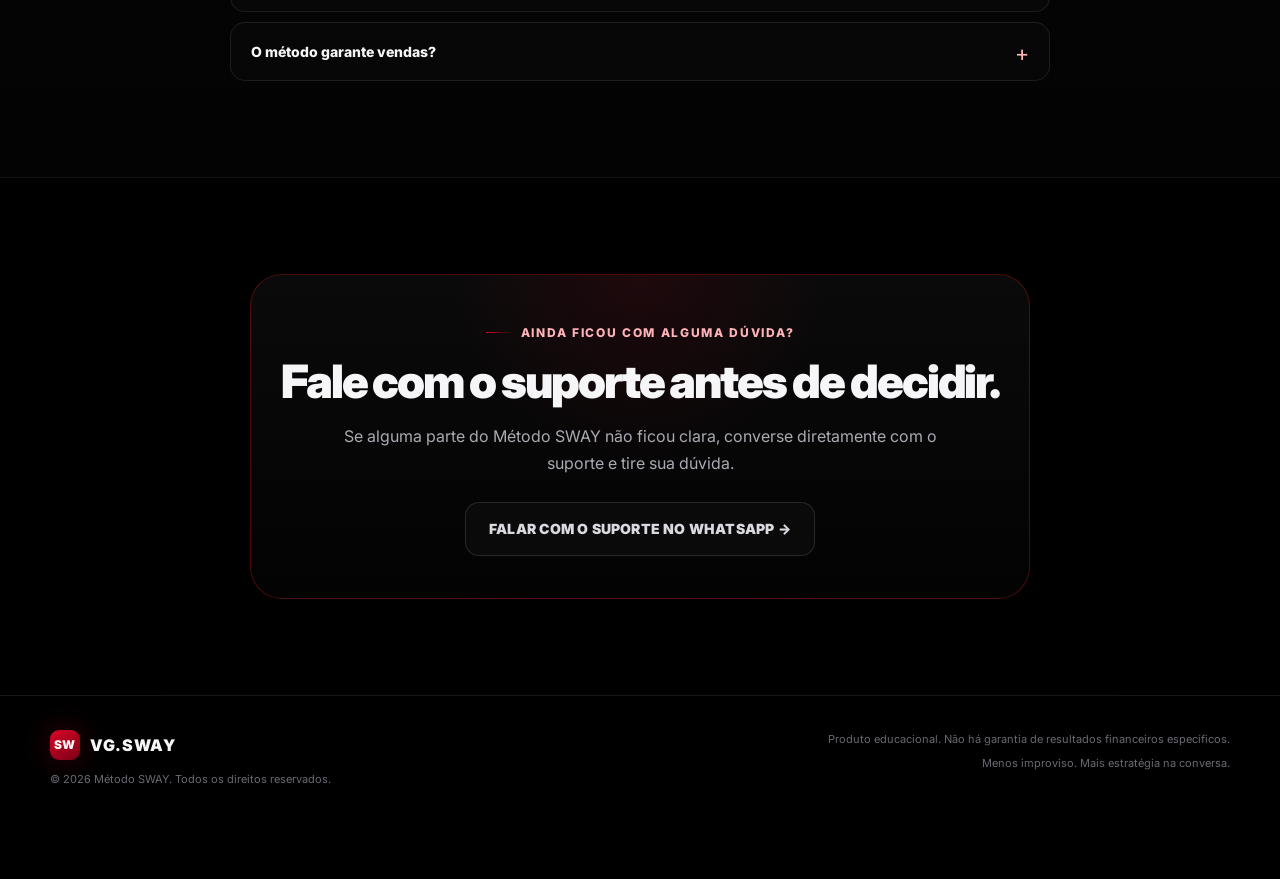
==== commit d46940f9: "Update print statement from 'Hello' to 'Goodbye'" ====
--- a/index.html
+++ b/index.html
@@ -32,18 +32,18 @@
 
   <style>
     :root {
-      --bg: #050505;
-      --bg-2: #09090b;
-      --panel: #0f0f13;
-      --panel-2: #141419;
+      --bg: #000000;
+      --bg-2: #070707;
+      --panel: #0B0B0B;
+      --panel-2: #111111;
       --text: #f6f6f8;
       --muted: #aaaab3;
       --muted-2: #777783;
       --line: rgba(255,255,255,.09);
-      --purple: #7c3cff;
-      --purple-2: #9a65ff;
-      --purple-3: #c5a7ff;
-      --glow: rgba(124,60,255,.28);
+      --purple: #D90429;
+      --purple-2: #FF1E1E;
+      --purple-3: #FFB3B8;
+      --glow: rgba(217,4,41,.28);
       --success: #6ee7a8;
       --max: 1180px;
       --radius: 22px;
@@ -54,7 +54,7 @@
     body {
       margin: 0;
       background:
-        radial-gradient(circle at 12% 4%, rgba(124,60,255,.13), transparent 26%),
+        radial-gradient(circle at 12% 4%, rgba(217,4,41,.13), transparent 26%),
         radial-gradient(circle at 88% 20%, rgba(124,60,255,.08), transparent 24%),
         var(--bg);
       color: var(--text);
@@ -90,7 +90,7 @@
     }
     .gradient {
       color: transparent;
-      background: linear-gradient(120deg, #fff 12%, #d9c8ff 42%, #8a4cff 82%);
+      background: linear-gradient(120deg, #fff 12%, #FFD9DD 42%, #FF1E1E 82%);
       background-clip: text;
       -webkit-background-clip: text;
     }
@@ -100,7 +100,7 @@
       position: relative;
     }
     .section.alt {
-      background: linear-gradient(180deg, rgba(255,255,255,.018), rgba(255,255,255,.006));
+      background: linear-gradient(180deg, #070707, #030303);
       border-top: 1px solid rgba(255,255,255,.045);
       border-bottom: 1px solid rgba(255,255,255,.045);
     }
@@ -144,7 +144,7 @@
     /* TOPBAR / NAV */
     .topbar {
       border-bottom: 1px solid var(--line);
-      background: rgba(5,5,5,.82);
+      background: rgba(0,0,0,.92);
       backdrop-filter: blur(14px);
       position: sticky;
       top: 0;
@@ -171,7 +171,7 @@
       border-radius: 9px;
       display: grid;
       place-items: center;
-      background: linear-gradient(145deg, var(--purple), #3e168e);
+      background: linear-gradient(145deg, var(--purple), #7A0015);
       box-shadow: 0 0 30px var(--glow);
       font-size: 12px;
     }
@@ -202,14 +202,14 @@
       font-weight: 900;
       letter-spacing: .015em;
       border: 1px solid rgba(255,255,255,.12);
-      background: linear-gradient(135deg, #8a49ff, #6022d7);
+      background: linear-gradient(135deg, #D90429, #9E001B);
       color: #fff;
-      box-shadow: 0 14px 40px rgba(124,60,255,.24);
+      box-shadow: 0 14px 40px rgba(217,4,41,.24);
       transition: transform .2s, box-shadow .2s, filter .2s;
     }
     .cta:hover {
       transform: translateY(-2px);
-      box-shadow: 0 18px 50px rgba(124,60,255,.34);
+      box-shadow: 0 18px 50px rgba(217,4,41,.34);
       filter: brightness(1.06);
     }
     .cta.small {
@@ -219,7 +219,7 @@
       border-radius: 11px;
     }
     .cta.secondary {
-      background: rgba(255,255,255,.035);
+      background: #0A0A0A;
       box-shadow: none;
       color: #d9d9df;
     }
@@ -247,7 +247,7 @@
       right: -180px;
       top: -80px;
       border-radius: 50%;
-      background: radial-gradient(circle, rgba(124,60,255,.18), transparent 65%);
+      background: radial-gradient(circle, rgba(217,4,41,.10), transparent 65%);
       filter: blur(12px);
       pointer-events: none;
     }
@@ -285,8 +285,8 @@
       place-items: center;
       font-style: normal;
       font-size: 11px;
-      background: rgba(124,60,255,.14);
-      border: 1px solid rgba(154,101,255,.35);
+      background: rgba(217,4,41,.14);
+      border: 1px solid rgba(255,30,30,.35);
       color: var(--purple-3);
     }
     .hero-actions {
@@ -323,7 +323,7 @@
       width: 390px;
       height: 390px;
       border-radius: 50%;
-      background: radial-gradient(circle, rgba(124,60,255,.28), rgba(124,60,255,.04) 48%, transparent 68%);
+      background: radial-gradient(circle, rgba(217,4,41,.16), rgba(217,4,41,.025) 48%, transparent 68%);
       filter: blur(7px);
     }
     .book {
@@ -341,7 +341,7 @@
       inset: 2.5% -3.5% 2.5% auto;
       width: 5%;
       border-radius: 0 5px 5px 0;
-      background: linear-gradient(90deg, #4d238b, #1b1227);
+      background: linear-gradient(90deg, #5F0010, #1b1227);
       transform: translateX(78%);
       z-index: -1;
     }
@@ -359,7 +359,7 @@
       padding: 12px 15px;
       border-radius: 14px;
       background: rgba(15,15,19,.90);
-      border: 1px solid rgba(154,101,255,.26);
+      border: 1px solid rgba(255,30,30,.26);
       backdrop-filter: blur(12px);
       box-shadow: 0 20px 40px rgba(0,0,0,.35);
     }
@@ -403,9 +403,9 @@
       border-radius: 11px;
       display: grid;
       place-items: center;
-      background: rgba(124,60,255,.11);
+      background: rgba(217,4,41,.11);
       color: var(--purple-3);
-      border: 1px solid rgba(124,60,255,.2);
+      border: 1px solid rgba(217,4,41,.2);
     }
 
     /* DEMO */
@@ -415,10 +415,10 @@
     }
 
     .demo {
-      border: 1px solid rgba(154,101,255,.22);
+      border: 1px solid rgba(255,30,30,.22);
       background:
-        linear-gradient(145deg, rgba(124,60,255,.075), transparent 45%),
-        #0d0d11;
+        linear-gradient(145deg, rgba(217,4,41,.045), transparent 45%),
+        #090909;
       border-radius: 28px;
       overflow: hidden;
       box-shadow: 0 35px 80px rgba(0,0,0,.24);
@@ -480,9 +480,9 @@
       border-bottom-left-radius: 4px;
     }
     .bubble.sway {
-      background: rgba(124,60,255,.12);
-      border: 1px solid rgba(154,101,255,.28);
-      color: #efe8ff;
+      background: rgba(217,4,41,.12);
+      border: 1px solid rgba(255,30,30,.28);
+      color: #FFF1F2;
       border-bottom-left-radius: 4px;
     }
     .demo-note {
@@ -511,8 +511,8 @@
     }
     .trigger-card:hover {
       transform: translateY(-4px);
-      border-color: rgba(154,101,255,.35);
-      background: linear-gradient(180deg, rgba(124,60,255,.075), rgba(255,255,255,.012));
+      border-color: rgba(255,30,30,.35);
+      background: linear-gradient(180deg, rgba(217,4,41,.075), rgba(255,255,255,.012));
     }
     .trigger-num {
       display: block;
@@ -534,7 +534,7 @@
     .flow-step {
       padding: 22px 17px;
       border-radius: 16px;
-      background: #0f0f13;
+      background: #0A0A0A;
       border: 1px solid var(--line);
       position: relative;
       min-height: 150px;
@@ -587,8 +587,8 @@
       place-items: center;
       border-radius: 12px;
       margin-bottom: 18px;
-      background: rgba(124,60,255,.11);
-      border: 1px solid rgba(124,60,255,.23);
+      background: rgba(217,4,41,.11);
+      border: 1px solid rgba(217,4,41,.23);
       color: var(--purple-3);
     }
     .receive-card p { margin-bottom: 0; font-size: 14px; }
@@ -600,11 +600,11 @@
       gap: 60px;
       align-items: center;
       padding: 46px;
-      border: 1px solid rgba(154,101,255,.2);
+      border: 1px solid rgba(255,30,30,.2);
       border-radius: 30px;
       background:
-        radial-gradient(circle at 6% 10%, rgba(124,60,255,.1), transparent 30%),
-        #0c0c10;
+        radial-gradient(circle at 6% 10%, rgba(217,4,41,.06), transparent 30%),
+        #070707;
       overflow: hidden;
     }
     .product-cover {
@@ -652,10 +652,10 @@
       padding: 56px;
       border-radius: 32px;
       text-align: center;
-      border: 1px solid rgba(154,101,255,.28);
+      border: 1px solid rgba(255,30,30,.28);
       background:
-        radial-gradient(circle at 50% 0%, rgba(124,60,255,.18), transparent 40%),
-        linear-gradient(180deg, #101015, #09090c);
+        radial-gradient(circle at 50% 0%, rgba(217,4,41,.10), transparent 38%),
+        linear-gradient(180deg, #0A0A0A, #030303);
       box-shadow: 0 40px 110px rgba(0,0,0,.38);
     }
     .offer-value {
@@ -663,8 +663,8 @@
       padding: 24px 22px;
       max-width: 560px;
       border-radius: 20px;
-      border: 1px solid rgba(154,101,255,.22);
-      background: rgba(124,60,255,.055);
+      border: 1px solid rgba(255,30,30,.22);
+      background: #080808;
     }
     .offer-value .price-label {
       display: block;
@@ -721,7 +721,7 @@
       padding: 96px 0;
       border-top: 1px solid rgba(255,255,255,.045);
       border-bottom: 1px solid rgba(255,255,255,.045);
-      background: linear-gradient(180deg, rgba(124,60,255,.035), rgba(255,255,255,.008));
+      background: linear-gradient(180deg, rgba(217,4,41,.035), rgba(255,255,255,.008));
     }
     .testimonial-grid {
       display: grid;
@@ -732,7 +732,7 @@
       padding: 24px;
       border: 1px solid var(--line);
       border-radius: 18px;
-      background: #0e0e12;
+      background: #0A0A0A;
     }
     .testimonial-card p {
       color: #d4d4da;
@@ -824,223 +824,6 @@
       transform: translateY(0);
     }
 
-    /* LEAD GATE — cadastro gratuito antes da oferta paga */
-    html.lead-locked,
-    body.lead-locked {
-      overflow: hidden !important;
-    }
-
-    .lead-gate {
-      position: fixed;
-      inset: 0;
-      z-index: 999999;
-      display: flex;
-      align-items: center;
-      justify-content: center;
-      padding: 22px;
-      overflow-y: auto;
-      background:
-        radial-gradient(circle at 50% 10%, rgba(124,60,255,.22), transparent 34%),
-        linear-gradient(180deg, #070709, #050505);
-    }
-
-    .lead-box {
-      width: min(100%, 520px);
-      padding: 34px 30px 28px;
-      border-radius: 24px;
-      border: 1px solid rgba(154,101,255,.30);
-      background: rgba(12,12,16,.97);
-      box-shadow: 0 40px 110px rgba(0,0,0,.62);
-    }
-
-    .lead-logo {
-      display: flex;
-      align-items: center;
-      gap: 10px;
-      margin-bottom: 22px;
-      font-size: 13px;
-      font-weight: 900;
-      letter-spacing: .05em;
-    }
-
-    .lead-logo span {
-      width: 32px;
-      height: 32px;
-      display: grid;
-      place-items: center;
-      border-radius: 9px;
-      background: linear-gradient(145deg, var(--purple), #44179d);
-      box-shadow: 0 0 30px var(--glow);
-      font-size: 11px;
-    }
-
-    .lead-kicker {
-      display: inline-flex;
-      align-items: center;
-      gap: 8px;
-      margin-bottom: 14px;
-      color: var(--purple-3);
-      font-size: 11px;
-      font-weight: 900;
-      letter-spacing: .11em;
-      text-transform: uppercase;
-    }
-
-    .lead-box h2 {
-      margin-bottom: 12px;
-      font-size: clamp(30px, 8vw, 44px);
-      line-height: 1.03;
-      letter-spacing: -.045em;
-    }
-
-    .lead-box > p {
-      margin-bottom: 18px;
-      color: #b0b0b9;
-      font-size: 14px;
-      line-height: 1.65;
-    }
-
-    .lead-benefits {
-      display: grid;
-      gap: 9px;
-      margin: 0 0 22px;
-      padding: 15px 16px;
-      border-radius: 14px;
-      border: 1px solid var(--line);
-      background: rgba(255,255,255,.018);
-    }
-
-    .lead-benefits div {
-      display: flex;
-      gap: 9px;
-      align-items: flex-start;
-      color: #d6d6dc;
-      font-size: 12px;
-      line-height: 1.5;
-    }
-
-    .lead-benefits div::before {
-      content: "✓";
-      color: var(--purple-3);
-      font-weight: 900;
-    }
-
-    .lead-separator {
-      margin: 0 0 19px;
-      padding: 10px 12px;
-      border-radius: 10px;
-      background: rgba(124,60,255,.075);
-      color: #cfc4e8;
-      font-size: 11px;
-      line-height: 1.55;
-      text-align: center;
-    }
-
-    #lead-form {
-      display: grid;
-      gap: 10px;
-    }
-
-    #lead-form label {
-      margin-top: 4px;
-      color: #ededf0;
-      font-size: 12px;
-      font-weight: 800;
-    }
-
-    #lead-form input {
-      width: 100%;
-      padding: 15px 16px;
-      border-radius: 12px;
-      border: 1px solid var(--line);
-      outline: none;
-      background: #111116;
-      color: #fff;
-      transition: border-color .2s, box-shadow .2s;
-    }
-
-    #lead-form input:focus {
-      border-color: var(--purple);
-      box-shadow: 0 0 0 3px rgba(124,60,255,.12);
-    }
-
-    #lead-form input::placeholder {
-      color: #62626c;
-    }
-
-    #lead-submit {
-      width: 100%;
-      min-height: 54px;
-      margin-top: 10px;
-      border: 0;
-      border-radius: 12px;
-      cursor: pointer;
-      color: #fff;
-      background: linear-gradient(135deg, #8b4dff, #5f22d5);
-      font-size: 13px;
-      font-weight: 900;
-      letter-spacing: .02em;
-      box-shadow: 0 14px 36px rgba(124,60,255,.22);
-    }
-
-    #lead-submit:disabled {
-      opacity: .65;
-      cursor: wait;
-    }
-
-    .lead-message {
-      min-height: 16px;
-      margin: 0;
-      color: #ff9999;
-      font-size: 11px;
-    }
-
-    #lead-form small {
-      margin-top: 3px;
-      color: #777781;
-      font-size: 10px;
-      line-height: 1.55;
-      text-align: center;
-    }
-
-    .lead-support {
-      display: flex;
-      align-items: center;
-      justify-content: center;
-      width: 100%;
-      min-height: 48px;
-      margin-top: 4px;
-      padding: 0 16px;
-      border-radius: 12px;
-      border: 1px solid rgba(255,255,255,.11);
-      background: rgba(255,255,255,.025);
-      color: #d9d9df;
-      text-decoration: none;
-      font-size: 11px;
-      font-weight: 900;
-      letter-spacing: .035em;
-      transition: border-color .2s, background .2s, transform .2s;
-    }
-
-    .lead-support:hover {
-      transform: translateY(-1px);
-      border-color: rgba(154,101,255,.28);
-      background: rgba(124,60,255,.065);
-      color: #fff;
-    }
-
-    @media (max-width: 600px) {
-      .lead-gate {
-        align-items: flex-start;
-        padding: 16px 14px;
-      }
-
-      .lead-box {
-        margin: auto 0;
-        padding: 26px 19px 22px;
-        border-radius: 20px;
-      }
-    }
 
     @media (max-width: 1050px) {
       .cards-5 { grid-template-columns: repeat(3, 1fr); }
@@ -1117,53 +900,6 @@
 
 <body>
 
-  <!--
-    CADASTRO GRATUITO
-    Esta etapa NÃO é pagamento.
-    O checkout pago aparece depois, dentro da página.
-  -->
-  <div id="lead-gate" class="lead-gate" aria-modal="true" role="dialog" aria-labelledby="lead-title">
-    <div class="lead-box">
-      <div class="lead-logo"><span>SW</span> VG.SWAY</div>
-
-      <div class="lead-kicker">Cadastro gratuito</div>
-      <h2 id="lead-title">Acesse a apresentação completa do Método SWAY.</h2>
-
-      <p>
-        Cadastre-se gratuitamente para liberar o restante do conteúdo e conhecer como o Método SWAY funciona na prática.
-      </p>
-
-      <div class="lead-benefits">
-        <div>Veja exemplos práticos de conversas de venda.</div>
-        <div>Entenda a estrutura do método e os 5 gatilhos.</div>
-        <div>Conheça o conteúdo completo antes de tomar sua decisão.</div>
-      </div>
-
-      <div class="lead-separator">
-        <strong>Cadastro gratuito.</strong> Nenhuma cobrança acontece nesta etapa.
-      </div>
-
-      <form id="lead-form" novalidate>
-        <label for="lead-name">Nome</label>
-        <input id="lead-name" name="nome" type="text" autocomplete="name" placeholder="Seu nome" required>
-
-        <label for="lead-whatsapp">WhatsApp</label>
-        <input id="lead-whatsapp" name="whatsapp" type="tel" autocomplete="tel" inputmode="tel" placeholder="(00) 00000-0000" required>
-
-        <label for="lead-email">E-mail</label>
-        <input id="lead-email" name="email" type="email" autocomplete="email" placeholder="seuemail@exemplo.com" required>
-
-        <button type="submit" id="lead-submit">LIBERAR ACESSO →</button>
-        <p id="lead-message" class="lead-message" aria-live="polite"></p>
-
-        <small>
-          Seus dados serão usados para registrar seu acesso e, quando necessário, para comunicações relacionadas ao Método SWAY.
-        </small>
-</form>
-    </div>
-  </div>
-
-
   <!-- NAVEGAÇÃO -->
   <div class="topbar">
     <div class="container nav">
@@ -1219,7 +955,7 @@
 
         <div class="book-stage reveal">
           <div class="book">
-            <img src="[data-uri]" alt="Capa do e-book Método SWAY — Gatilhos + Script de WhatsApp">
+            <img src="[data-uri]" alt="Capa do e-book Método SWAY — Gatilhos + Script de WhatsApp">
             <div class="book-badge">
               <strong>Material principal</strong>
               <span>Gatilhos + Script de WhatsApp</span>
@@ -1523,7 +1259,7 @@
       <div class="container">
         <div class="product-block reveal">
           <div class="product-cover">
-            <img src="[data-uri]" alt="Capa do Método SWAY">
+            <img src="[data-uri]" alt="Capa do Método SWAY">
           </div>
 
           <div class="product-copy">
@@ -1712,137 +1448,7 @@
 
   <script>
   (function () {
-    const GOOGLE_APPS_SCRIPT_URL = "https://script.google.com/macros/s/AKfycbw60yqZj0n3LwMYyHNOlHFz-W7EnDW2Jt6a33hP6nurkyHGcXTgIwGzBNztAb-91DxbGA/exec";
-    const STORAGE_KEY = "sway_lead_completed";
-
-    const gate = document.getElementById("lead-gate");
-    const form = document.getElementById("lead-form");
-    const submitButton = document.getElementById("lead-submit");
-    const message = document.getElementById("lead-message");
-    const whatsappInput = document.getElementById("lead-whatsapp");
-
-    function lockPage() {
-      document.documentElement.classList.add("lead-locked");
-      document.body.classList.add("lead-locked");
-    }
-
-    function unlockPage() {
-      if (gate) gate.style.display = "none";
-      document.documentElement.classList.remove("lead-locked");
-      document.body.classList.remove("lead-locked");
-      window.scrollTo({ top: 0, behavior: "instant" });
-    }
-
-    function getQueryParam(name) {
-      return new URLSearchParams(window.location.search).get(name) || "";
-    }
-
-    function sendLead(payload) {
-      const body = JSON.stringify(payload);
-
-      fetch(GOOGLE_APPS_SCRIPT_URL, {
-        method: "POST",
-        mode: "no-cors",
-        cache: "no-store",
-        keepalive: true,
-        headers: {
-          "Content-Type": "text/plain;charset=utf-8"
-        },
-        body: body
-      }).catch(function () {
-        try {
-          const blob = new Blob([body], { type: "text/plain;charset=utf-8" });
-          navigator.sendBeacon(GOOGLE_APPS_SCRIPT_URL, blob);
-        } catch (e) {
-          console.error("Erro ao enviar lead:", e);
-        }
-      });
-    }
-
-    try {
-      if (localStorage.getItem(STORAGE_KEY) === "1") {
-        unlockPage();
-      } else {
-        lockPage();
-      }
-    } catch (e) {
-      lockPage();
-    }
-
-    if (whatsappInput) {
-      whatsappInput.addEventListener("input", function () {
-        let v = this.value.replace(/\D/g, "").slice(0, 11);
-
-        if (v.length > 10) {
-          v = v.replace(/^(\d{2})(\d{5})(\d{4})$/, "($1) $2-$3");
-        } else if (v.length > 6) {
-          v = v.replace(/^(\d{2})(\d{4})(\d{0,4})$/, "($1) $2-$3");
-        } else if (v.length > 2) {
-          v = v.replace(/^(\d{2})(\d+)/, "($1) $2");
-        } else if (v.length > 0) {
-          v = v.replace(/^(\d{0,2})/, "($1");
-        }
-
-        this.value = v;
-      });
-    }
-
-    if (form) {
-      form.addEventListener("submit", function (event) {
-        event.preventDefault();
-
-        const nome = document.getElementById("lead-name").value.trim();
-        const whatsapp = document.getElementById("lead-whatsapp").value.trim();
-        const email = document.getElementById("lead-email").value.trim();
-
-        if (!nome || !whatsapp || !email) {
-          message.textContent = "Preencha Nome, WhatsApp e E-mail.";
-          return;
-        }
-
-        if (!/^\S+@\S+\.\S+$/.test(email)) {
-          message.textContent = "Digite um e-mail válido.";
-          return;
-        }
-
-        if (submitButton.disabled) return;
-
-        submitButton.disabled = true;
-        submitButton.textContent = "LIBERANDO ACESSO...";
-        message.textContent = "";
-
-        const payload = {
-          nome: nome,
-          whatsapp: whatsapp,
-          email: email,
-          origem: document.referrer || "Direto",
-          url: window.location.href,
-          utm_source: getQueryParam("utm_source"),
-          utm_medium: getQueryParam("utm_medium"),
-          utm_campaign: getQueryParam("utm_campaign"),
-          utm_content: getQueryParam("utm_content"),
-          utm_term: getQueryParam("utm_term"),
-          fbclid: getQueryParam("fbclid"),
-          user_agent: navigator.userAgent
-        };
-
-        // Envia o lead em segundo plano para a planilha.
-        sendLead(payload);
-
-        // Registra o lead no Pixel da Meta.
-        if (typeof fbq === "function") {
-          fbq("track", "Lead");
-        }
-
-        try {
-          localStorage.setItem(STORAGE_KEY, "1");
-        } catch (e) {}
-
-        unlockPage();
-      });
-    }
-
-    // Marca cliques para o checkout da Kiwify.
+    // Marca cliques que levam ao checkout da Kiwify.
     document.querySelectorAll('a[href*="pay.kiwify.com.br"]').forEach(function (link) {
       link.addEventListener("click", function () {
         if (typeof fbq === "function") {
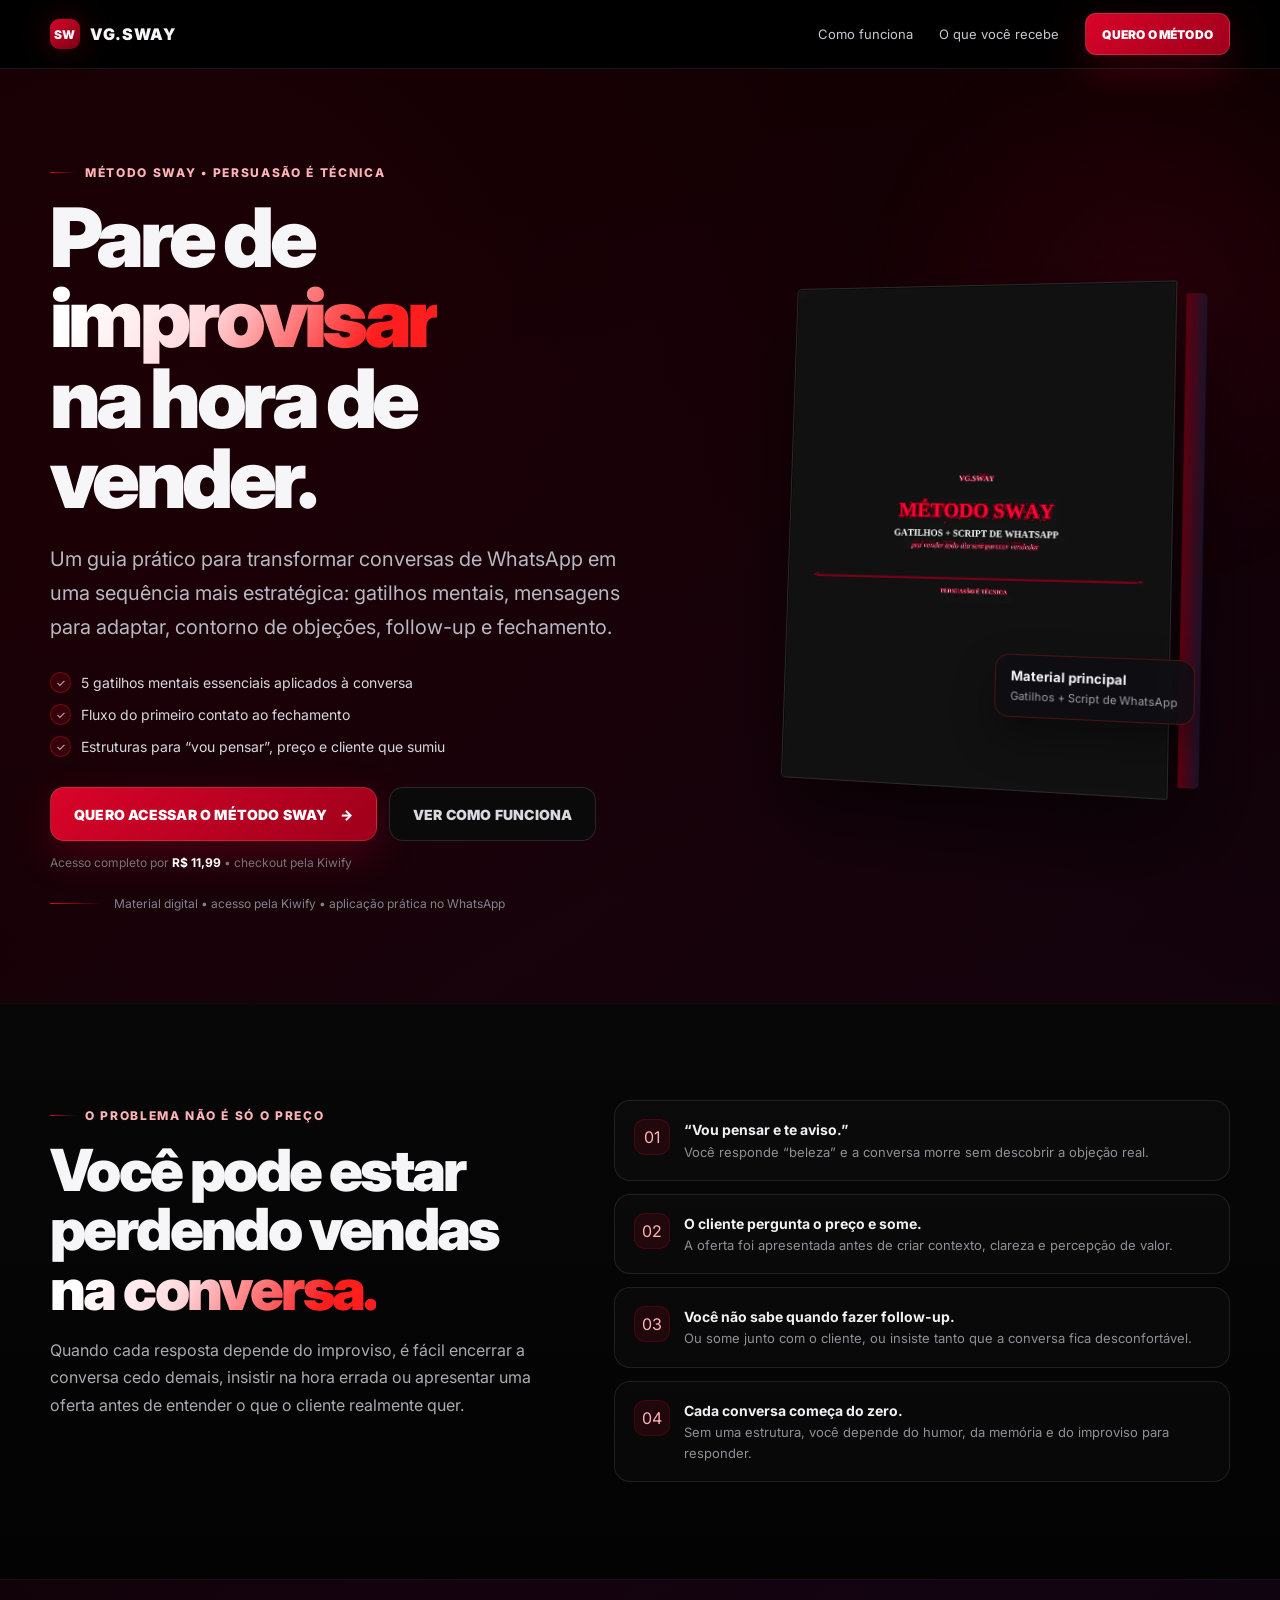
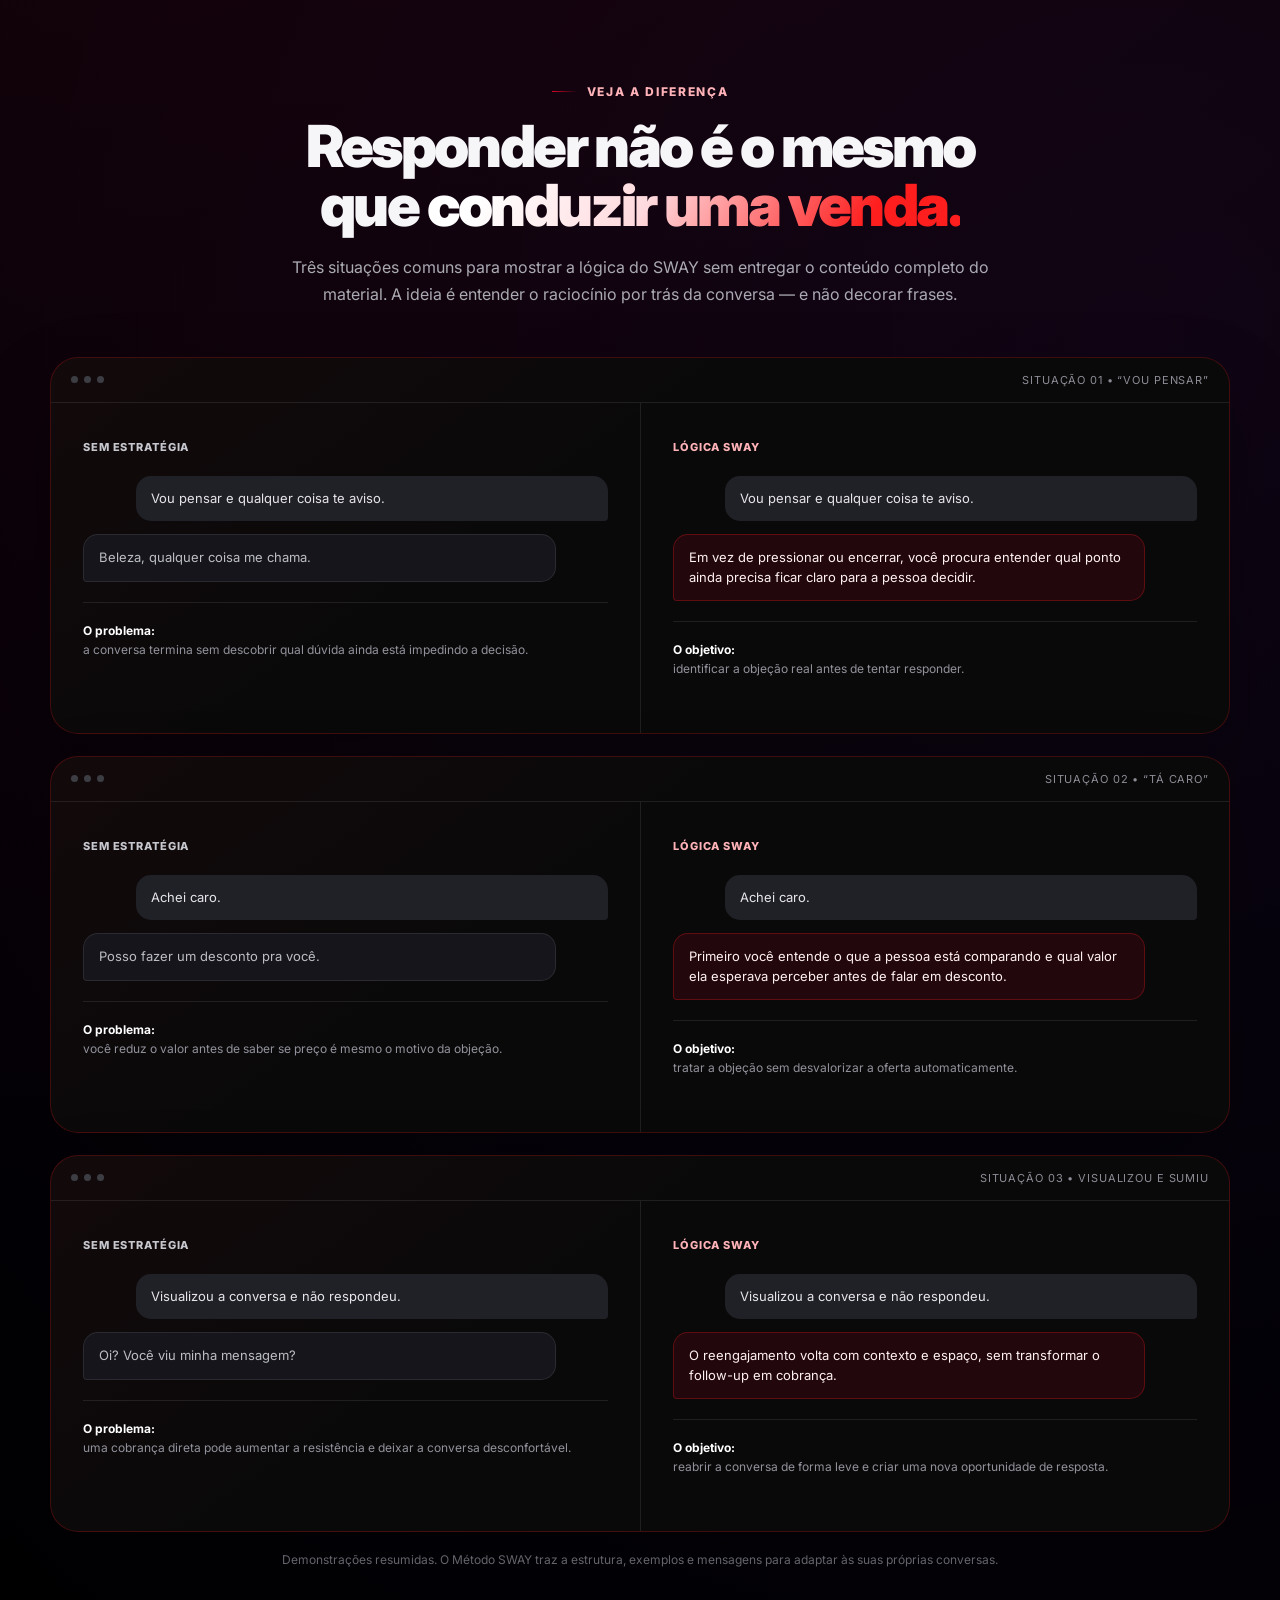
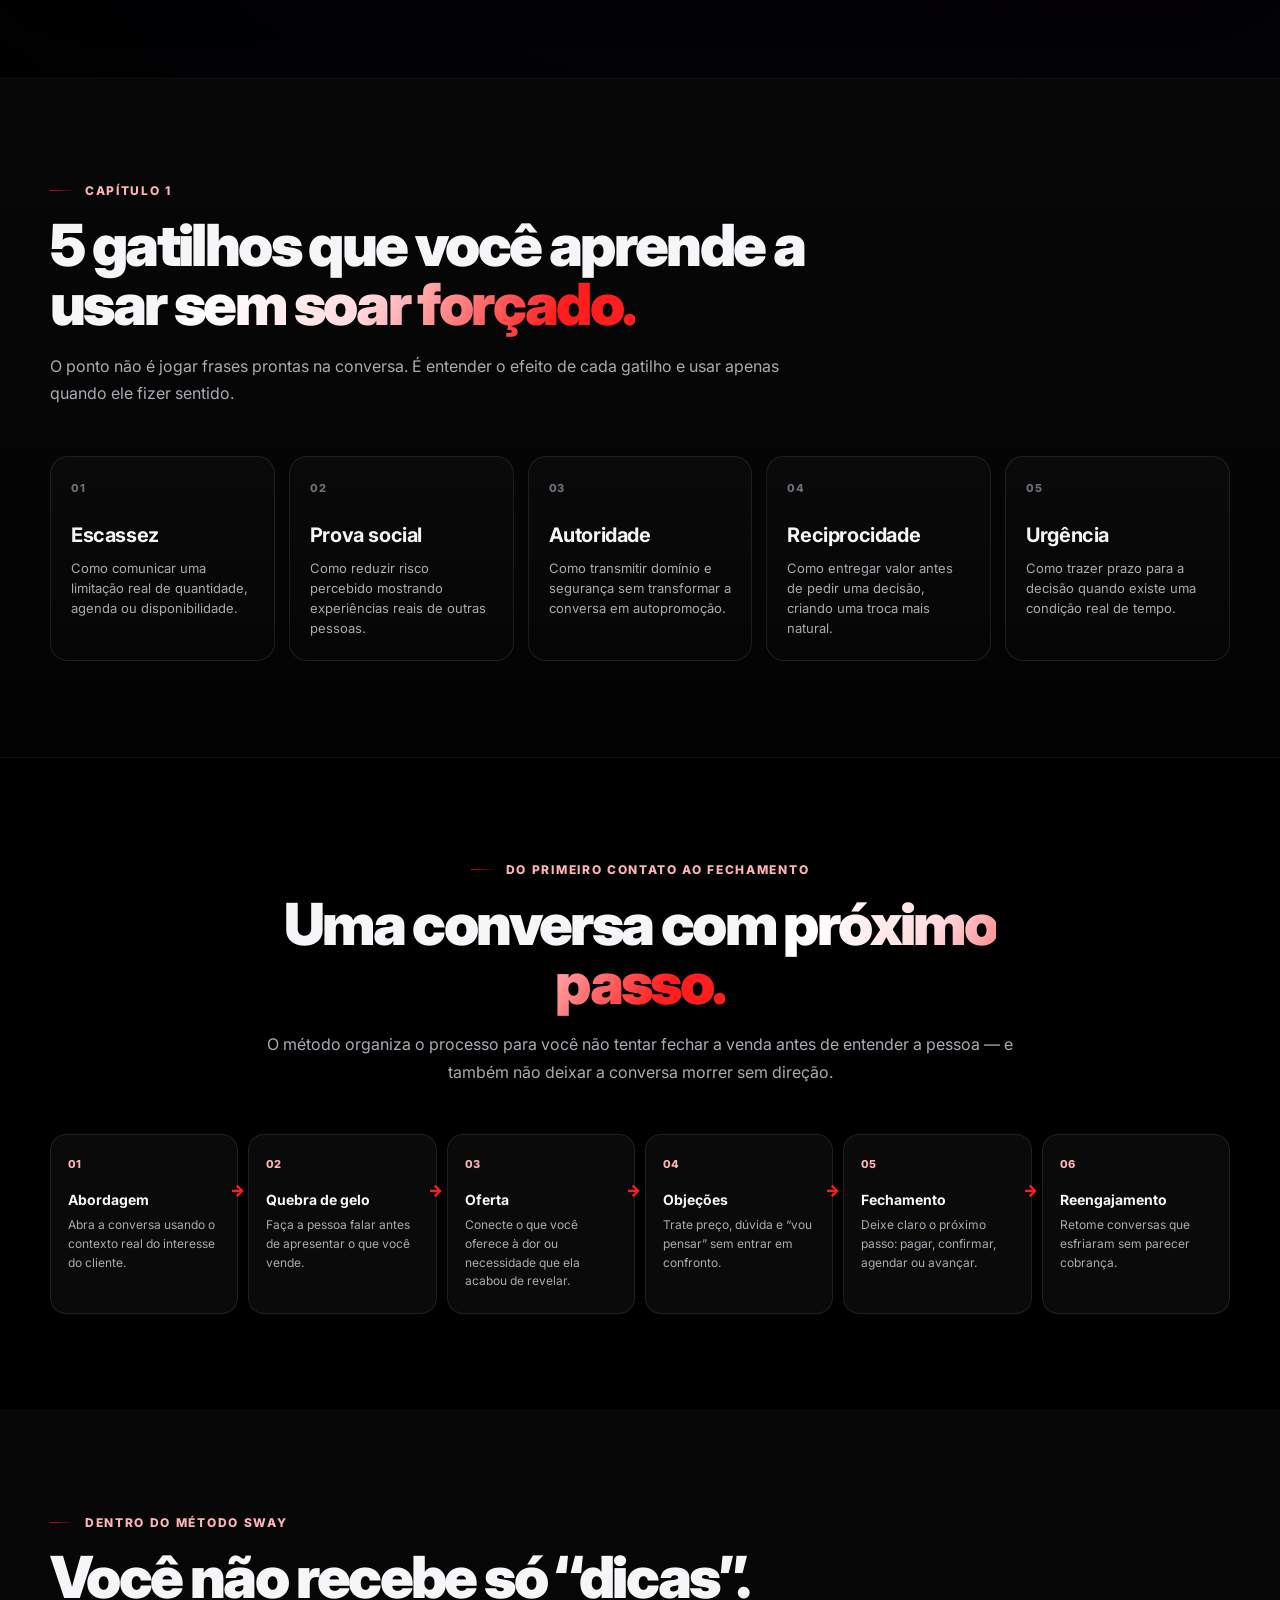
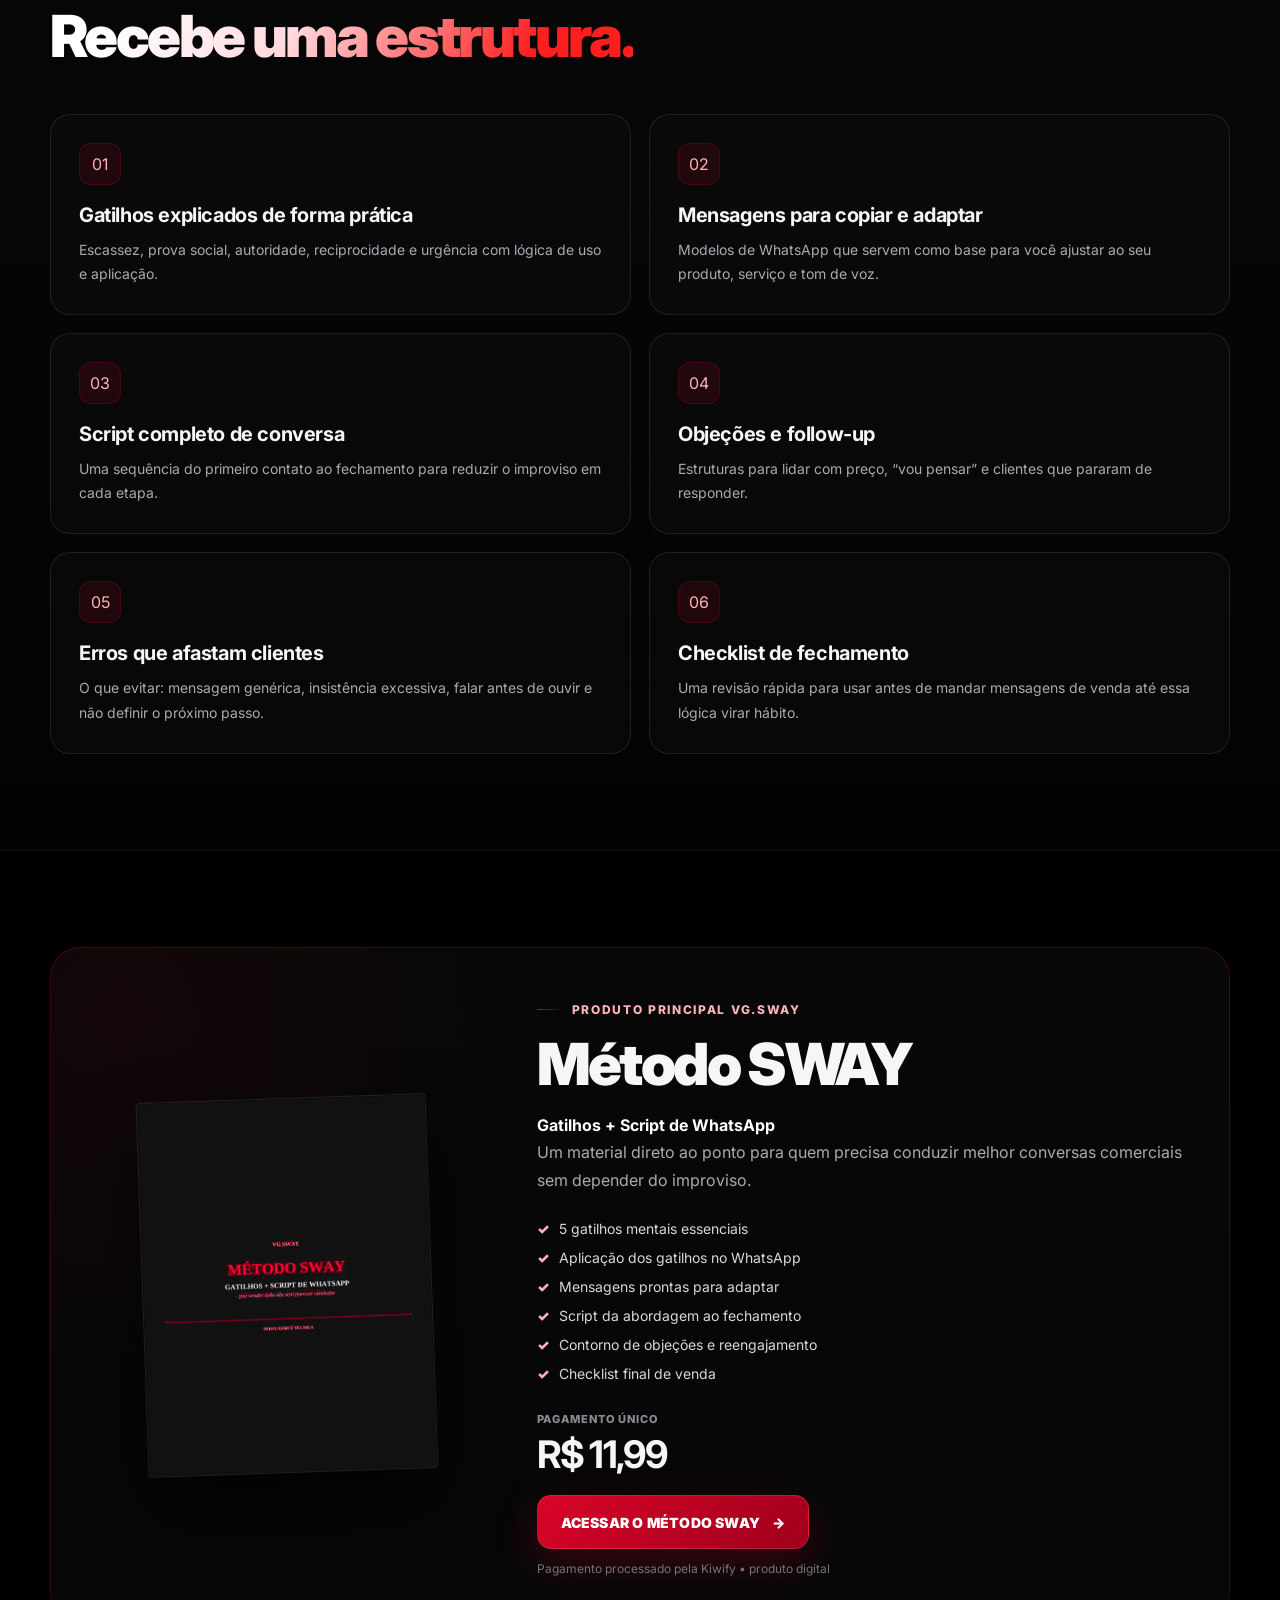
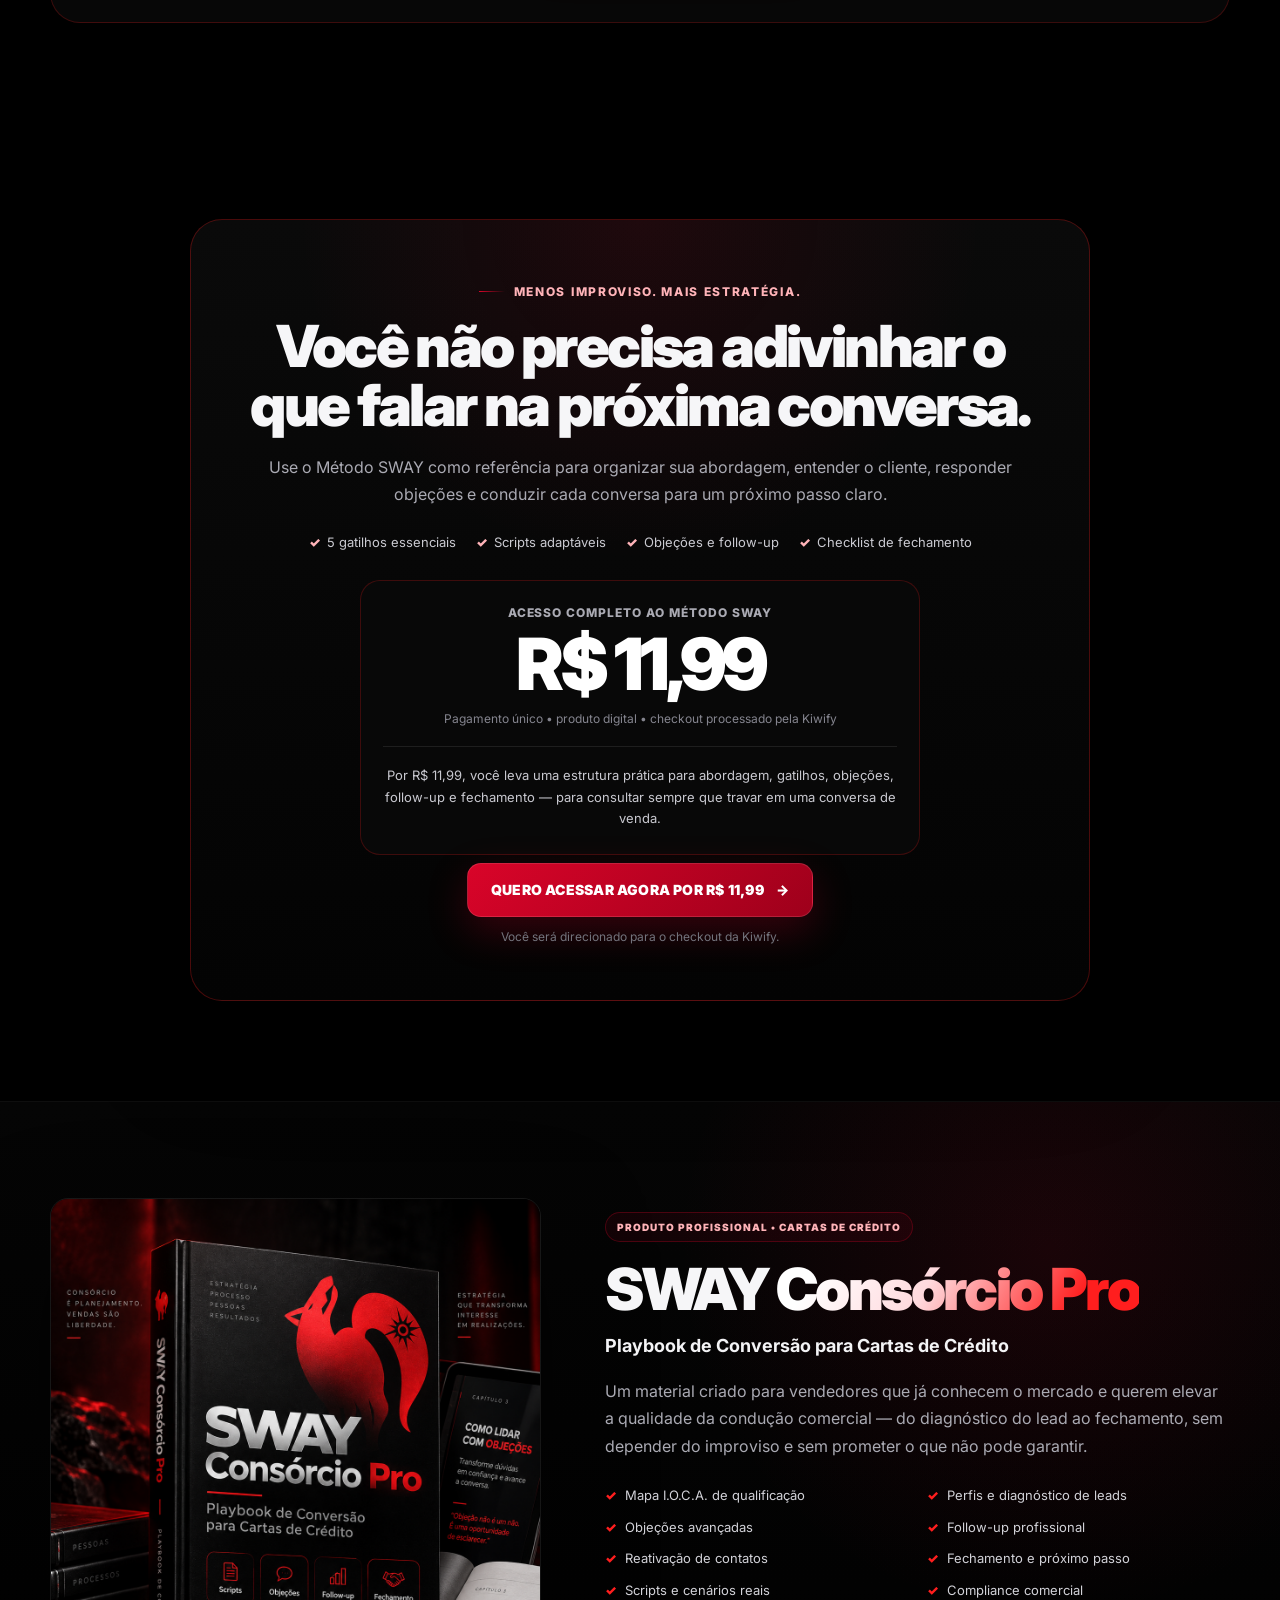
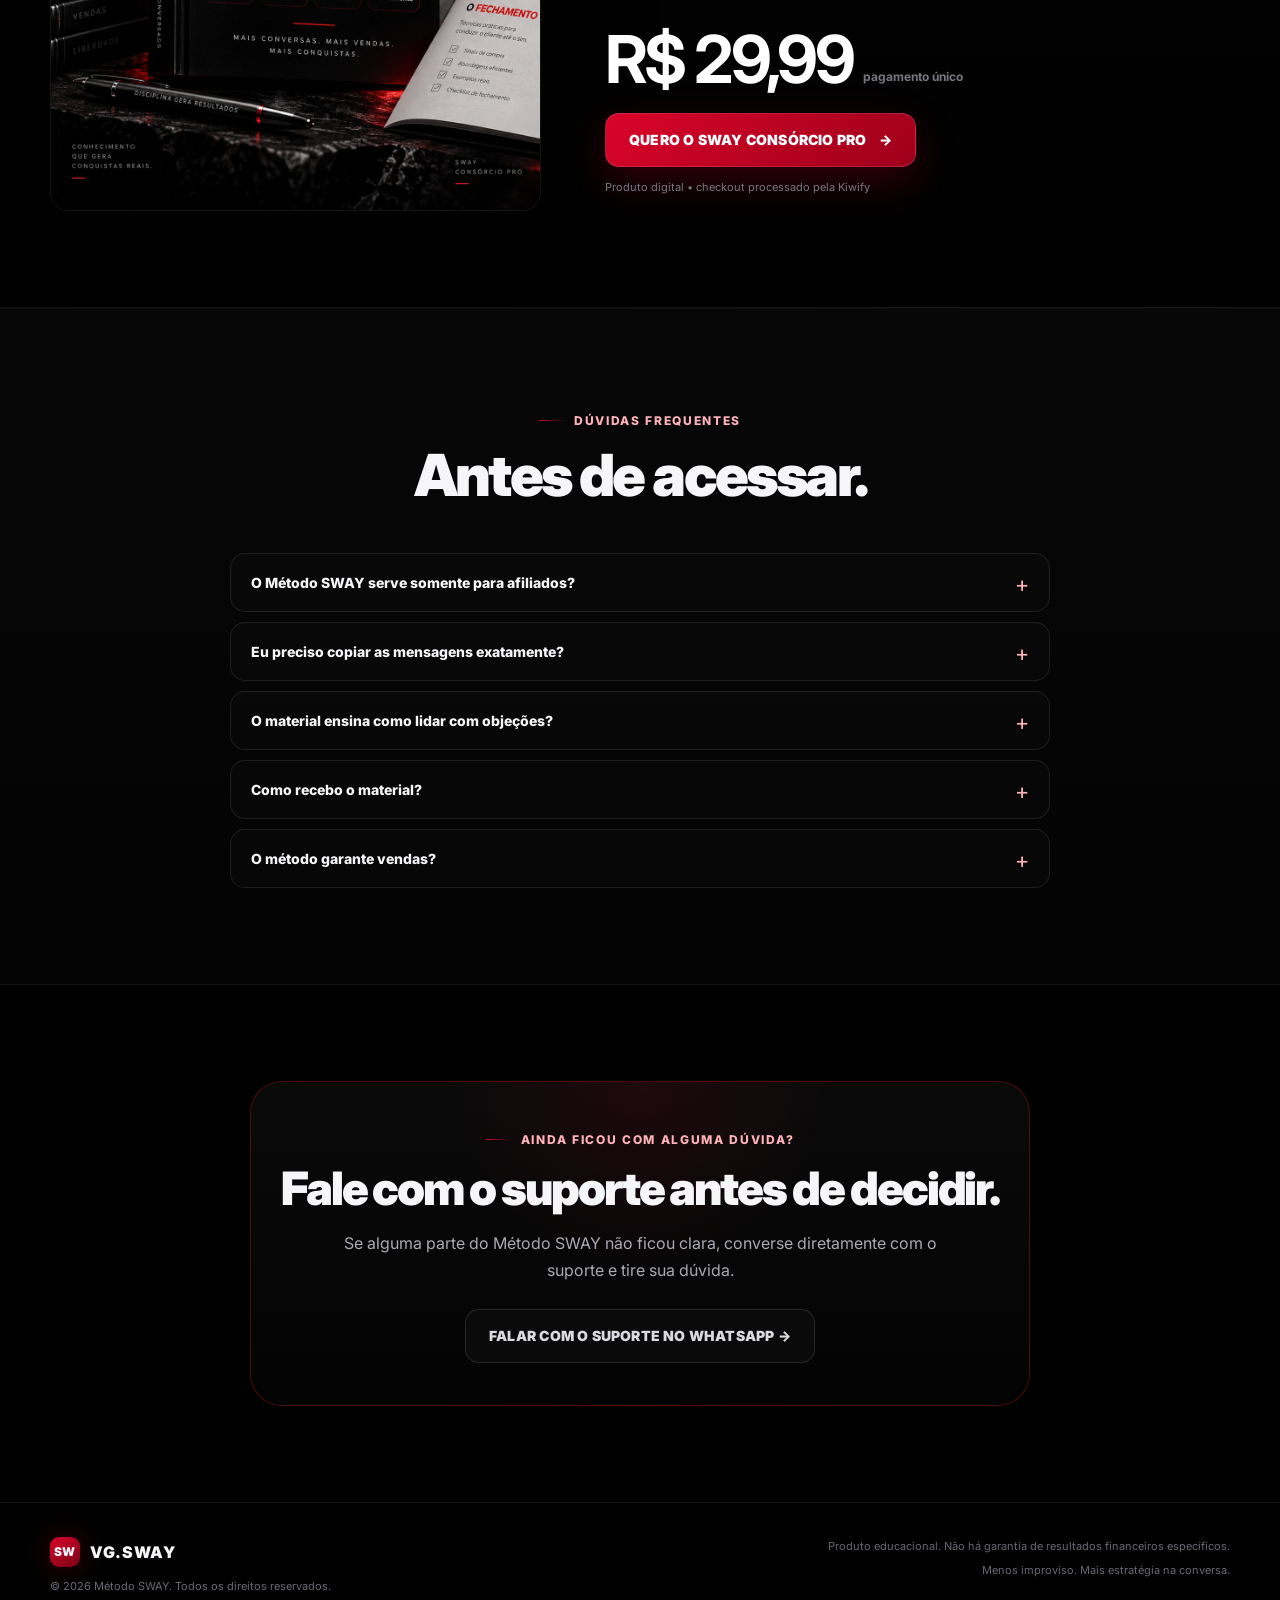
==== commit b1d31ecf: "Update index.html" ====
--- a/index.html
+++ b/index.html
@@ -1,4 +1,5 @@
 <!DOCTYPE html>
+<!-- SWAY_BUILD_RED_NO_FORM_20260913 -->
 <html lang="pt-BR">
 <head>
   <meta charset="UTF-8">
@@ -638,6 +639,155 @@
       content: "✓";
       color: var(--purple-3);
       font-weight: 900;
+    }
+
+
+    /* SEGUNDO PRODUTO — SWAY CONSÓRCIO PRO */
+    .special-product {
+      padding: 96px 0;
+      border-top: 1px solid rgba(255,255,255,.055);
+      border-bottom: 1px solid rgba(255,255,255,.055);
+      background:
+        radial-gradient(circle at 82% 18%, rgba(217,4,41,.10), transparent 30%),
+        linear-gradient(180deg, #050505, #000000);
+    }
+
+    .special-product-grid {
+      display: grid;
+      grid-template-columns: minmax(340px, .88fr) minmax(0, 1.12fr);
+      gap: 64px;
+      align-items: center;
+    }
+
+    .special-product-visual {
+      position: relative;
+      display: grid;
+      place-items: center;
+      min-height: 560px;
+    }
+
+    .special-product-visual::before {
+      content: "";
+      position: absolute;
+      width: 420px;
+      height: 420px;
+      border-radius: 50%;
+      background: radial-gradient(circle, rgba(217,4,41,.18), transparent 68%);
+      filter: blur(10px);
+    }
+
+    .special-product-visual img {
+      position: relative;
+      z-index: 2;
+      width: min(100%, 520px);
+      border-radius: 18px;
+      border: 1px solid rgba(255,255,255,.08);
+      box-shadow: 0 40px 100px rgba(0,0,0,.62);
+    }
+
+    .special-product-copy .product-tag {
+      display: inline-flex;
+      align-items: center;
+      gap: 8px;
+      padding: 8px 11px;
+      margin-bottom: 18px;
+      border-radius: 999px;
+      border: 1px solid rgba(217,4,41,.28);
+      background: rgba(217,4,41,.07);
+      color: #ffb3b8;
+      font-size: 10px;
+      font-weight: 900;
+      letter-spacing: .10em;
+      text-transform: uppercase;
+    }
+
+    .special-product-copy h2 {
+      margin-bottom: 14px;
+    }
+
+    .special-product-copy .subhead {
+      color: #f3f3f5;
+      font-size: 18px;
+      font-weight: 700;
+      line-height: 1.45;
+      margin-bottom: 18px;
+    }
+
+    .special-product-list {
+      list-style: none;
+      padding: 0;
+      margin: 26px 0 28px;
+      display: grid;
+      grid-template-columns: 1fr 1fr;
+      gap: 12px 18px;
+    }
+
+    .special-product-list li {
+      display: flex;
+      gap: 9px;
+      align-items: flex-start;
+      color: #d2d2d8;
+      font-size: 13px;
+      line-height: 1.5;
+    }
+
+    .special-product-list li::before {
+      content: "✓";
+      color: #ff1e1e;
+      font-weight: 900;
+    }
+
+    .special-price {
+      display: flex;
+      align-items: flex-end;
+      gap: 11px;
+      margin: 8px 0 22px;
+    }
+
+    .special-price strong {
+      color: #fff;
+      font-size: clamp(46px, 6vw, 66px);
+      line-height: .95;
+      letter-spacing: -.055em;
+    }
+
+    .special-price span {
+      padding-bottom: 7px;
+      color: #777781;
+      font-size: 12px;
+      font-weight: 700;
+    }
+
+    .special-product-copy .fine-print {
+      margin-top: 12px;
+      color: #777781;
+      font-size: 11px;
+      line-height: 1.55;
+    }
+
+    @media (max-width: 900px) {
+      .special-product-grid {
+        grid-template-columns: 1fr;
+        gap: 34px;
+      }
+
+      .special-product-visual {
+        min-height: auto;
+      }
+
+      .special-product-visual img {
+        width: min(100%, 560px);
+      }
+    }
+
+    @media (max-width: 600px) {
+      .special-product {
+        padding: 72px 0;
+      }
+
+      .special-product-list {
+        grid-template-columns: 1fr;
+      }
     }
 
     /* OFFER */
@@ -910,7 +1060,7 @@
       <div class="nav-links">
         <a href="#como-funciona">Como funciona</a>
         <a href="#conteudo">O que você recebe</a>
-        <a class="cta small" href="https://pay.kiwify.com.br/DbkFJGr" target="_blank" rel="noopener noreferrer">QUERO O MÉTODO</a>
+        <a class="cta small" href="https://pay.kiwify.com.br/DbkFJGr" target="_blank" rel="noopener noreferrer" data-product="Método SWAY">QUERO O MÉTODO</a>
       </div>
     </div>
   </div>
@@ -938,7 +1088,7 @@
           </div>
 
           <div class="hero-actions">
-            <a class="cta" href="https://pay.kiwify.com.br/DbkFJGr" target="_blank" rel="noopener noreferrer">
+            <a class="cta" href="https://pay.kiwify.com.br/DbkFJGr" target="_blank" rel="noopener noreferrer" data-product="Método SWAY">
               QUERO ACESSAR O MÉTODO SWAY <span>→</span>
             </a>
             <a class="cta secondary" href="#demonstracao">VER COMO FUNCIONA</a>
@@ -1283,7 +1433,7 @@
               <span style="display:block;color:#8b8b95;font-size:11px;font-weight:800;letter-spacing:.08em;text-transform:uppercase;margin-bottom:5px;">Pagamento único</span>
               <strong style="font-size:38px;letter-spacing:-.045em;">R$ 11,99</strong>
             </div>
-            <a class="cta" href="https://pay.kiwify.com.br/DbkFJGr" target="_blank" rel="noopener noreferrer">
+            <a class="cta" href="https://pay.kiwify.com.br/DbkFJGr" target="_blank" rel="noopener noreferrer" data-product="Método SWAY">
               ACESSAR O MÉTODO SWAY <span>→</span>
             </a>
             <div class="micro">Pagamento processado pela Kiwify • produto digital</div>
@@ -1356,10 +1506,68 @@
             </div>
           </div>
 
-          <a class="cta" href="https://pay.kiwify.com.br/DbkFJGr" target="_blank" rel="noopener noreferrer">
+          <a class="cta" href="https://pay.kiwify.com.br/DbkFJGr" target="_blank" rel="noopener noreferrer" data-product="Método SWAY">
             QUERO ACESSAR AGORA POR R$ 11,99 <span>→</span>
           </a>
           <div class="micro">Você será direcionado para o checkout da Kiwify.</div>
+        </div>
+      </div>
+    </section>
+
+
+    <!-- SEGUNDO PRODUTO — SWAY CONSÓRCIO PRO -->
+    <section class="special-product" id="consorcio-pro">
+      <div class="container special-product-grid">
+        <div class="special-product-visual reveal">
+          <img
+            src="[data-uri]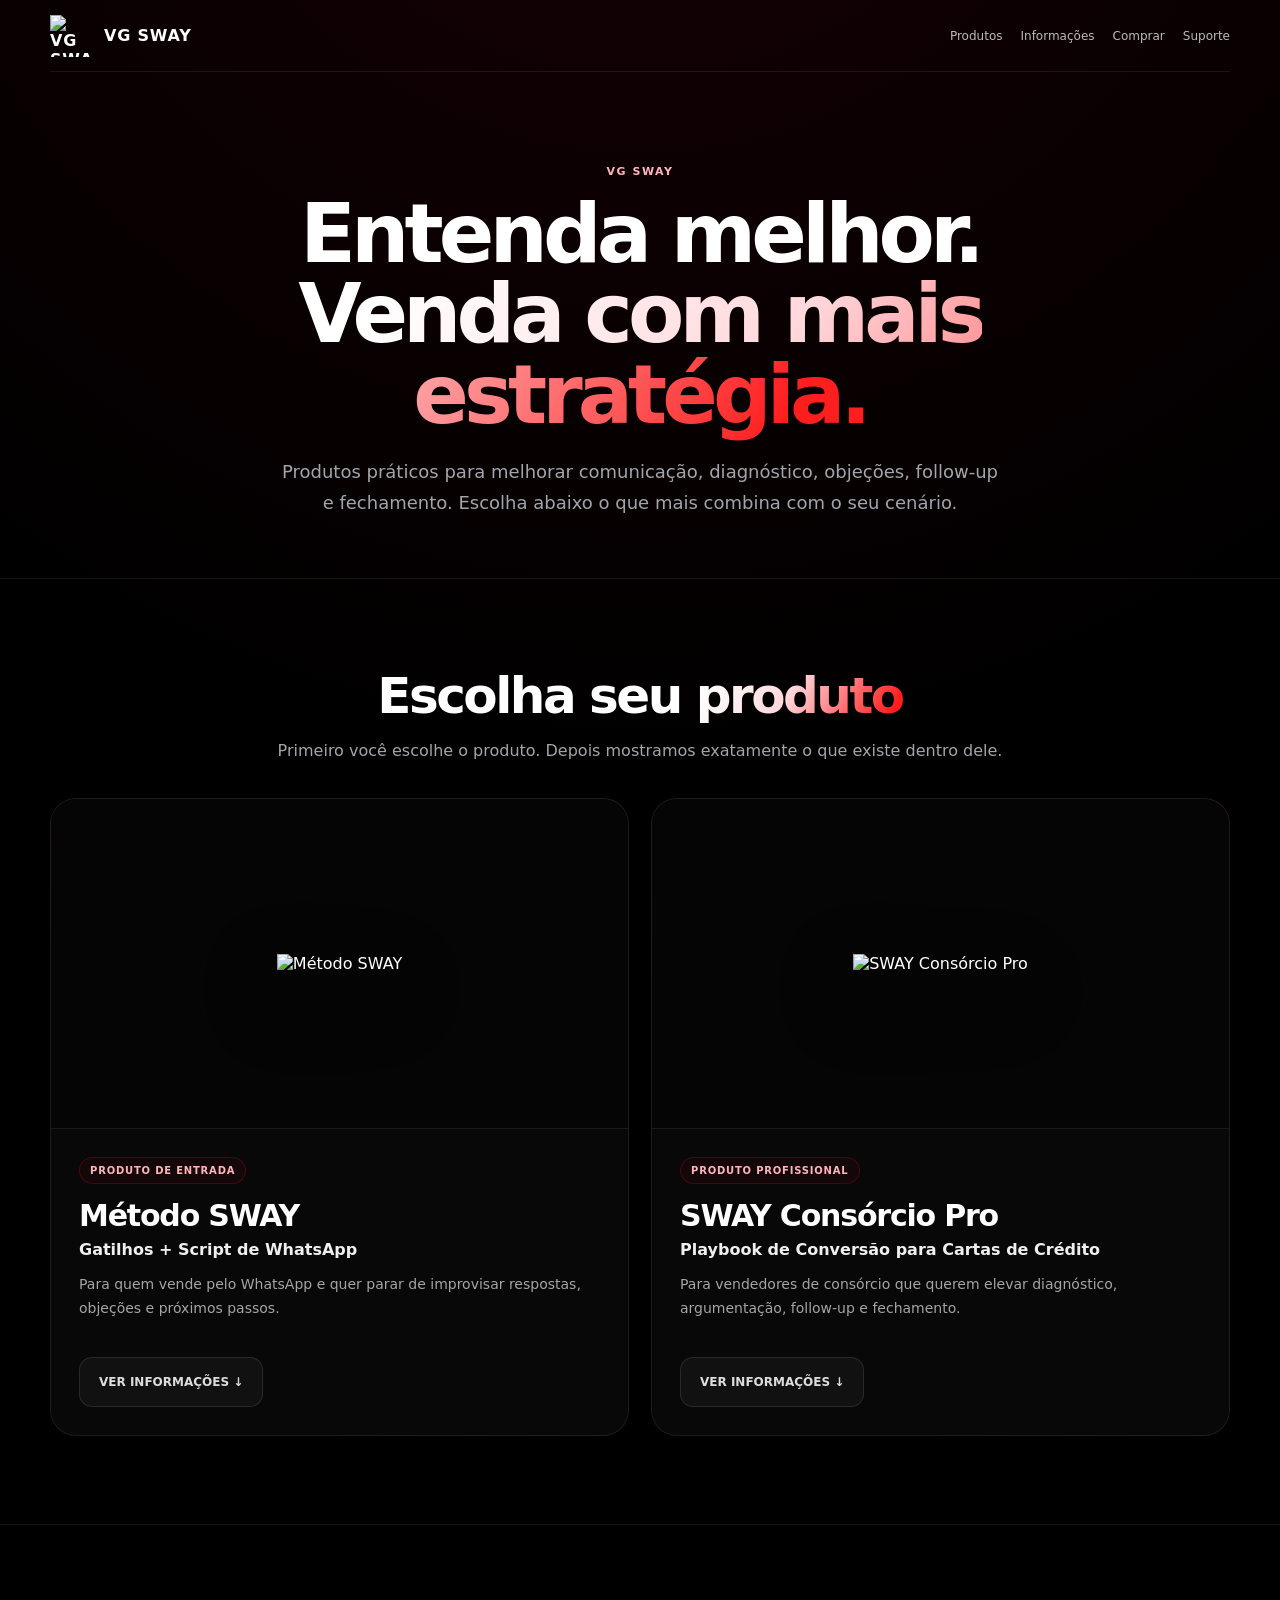
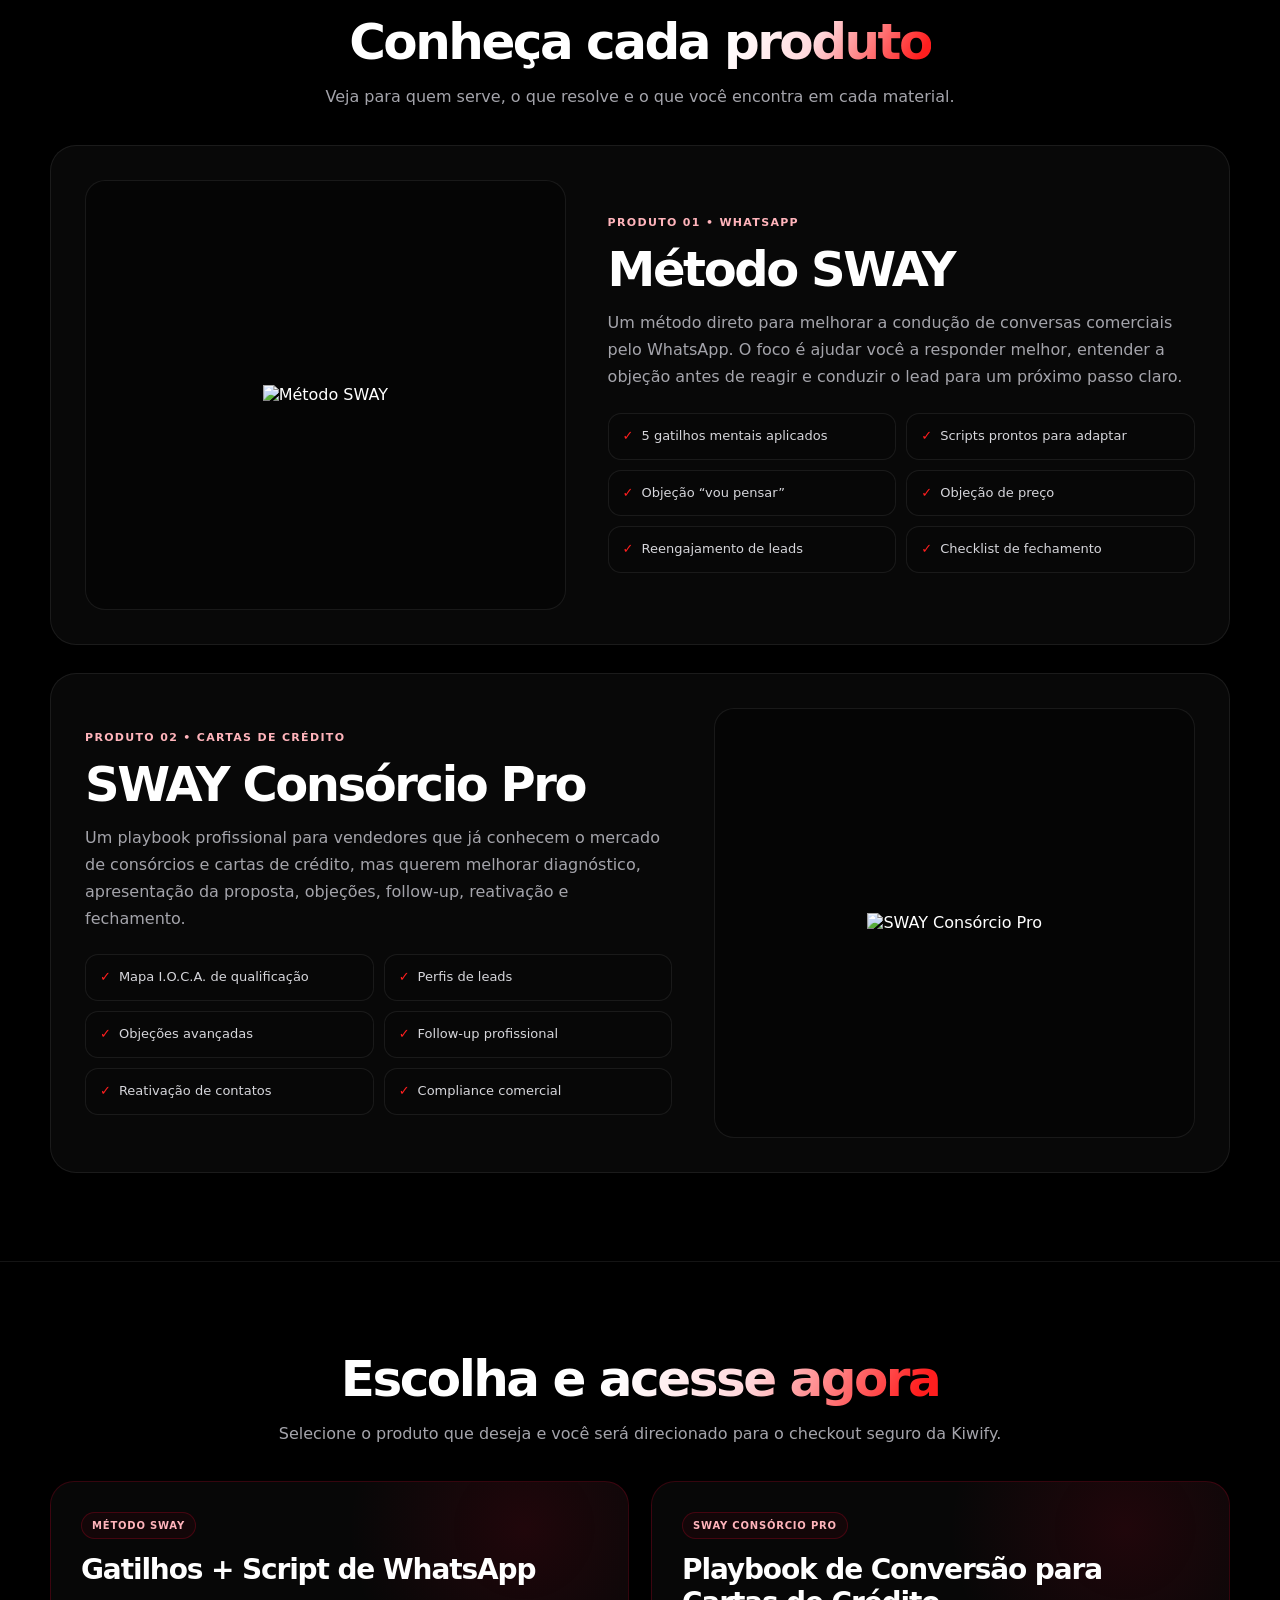
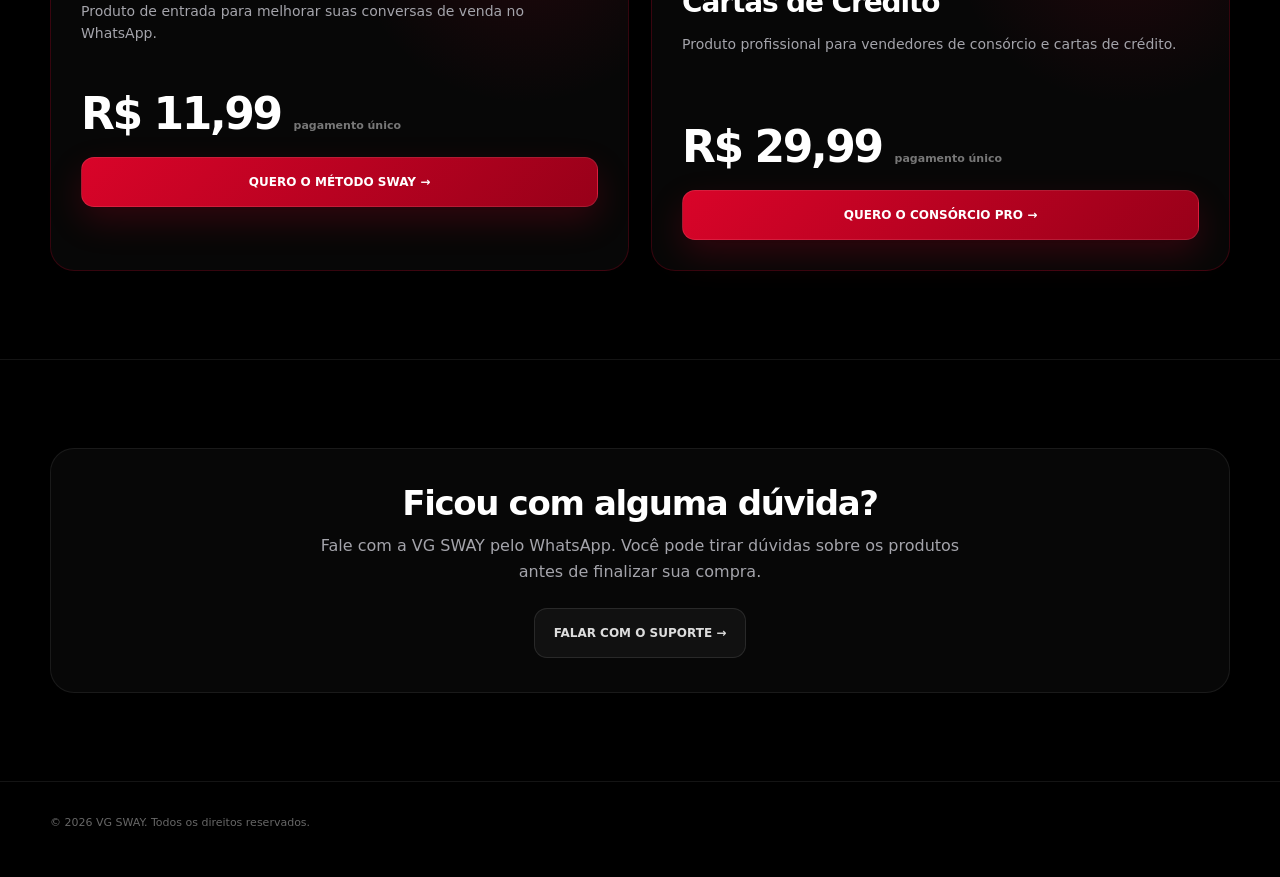
==== commit b94ed048: "Add initial HTML structure for VG SWAY site" ====
--- a/index.html
+++ b/index.html
@@ -1,1692 +1,387 @@
-<!DOCTYPE html>
-<!-- SWAY_BUILD_RED_NO_FORM_20260913 -->
-<html lang="pt-BR">
-<head>
-  <meta charset="UTF-8">
-  <meta name="viewport" content="width=device-width, initial-scale=1.0">
-
-  <title>Método SWAY — Gatilhos + Script de WhatsApp</title>
-  <meta name="description" content="Aprenda a conduzir conversas de venda pelo WhatsApp com gatilhos, scripts, contorno de objeções e uma estrutura clara do primeiro contato ao fechamento.">
-
-  <!-- Meta Pixel Code -->
-  <script>
-  !function(f,b,e,v,n,t,s)
-  {if(f.fbq)return;n=f.fbq=function(){n.callMethod?
-  n.callMethod.apply(n,arguments):n.queue.push(arguments)};
-  if(!f._fbq)f._fbq=n;n.push=n;n.loaded=!0;n.version='2.0';
-  n.queue=[];t=b.createElement(e);t.async=!0;
-  t.src=v;s=b.getElementsByTagName(e)[0];
-  s.parentNode.insertBefore(t,s)}(window, document,'script',
-  'https://connect.facebook.net/en_US/fbevents.js');
-  fbq('init', '1091769097150137');
-  fbq('track', 'PageView');
-  </script>
-  <noscript>
-    <img height="1" width="1" style="display:none"
-    src="https://www.facebook.com/tr?id=1091769097150137&ev=PageView&noscript=1"/>
-  </noscript>
-  <!-- End Meta Pixel Code -->
-
-  <link rel="preconnect" href="https://fonts.googleapis.com">
-  <link rel="preconnect" href="https://fonts.gstatic.com" crossorigin>
-  <link href="https://fonts.googleapis.com/css2?family=Inter:wght@400;500;600;700;800;900&display=swap" rel="stylesheet">
-
-  <style>
-    :root {
-      --bg: #000000;
-      --bg-2: #070707;
-      --panel: #0B0B0B;
-      --panel-2: #111111;
-      --text: #f6f6f8;
-      --muted: #aaaab3;
-      --muted-2: #777783;
-      --line: rgba(255,255,255,.09);
-      --purple: #D90429;
-      --purple-2: #FF1E1E;
-      --purple-3: #FFB3B8;
-      --glow: rgba(217,4,41,.28);
-      --success: #6ee7a8;
-      --max: 1180px;
-      --radius: 22px;
-    }
-
-    * { box-sizing: border-box; }
-    html { scroll-behavior: smooth; background: var(--bg); }
-    body {
-      margin: 0;
-      background:
-        radial-gradient(circle at 12% 4%, rgba(217,4,41,.13), transparent 26%),
-        radial-gradient(circle at 88% 20%, rgba(124,60,255,.08), transparent 24%),
-        var(--bg);
-      color: var(--text);
-      font-family: Inter, system-ui, -apple-system, BlinkMacSystemFont, "Segoe UI", sans-serif;
-      overflow-x: hidden;
-    }
-    a { color: inherit; }
-    img { max-width: 100%; display: block; }
-    button, input { font: inherit; }
-    section { scroll-margin-top: 90px; }
-
-    .container {
-      width: min(var(--max), calc(100% - 36px));
-      margin: 0 auto;
-    }
-    .narrow { max-width: 820px; margin-inline: auto; }
-    .eyebrow {
-      display: inline-flex;
-      align-items: center;
-      gap: 9px;
-      margin-bottom: 18px;
-      color: var(--purple-3);
-      font-size: 12px;
-      font-weight: 800;
-      letter-spacing: .14em;
-      text-transform: uppercase;
-    }
-    .eyebrow::before {
-      content: "";
-      width: 26px;
-      height: 1px;
-      background: linear-gradient(90deg, var(--purple), transparent);
-    }
-    .gradient {
-      color: transparent;
-      background: linear-gradient(120deg, #fff 12%, #FFD9DD 42%, #FF1E1E 82%);
-      background-clip: text;
-      -webkit-background-clip: text;
-    }
-    .muted { color: var(--muted); }
-    .section {
-      padding: 96px 0;
-      position: relative;
-    }
-    .section.alt {
-      background: linear-gradient(180deg, #070707, #030303);
-      border-top: 1px solid rgba(255,255,255,.045);
-      border-bottom: 1px solid rgba(255,255,255,.045);
-    }
-    .section-head {
-      max-width: 760px;
-      margin-bottom: 48px;
-    }
-    .section-head.center {
-      text-align: center;
-      margin-left: auto;
-      margin-right: auto;
-    }
-    .section-head.center .eyebrow { justify-content: center; }
-    h1,h2,h3,p { margin-top: 0; }
-    h1 {
-      font-size: clamp(42px, 6.6vw, 82px);
-      line-height: .98;
-      letter-spacing: -.055em;
-      margin-bottom: 24px;
-      font-weight: 900;
-    }
-    h2 {
-      font-size: clamp(34px, 4.6vw, 58px);
-      line-height: 1.02;
-      letter-spacing: -.045em;
-      margin-bottom: 18px;
-      font-weight: 900;
-    }
-    h3 {
-      font-size: 20px;
-      line-height: 1.25;
-      letter-spacing: -.02em;
-      margin-bottom: 10px;
-    }
-    p {
-      color: var(--muted);
-      font-size: 16px;
-      line-height: 1.72;
-    }
-
-    /* TOPBAR / NAV */
-    .topbar {
-      border-bottom: 1px solid var(--line);
-      background: rgba(0,0,0,.92);
-      backdrop-filter: blur(14px);
-      position: sticky;
-      top: 0;
-      z-index: 1000;
-    }
-    .nav {
-      min-height: 68px;
-      display: flex;
-      align-items: center;
-      justify-content: space-between;
-      gap: 20px;
-    }
-    .brand {
-      display: flex;
-      align-items: center;
-      gap: 10px;
-      font-weight: 900;
-      letter-spacing: .04em;
-      text-decoration: none;
-    }
-    .brand-mark {
-      width: 30px;
-      height: 30px;
-      border-radius: 9px;
-      display: grid;
-      place-items: center;
-      background: linear-gradient(145deg, var(--purple), #7A0015);
-      box-shadow: 0 0 30px var(--glow);
-      font-size: 12px;
-    }
-    .nav-links {
-      display: flex;
-      align-items: center;
-      gap: 26px;
-      font-size: 13px;
-      color: #c7c7ce;
-    }
-    .nav-links a {
-      text-decoration: none;
-      transition: color .2s;
-    }
-    .nav-links a:hover { color: #fff; }
-
-    /* BUTTONS */
-    .cta {
-      display: inline-flex;
-      align-items: center;
-      justify-content: center;
-      gap: 12px;
-      min-height: 54px;
-      padding: 0 23px;
-      border-radius: 14px;
-      text-decoration: none;
-      font-size: 14px;
-      font-weight: 900;
-      letter-spacing: .015em;
-      border: 1px solid rgba(255,255,255,.12);
-      background: linear-gradient(135deg, #D90429, #9E001B);
-      color: #fff;
-      box-shadow: 0 14px 40px rgba(217,4,41,.24);
-      transition: transform .2s, box-shadow .2s, filter .2s;
-    }
-    .cta:hover {
-      transform: translateY(-2px);
-      box-shadow: 0 18px 50px rgba(217,4,41,.34);
-      filter: brightness(1.06);
-    }
-    .cta.small {
-      min-height: 42px;
-      padding: 0 16px;
-      font-size: 12px;
-      border-radius: 11px;
-    }
-    .cta.secondary {
-      background: #0A0A0A;
-      box-shadow: none;
-      color: #d9d9df;
-    }
-    .cta.secondary:hover { background: rgba(255,255,255,.065); }
-    .micro {
-      margin-top: 12px;
-      color: #74747d;
-      font-size: 12px;
-    }
-
-    /* HERO */
-    .hero {
-      padding: 88px 0 92px;
-      min-height: calc(100vh - 68px);
-      display: flex;
-      align-items: center;
-      position: relative;
-      overflow: hidden;
-    }
-    .hero::before {
-      content: "";
-      position: absolute;
-      width: 620px;
-      height: 620px;
-      right: -180px;
-      top: -80px;
-      border-radius: 50%;
-      background: radial-gradient(circle, rgba(217,4,41,.10), transparent 65%);
-      filter: blur(12px);
-      pointer-events: none;
-    }
-    .hero-grid {
-      display: grid;
-      grid-template-columns: minmax(0, 1.08fr) minmax(360px, .92fr);
-      gap: 72px;
-      align-items: center;
-    }
-    .hero-copy { position: relative; z-index: 2; }
-    .hero-copy p.lead {
-      max-width: 690px;
-      font-size: clamp(17px, 2vw, 20px);
-      line-height: 1.68;
-      color: #b8b8c1;
-      margin-bottom: 28px;
-    }
-    .hero-points {
-      display: grid;
-      gap: 11px;
-      margin: 0 0 30px;
-    }
-    .hero-point {
-      display: flex;
-      align-items: center;
-      gap: 10px;
-      color: #d7d7dc;
-      font-size: 14px;
-    }
-    .hero-point i {
-      width: 21px;
-      height: 21px;
-      border-radius: 50%;
-      display: grid;
-      place-items: center;
-      font-style: normal;
-      font-size: 11px;
-      background: rgba(217,4,41,.14);
-      border: 1px solid rgba(255,30,30,.35);
-      color: var(--purple-3);
-    }
-    .hero-actions {
-      display: flex;
-      flex-wrap: wrap;
-      gap: 12px;
-      align-items: center;
-    }
-    .hero-proof {
-      margin-top: 26px;
-      display: flex;
-      align-items: center;
-      gap: 12px;
-      color: #82828c;
-      font-size: 12px;
-    }
-    .hero-proof .line {
-      width: 52px;
-      height: 1px;
-      background: linear-gradient(90deg, var(--purple), transparent);
-    }
-
-    /* BOOK MOCKUP */
-    .book-stage {
-      min-height: 580px;
-      display: grid;
-      place-items: center;
-      position: relative;
-      perspective: 1200px;
-    }
-    .book-stage::before {
-      content: "";
-      position: absolute;
-      width: 390px;
-      height: 390px;
-      border-radius: 50%;
-      background: radial-gradient(circle, rgba(217,4,41,.16), rgba(217,4,41,.025) 48%, transparent 68%);
-      filter: blur(7px);
-    }
-    .book {
-      width: min(82%, 390px);
-      position: relative;
-      z-index: 2;
-      transform: rotateY(-11deg) rotateX(3deg) rotateZ(1deg);
-      filter: drop-shadow(0 44px 40px rgba(0,0,0,.6));
-      transition: transform .45s ease;
-    }
-    .book:hover { transform: rotateY(-4deg) rotateX(1deg) translateY(-6px); }
-    .book::after {
-      content: "";
-      position: absolute;
-      inset: 2.5% -3.5% 2.5% auto;
-      width: 5%;
-      border-radius: 0 5px 5px 0;
-      background: linear-gradient(90deg, #5F0010, #1b1227);
-      transform: translateX(78%);
-      z-index: -1;
-    }
-    .book img {
-      width: 100%;
-      border-radius: 5px 2px 2px 5px;
-      border: 1px solid rgba(255,255,255,.11);
-      background: #111;
-    }
-    .book-badge {
-      position: absolute;
-      right: -24px;
-      bottom: 72px;
-      z-index: 4;
-      padding: 12px 15px;
-      border-radius: 14px;
-      background: rgba(15,15,19,.90);
-      border: 1px solid rgba(255,30,30,.26);
-      backdrop-filter: blur(12px);
-      box-shadow: 0 20px 40px rgba(0,0,0,.35);
-    }
-    .book-badge strong { display: block; font-size: 13px; }
-    .book-badge span { color: #9d9da7; font-size: 11px; }
-
-    /* PROBLEM */
-    .problem-grid {
-      display: grid;
-      grid-template-columns: .9fr 1.1fr;
-      gap: 60px;
-      align-items: start;
-    }
-    .pain-list {
-      display: grid;
-      gap: 13px;
-    }
-    .pain {
-      display: flex;
-      gap: 14px;
-      padding: 18px 19px;
-      border: 1px solid var(--line);
-      border-radius: 16px;
-      background: rgba(255,255,255,.018);
-    }
-    .pain b {
-      color: #f1f1f3;
-      font-size: 14px;
-      line-height: 1.45;
-      font-weight: 700;
-    }
-    .pain span {
-      color: #8f8f98;
-      font-size: 13px;
-      line-height: 1.55;
-    }
-    .pain-icon {
-      width: 36px;
-      height: 36px;
-      flex: 0 0 auto;
-      border-radius: 11px;
-      display: grid;
-      place-items: center;
-      background: rgba(217,4,41,.11);
-      color: var(--purple-3);
-      border: 1px solid rgba(217,4,41,.2);
-    }
-
-    /* DEMO */
-    .demo-stack {
-      display: grid;
-      gap: 22px;
-    }
-
-    .demo {
-      border: 1px solid rgba(255,30,30,.22);
-      background:
-        linear-gradient(145deg, rgba(217,4,41,.045), transparent 45%),
-        #090909;
-      border-radius: 28px;
-      overflow: hidden;
-      box-shadow: 0 35px 80px rgba(0,0,0,.24);
-    }
-    .demo-top {
-      padding: 15px 20px;
-      border-bottom: 1px solid var(--line);
-      display: flex;
-      align-items: center;
-      justify-content: space-between;
-      gap: 12px;
-      color: #8d8d97;
-      font-size: 11px;
-      letter-spacing: .08em;
-      text-transform: uppercase;
-    }
-    .dots { display: flex; gap: 6px; }
-    .dots i { width: 7px; height: 7px; border-radius: 50%; background: #3d3d44; }
-    .demo-body {
-      display: grid;
-      grid-template-columns: 1fr 1fr;
-      gap: 0;
-    }
-    .demo-col {
-      padding: 32px;
-      min-height: 330px;
-    }
-    .demo-col + .demo-col { border-left: 1px solid var(--line); }
-    .demo-label {
-      display: inline-flex;
-      align-items: center;
-      gap: 8px;
-      margin-bottom: 22px;
-      font-size: 11px;
-      font-weight: 800;
-      letter-spacing: .08em;
-      text-transform: uppercase;
-    }
-    .demo-label.bad { color: #c7c7ce; }
-    .demo-label.good { color: var(--purple-3); }
-    .bubble {
-      max-width: 90%;
-      padding: 13px 15px;
-      border-radius: 15px;
-      margin-bottom: 13px;
-      font-size: 13px;
-      line-height: 1.5;
-    }
-    .bubble.client {
-      margin-left: auto;
-      background: #202027;
-      color: #e6e6e9;
-      border-bottom-right-radius: 4px;
-    }
-    .bubble.seller {
-      background: #15151b;
-      border: 1px solid var(--line);
-      color: #bdbdc5;
-      border-bottom-left-radius: 4px;
-    }
-    .bubble.sway {
-      background: rgba(217,4,41,.12);
-      border: 1px solid rgba(255,30,30,.28);
-      color: #FFF1F2;
-      border-bottom-left-radius: 4px;
-    }
-    .demo-note {
-      margin-top: 20px;
-      padding-top: 18px;
-      border-top: 1px solid var(--line);
-      color: #92929c;
-      font-size: 12px;
-      line-height: 1.6;
-    }
-    .demo-note strong { color: #fff; }
-
-    /* GRID CARDS */
-    .cards-5 {
-      display: grid;
-      grid-template-columns: repeat(5, 1fr);
-      gap: 14px;
-    }
-    .trigger-card {
-      padding: 24px 20px 22px;
-      border: 1px solid var(--line);
-      border-radius: 18px;
-      background: linear-gradient(180deg, rgba(255,255,255,.025), rgba(255,255,255,.01));
-      min-height: 190px;
-      transition: transform .25s, border-color .25s, background .25s;
-    }
-    .trigger-card:hover {
-      transform: translateY(-4px);
-      border-color: rgba(255,30,30,.35);
-      background: linear-gradient(180deg, rgba(217,4,41,.075), rgba(255,255,255,.012));
-    }
-    .trigger-num {
-      display: block;
-      margin-bottom: 28px;
-      color: #6f6f79;
-      font-size: 11px;
-      font-weight: 800;
-      letter-spacing: .08em;
-    }
-    .trigger-card p { font-size: 13px; line-height: 1.55; margin-bottom: 0; }
-
-    /* FLOW */
-    .flow {
-      display: grid;
-      grid-template-columns: repeat(6, 1fr);
-      gap: 10px;
-      position: relative;
-    }
-    .flow-step {
-      padding: 22px 17px;
-      border-radius: 16px;
-      background: #0A0A0A;
-      border: 1px solid var(--line);
-      position: relative;
-      min-height: 150px;
-    }
-    .flow-step:not(:last-child)::after {
-      content: "→";
-      position: absolute;
-      right: -10px;
-      top: 45px;
-      width: 20px;
-      text-align: center;
-      color: var(--purple-2);
-      z-index: 5;
-      font-weight: 900;
-    }
-    .flow-step span {
-      display: block;
-      color: var(--purple-3);
-      font-size: 11px;
-      font-weight: 800;
-      margin-bottom: 20px;
-    }
-    .flow-step b {
-      display: block;
-      font-size: 14px;
-      margin-bottom: 8px;
-    }
-    .flow-step p {
-      font-size: 12px;
-      line-height: 1.55;
-      margin: 0;
-    }
-
-    /* RECEIVE */
-    .receive-grid {
-      display: grid;
-      grid-template-columns: 1fr 1fr;
-      gap: 18px;
-    }
-    .receive-card {
-      padding: 28px;
-      border: 1px solid var(--line);
-      border-radius: 20px;
-      background: rgba(255,255,255,.018);
-    }
-    .receive-card .icon {
-      width: 42px;
-      height: 42px;
-      display: grid;
-      place-items: center;
-      border-radius: 12px;
-      margin-bottom: 18px;
-      background: rgba(217,4,41,.11);
-      border: 1px solid rgba(217,4,41,.23);
-      color: var(--purple-3);
-    }
-    .receive-card p { margin-bottom: 0; font-size: 14px; }
-
-    /* PRODUCT DISPLAY */
-    .product-block {
-      display: grid;
-      grid-template-columns: .74fr 1.26fr;
-      gap: 60px;
-      align-items: center;
-      padding: 46px;
-      border: 1px solid rgba(255,30,30,.2);
-      border-radius: 30px;
-      background:
-        radial-gradient(circle at 6% 10%, rgba(217,4,41,.06), transparent 30%),
-        #070707;
-      overflow: hidden;
-    }
-    .product-cover {
-      position: relative;
-      display: grid;
-      place-items: center;
-      min-height: 430px;
-    }
-    .product-cover img {
-      width: min(100%, 290px);
-      border-radius: 4px;
-      transform: rotate(-2deg);
-      box-shadow: 0 35px 70px rgba(0,0,0,.58);
-      border: 1px solid rgba(255,255,255,.1);
-    }
-    .product-copy ul {
-      list-style: none;
-      padding: 0;
-      margin: 26px 0 30px;
-      display: grid;
-      gap: 12px;
-    }
-    .product-copy li {
-      color: #d8d8de;
-      font-size: 14px;
-      display: flex;
-      gap: 10px;
-      align-items: flex-start;
-    }
-    .product-copy li::before {
-      content: "✓";
-      color: var(--purple-3);
-      font-weight: 900;
-    }
-
-
-    /* SEGUNDO PRODUTO — SWAY CONSÓRCIO PRO */
-    .special-product {
-      padding: 96px 0;
-      border-top: 1px solid rgba(255,255,255,.055);
-      border-bottom: 1px solid rgba(255,255,255,.055);
-      background:
-        radial-gradient(circle at 82% 18%, rgba(217,4,41,.10), transparent 30%),
-        linear-gradient(180deg, #050505, #000000);
-    }
-
-    .special-product-grid {
-      display: grid;
-      grid-template-columns: minmax(340px, .88fr) minmax(0, 1.12fr);
-      gap: 64px;
-      align-items: center;
-    }
-
-    .special-product-visual {
-      position: relative;
-      display: grid;
-      place-items: center;
-      min-height: 560px;
-    }
-
-    .special-product-visual::before {
-      content: "";
-      position: absolute;
-      width: 420px;
-      height: 420px;
-      border-radius: 50%;
-      background: radial-gradient(circle, rgba(217,4,41,.18), transparent 68%);
-      filter: blur(10px);
-    }
-
-    .special-product-visual img {
-      position: relative;
-      z-index: 2;
-      width: min(100%, 520px);
-      border-radius: 18px;
-      border: 1px solid rgba(255,255,255,.08);
-      box-shadow: 0 40px 100px rgba(0,0,0,.62);
-    }
-
-    .special-product-copy .product-tag {
-      display: inline-flex;
-      align-items: center;
-      gap: 8px;
-      padding: 8px 11px;
-      margin-bottom: 18px;
-      border-radius: 999px;
-      border: 1px solid rgba(217,4,41,.28);
-      background: rgba(217,4,41,.07);
-      color: #ffb3b8;
-      font-size: 10px;
-      font-weight: 900;
-      letter-spacing: .10em;
-      text-transform: uppercase;
-    }
-
-    .special-product-copy h2 {
-      margin-bottom: 14px;
-    }
-
-    .special-product-copy .subhead {
-      color: #f3f3f5;
-      font-size: 18px;
-      font-weight: 700;
-      line-height: 1.45;
-      margin-bottom: 18px;
-    }
-
-    .special-product-list {
-      list-style: none;
-      padding: 0;
-      margin: 26px 0 28px;
-      display: grid;
-      grid-template-columns: 1fr 1fr;
-      gap: 12px 18px;
-    }
-
-    .special-product-list li {
-      display: flex;
-      gap: 9px;
-      align-items: flex-start;
-      color: #d2d2d8;
-      font-size: 13px;
-      line-height: 1.5;
-    }
-
-    .special-product-list li::before {
-      content: "✓";
-      color: #ff1e1e;
-      font-weight: 900;
-    }
-
-    .special-price {
-      display: flex;
-      align-items: flex-end;
-      gap: 11px;
-      margin: 8px 0 22px;
-    }
-
-    .special-price strong {
-      color: #fff;
-      font-size: clamp(46px, 6vw, 66px);
-      line-height: .95;
-      letter-spacing: -.055em;
-    }
-
-    .special-price span {
-      padding-bottom: 7px;
-      color: #777781;
-      font-size: 12px;
-      font-weight: 700;
-    }
-
-    .special-product-copy .fine-print {
-      margin-top: 12px;
-      color: #777781;
-      font-size: 11px;
-      line-height: 1.55;
-    }
-
-    @media (max-width: 900px) {
-      .special-product-grid {
-        grid-template-columns: 1fr;
-        gap: 34px;
-      }
-
-      .special-product-visual {
-        min-height: auto;
-      }
-
-      .special-product-visual img {
-        width: min(100%, 560px);
-      }
-    }
-
-    @media (max-width: 600px) {
-      .special-product {
-        padding: 72px 0;
-      }
-
-      .special-product-list {
-        grid-template-columns: 1fr;
-      }
-    }
-
-    /* OFFER */
-
-    /* OFFER */
-    .offer {
-      padding: 100px 0;
-    }
-    .offer-box {
-      max-width: 900px;
-      margin: 0 auto;
-      padding: 56px;
-      border-radius: 32px;
-      text-align: center;
-      border: 1px solid rgba(255,30,30,.28);
-      background:
-        radial-gradient(circle at 50% 0%, rgba(217,4,41,.10), transparent 38%),
-        linear-gradient(180deg, #0A0A0A, #030303);
-      box-shadow: 0 40px 110px rgba(0,0,0,.38);
-    }
-    .offer-value {
-      margin: 30px auto 8px;
-      padding: 24px 22px;
-      max-width: 560px;
-      border-radius: 20px;
-      border: 1px solid rgba(255,30,30,.22);
-      background: #080808;
-    }
-    .offer-value .price-label {
-      display: block;
-      margin-bottom: 8px;
-      color: #aaaab3;
-      font-size: 12px;
-      font-weight: 800;
-      letter-spacing: .08em;
-      text-transform: uppercase;
-    }
-    .offer-value .price {
-      display: block;
-      color: #fff;
-      font-size: clamp(46px, 8vw, 72px);
-      line-height: 1;
-      font-weight: 900;
-      letter-spacing: -.055em;
-    }
-    .offer-value .price-note {
-      display: block;
-      margin-top: 10px;
-      color: #85858f;
-      font-size: 12px;
-      line-height: 1.55;
-    }
-    .offer-value .value-copy {
-      margin-top: 18px;
-      padding-top: 18px;
-      border-top: 1px solid var(--line);
-      color: #c9c9d0;
-      font-size: 13px;
-      line-height: 1.65;
-    }
-
-    .offer-box .mini-checks {
-      display: flex;
-      flex-wrap: wrap;
-      justify-content: center;
-      gap: 10px 20px;
-      margin: 25px 0 30px;
-      color: #cacad1;
-      font-size: 13px;
-    }
-    .offer-box .mini-checks span::before {
-      content: "✓";
-      color: var(--purple-3);
-      margin-right: 7px;
-      font-weight: 900;
-    }
-
-    /* PROVA SOCIAL — preparada para ativação quando houver depoimentos reais */
-    .social-proof-ready {
-      display: none;
-      padding: 96px 0;
-      border-top: 1px solid rgba(255,255,255,.045);
-      border-bottom: 1px solid rgba(255,255,255,.045);
-      background: linear-gradient(180deg, rgba(217,4,41,.035), rgba(255,255,255,.008));
-    }
-    .testimonial-grid {
-      display: grid;
-      grid-template-columns: repeat(3, 1fr);
-      gap: 16px;
-    }
-    .testimonial-card {
-      padding: 24px;
-      border: 1px solid var(--line);
-      border-radius: 18px;
-      background: #0A0A0A;
-    }
-    .testimonial-card p {
-      color: #d4d4da;
-      font-size: 14px;
-      line-height: 1.65;
-    }
-    .testimonial-card strong {
-      display: block;
-      margin-top: 18px;
-      color: #fff;
-      font-size: 13px;
-    }
-    .testimonial-card span {
-      color: #777783;
-      font-size: 11px;
-    }
-
-    /* FAQ */
-    .faq {
-      display: grid;
-      gap: 10px;
-      max-width: 820px;
-      margin: 0 auto;
-    }
-    details {
-      border: 1px solid var(--line);
-      border-radius: 15px;
-      background: rgba(255,255,255,.015);
-      padding: 0 20px;
-    }
-    summary {
-      list-style: none;
-      cursor: pointer;
-      padding: 20px 28px 20px 0;
-      font-weight: 800;
-      font-size: 14px;
-      position: relative;
-    }
-    summary::-webkit-details-marker { display: none; }
-    summary::after {
-      content: "+";
-      position: absolute;
-      right: 0;
-      top: 17px;
-      color: var(--purple-3);
-      font-size: 22px;
-      font-weight: 400;
-    }
-    details[open] summary::after { content: "–"; }
-    details p {
-      padding: 0 0 20px;
-      margin: 0;
-      font-size: 13px;
-    }
-
-    /* FOOTER */
-    footer {
-      padding: 34px 0 90px;
-      border-top: 1px solid var(--line);
-    }
-    .footer-row {
-      display: flex;
-      justify-content: space-between;
-      gap: 20px;
-      align-items: flex-start;
-    }
-    footer p { font-size: 11px; margin: 0; color: #696973; }
-    .footer-right { text-align: right; }
-
-    /* FLOATING MOBILE CTA */
-    .mobile-cta {
-      display: none;
-      position: fixed;
-      left: 14px;
-      right: 14px;
-      bottom: 14px;
-      z-index: 900;
-    }
-    .mobile-cta .cta { width: 100%; box-shadow: 0 18px 55px rgba(0,0,0,.55); }
-
-    /* REVEAL */
-    .reveal {
-      opacity: 0;
-      transform: translateY(18px);
-      transition: opacity .65s ease, transform .65s ease;
-    }
-    .reveal.visible {
-      opacity: 1;
-      transform: translateY(0);
-    }
-
-
-    @media (max-width: 1050px) {
-      .cards-5 { grid-template-columns: repeat(3, 1fr); }
-      .flow { grid-template-columns: repeat(3, 1fr); }
-      .flow-step:nth-child(3)::after { display: none; }
-      .hero-grid { grid-template-columns: 1fr .8fr; gap: 42px; }
-      .book-stage { min-height: 500px; }
-    }
-    @media (max-width: 820px) {
-      .nav-links a:not(.cta) { display: none; }
-      .hero { padding-top: 62px; min-height: auto; }
-      .hero-grid,
-      .problem-grid,
-      .product-block {
-        grid-template-columns: 1fr;
-      }
-      .hero-grid { gap: 28px; }
-      .hero-copy { text-align: center; }
-      .hero-copy p.lead { margin-inline: auto; }
-      .hero-points { max-width: 480px; margin-inline: auto; margin-bottom: 28px; text-align: left; }
-      .hero-actions { justify-content: center; }
-      .hero-proof { justify-content: center; }
-      .book-stage { min-height: 470px; }
-      .book { width: min(66%, 340px); }
-      .demo-body { grid-template-columns: 1fr; }
-      .demo-col + .demo-col { border-left: 0; border-top: 1px solid var(--line); }
-      .cards-5 { grid-template-columns: repeat(2, 1fr); }
-      .flow { grid-template-columns: repeat(2, 1fr); }
-      .flow-step::after { display: none !important; }
-      .receive-grid { grid-template-columns: 1fr; }
-      .product-block { padding: 30px; gap: 30px; }
-      .product-cover { min-height: 350px; }
-      .testimonial-grid { grid-template-columns: 1fr; }
-      .footer-row { flex-direction: column; }
-      .footer-right { text-align: left; }
-    }
-    @media (max-width: 600px) {
-      .container { width: min(100% - 28px, var(--max)); }
-      .section { padding: 72px 0; }
-      .nav { min-height: 62px; }
-      .nav-links .cta.small { display: none; }
-      h1 { font-size: clamp(40px, 12vw, 60px); }
-      h2 { font-size: clamp(32px, 9.5vw, 44px); }
-      .hero { padding: 56px 0 70px; }
-      .book-stage { min-height: 420px; }
-      .book { width: min(74%, 315px); }
-      .book-badge { right: -10px; bottom: 55px; }
-      .cards-5 { grid-template-columns: 1fr; }
-      .flow { grid-template-columns: 1fr; }
-      .demo-col { padding: 24px 20px; }
-      .product-block { padding: 24px 18px; border-radius: 22px; }
-      .offer { padding: 72px 0; }
-      .offer-box { padding: 38px 20px; border-radius: 24px; }
-      .mobile-cta { display: block; }
-      footer { padding-bottom: 100px; }
-      .lead-box { padding: 28px 20px 24px; }
-    }
-    @media (prefers-reduced-motion: reduce) {
-      *, *::before, *::after {
-        scroll-behavior: auto !important;
-        transition: none !important;
-        animation: none !important;
-      }
-      .reveal { opacity: 1; transform: none; }
-    }
-  </style>
-  <!--
-    Compatibilidade da capa:
-    - a capa foi incorporada diretamente no HTML em PNG (data URI);
-    - não depende de caminho externo, cache do GitHub ou arquivo separado;
-    - PNG é suportado pelos navegadores modernos em desktop e mobile.
-  -->
-</head>
-
-<body>
-
-  <!-- NAVEGAÇÃO -->
-  <div class="topbar">
-    <div class="container nav">
-      <a href="#inicio" class="brand">
-        <span class="brand-mark">SW</span>
-        VG.SWAY
-      </a>
-      <div class="nav-links">
-        <a href="#como-funciona">Como funciona</a>
-        <a href="#conteudo">O que você recebe</a>
-        <a class="cta small" href="https://pay.kiwify.com.br/DbkFJGr" target="_blank" rel="noopener noreferrer" data-product="Método SWAY">QUERO O MÉTODO</a>
-      </div>
-    </div>
-  </div>
-
-  <main id="inicio">
-
-    <!-- HERO -->
-    <header class="hero">
-      <div class="container hero-grid">
-        <div class="hero-copy reveal">
-          <div class="eyebrow">Método SWAY • Persuasão é técnica</div>
-          <h1>
-            Pare de <span class="gradient">improvisar</span><br>
-            na hora de vender.
-          </h1>
-          <p class="lead">
-            Um guia prático para transformar conversas de WhatsApp em uma sequência mais estratégica:
-            gatilhos mentais, mensagens para adaptar, contorno de objeções, follow-up e fechamento.
-          </p>
-
-          <div class="hero-points">
-            <div class="hero-point"><i>✓</i> 5 gatilhos mentais essenciais aplicados à conversa</div>
-            <div class="hero-point"><i>✓</i> Fluxo do primeiro contato ao fechamento</div>
-            <div class="hero-point"><i>✓</i> Estruturas para “vou pensar”, preço e cliente que sumiu</div>
-          </div>
-
-          <div class="hero-actions">
-            <a class="cta" href="https://pay.kiwify.com.br/DbkFJGr" target="_blank" rel="noopener noreferrer" data-product="Método SWAY">
-              QUERO ACESSAR O MÉTODO SWAY <span>→</span>
-            </a>
-            <a class="cta secondary" href="#demonstracao">VER COMO FUNCIONA</a>
-          </div>
-          <div class="micro" style="margin-top:14px;">
-            Acesso completo por <strong style="color:#fff;">R$ 11,99</strong> • checkout pela Kiwify
-          </div>
-
-          <div class="hero-proof">
-            <span class="line"></span>
-            Material digital • acesso pela Kiwify • aplicação prática no WhatsApp
-          </div>
-        </div>
-
-        <div class="book-stage reveal">
-          <div class="book">
-            <img src="[data-uri]" alt="Capa do e-book Método SWAY — Gatilhos + Script de WhatsApp">
-            <div class="book-badge">
-              <strong>Material principal</strong>
-              <span>Gatilhos + Script de WhatsApp</span>
-            </div>
-          </div>
-        </div>
-      </div>
-    </header>
-
-    <!-- PROBLEMA -->
-    <section class="section alt">
-      <div class="container problem-grid">
-        <div class="section-head reveal">
-          <div class="eyebrow">O problema não é só o preço</div>
-          <h2>Você pode estar perdendo vendas <span class="gradient">na conversa.</span></h2>
-          <p>
-            Quando cada resposta depende do improviso, é fácil encerrar a conversa cedo demais,
-            insistir na hora errada ou apresentar uma oferta antes de entender o que o cliente realmente quer.
-          </p>
-        </div>
-
-        <div class="pain-list reveal">
-          <div class="pain">
-            <div class="pain-icon">01</div>
-            <div>
-              <b>“Vou pensar e te aviso.”</b><br>
-              <span>Você responde “beleza” e a conversa morre sem descobrir a objeção real.</span>
-            </div>
-          </div>
-          <div class="pain">
-            <div class="pain-icon">02</div>
-            <div>
-              <b>O cliente pergunta o preço e some.</b><br>
-              <span>A oferta foi apresentada antes de criar contexto, clareza e percepção de valor.</span>
-            </div>
-          </div>
-          <div class="pain">
-            <div class="pain-icon">03</div>
-            <div>
-              <b>Você não sabe quando fazer follow-up.</b><br>
-              <span>Ou some junto com o cliente, ou insiste tanto que a conversa fica desconfortável.</span>
-            </div>
-          </div>
-          <div class="pain">
-            <div class="pain-icon">04</div>
-            <div>
-              <b>Cada conversa começa do zero.</b><br>
-              <span>Sem uma estrutura, você depende do humor, da memória e do improviso para responder.</span>
-            </div>
-          </div>
-        </div>
-      </div>
-    </section>
-
-    <!-- DEMONSTRAÇÕES -->
-    <section class="section" id="demonstracao">
-      <div class="container">
-        <div class="section-head center reveal">
-          <div class="eyebrow">Veja a diferença</div>
-          <h2>Responder não é o mesmo que <span class="gradient">conduzir uma venda.</span></h2>
-          <p>
-            Três situações comuns para mostrar a lógica do SWAY sem entregar o conteúdo completo do material.
-            A ideia é entender o raciocínio por trás da conversa — e não decorar frases.
-          </p>
-        </div>
-
-        <div class="demo-stack">
-
-          <div class="demo reveal">
-            <div class="demo-top">
-              <div class="dots"><i></i><i></i><i></i></div>
-              SITUAÇÃO 01 • “VOU PENSAR”
-            </div>
-            <div class="demo-body">
-              <div class="demo-col">
-                <div class="demo-label bad">Sem estratégia</div>
-                <div class="bubble client">Vou pensar e qualquer coisa te aviso.</div>
-                <div class="bubble seller">Beleza, qualquer coisa me chama.</div>
-                <div class="demo-note">
-                  <strong>O problema:</strong><br>
-                  a conversa termina sem descobrir qual dúvida ainda está impedindo a decisão.
-                </div>
-              </div>
-              <div class="demo-col">
-                <div class="demo-label good">Lógica SWAY</div>
-                <div class="bubble client">Vou pensar e qualquer coisa te aviso.</div>
-                <div class="bubble sway">
-                  Em vez de pressionar ou encerrar, você procura entender qual ponto ainda precisa ficar claro para a pessoa decidir.
-                </div>
-                <div class="demo-note">
-                  <strong>O objetivo:</strong><br>
-                  identificar a objeção real antes de tentar responder.
-                </div>
-              </div>
-            </div>
-          </div>
-
-          <div class="demo reveal">
-            <div class="demo-top">
-              <div class="dots"><i></i><i></i><i></i></div>
-              SITUAÇÃO 02 • “TÁ CARO”
-            </div>
-            <div class="demo-body">
-              <div class="demo-col">
-                <div class="demo-label bad">Sem estratégia</div>
-                <div class="bubble client">Achei caro.</div>
-                <div class="bubble seller">Posso fazer um desconto pra você.</div>
-                <div class="demo-note">
-                  <strong>O problema:</strong><br>
-                  você reduz o valor antes de saber se preço é mesmo o motivo da objeção.
-                </div>
-              </div>
-              <div class="demo-col">
-                <div class="demo-label good">Lógica SWAY</div>
-                <div class="bubble client">Achei caro.</div>
-                <div class="bubble sway">
-                  Primeiro você entende o que a pessoa está comparando e qual valor ela esperava perceber antes de falar em desconto.
-                </div>
-                <div class="demo-note">
-                  <strong>O objetivo:</strong><br>
-                  tratar a objeção sem desvalorizar a oferta automaticamente.
-                </div>
-              </div>
-            </div>
-          </div>
-
-          <div class="demo reveal">
-            <div class="demo-top">
-              <div class="dots"><i></i><i></i><i></i></div>
-              SITUAÇÃO 03 • VISUALIZOU E SUMIU
-            </div>
-            <div class="demo-body">
-              <div class="demo-col">
-                <div class="demo-label bad">Sem estratégia</div>
-                <div class="bubble client">Visualizou a conversa e não respondeu.</div>
-                <div class="bubble seller">Oi? Você viu minha mensagem?</div>
-                <div class="demo-note">
-                  <strong>O problema:</strong><br>
-                  uma cobrança direta pode aumentar a resistência e deixar a conversa desconfortável.
-                </div>
-              </div>
-              <div class="demo-col">
-                <div class="demo-label good">Lógica SWAY</div>
-                <div class="bubble client">Visualizou a conversa e não respondeu.</div>
-                <div class="bubble sway">
-                  O reengajamento volta com contexto e espaço, sem transformar o follow-up em cobrança.
-                </div>
-                <div class="demo-note">
-                  <strong>O objetivo:</strong><br>
-                  reabrir a conversa de forma leve e criar uma nova oportunidade de resposta.
-                </div>
-              </div>
-            </div>
-          </div>
-
-        </div>
-
-        <p class="micro" style="text-align:center;margin-top:18px;">
-          Demonstrações resumidas. O Método SWAY traz a estrutura, exemplos e mensagens para adaptar às suas próprias conversas.
-        </p>
-      </div>
-    </section>
-
-    <!-- GATILHOS -->
-    <section class="section alt">
-      <div class="container">
-        <div class="section-head reveal">
-          <div class="eyebrow">Capítulo 1</div>
-          <h2>5 gatilhos que você aprende a usar <span class="gradient">sem soar forçado.</span></h2>
-          <p>
-            O ponto não é jogar frases prontas na conversa. É entender o efeito de cada gatilho e usar apenas quando ele fizer sentido.
-          </p>
-        </div>
-
-        <div class="cards-5">
-          <article class="trigger-card reveal">
-            <span class="trigger-num">01</span>
-            <h3>Escassez</h3>
-            <p>Como comunicar uma limitação real de quantidade, agenda ou disponibilidade.</p>
-          </article>
-          <article class="trigger-card reveal">
-            <span class="trigger-num">02</span>
-            <h3>Prova social</h3>
-            <p>Como reduzir risco percebido mostrando experiências reais de outras pessoas.</p>
-          </article>
-          <article class="trigger-card reveal">
-            <span class="trigger-num">03</span>
-            <h3>Autoridade</h3>
-            <p>Como transmitir domínio e segurança sem transformar a conversa em autopromoção.</p>
-          </article>
-          <article class="trigger-card reveal">
-            <span class="trigger-num">04</span>
-            <h3>Reciprocidade</h3>
-            <p>Como entregar valor antes de pedir uma decisão, criando uma troca mais natural.</p>
-          </article>
-          <article class="trigger-card reveal">
-            <span class="trigger-num">05</span>
-            <h3>Urgência</h3>
-            <p>Como trazer prazo para a decisão quando existe uma condição real de tempo.</p>
-          </article>
-        </div>
-      </div>
-    </section>
-
-    <!-- FLUXO -->
-    <section class="section" id="como-funciona">
-      <div class="container">
-        <div class="section-head center reveal">
-          <div class="eyebrow">Do primeiro contato ao fechamento</div>
-          <h2>Uma conversa com <span class="gradient">próximo passo.</span></h2>
-          <p>
-            O método organiza o processo para você não tentar fechar a venda antes de entender a pessoa — e também não deixar a conversa morrer sem direção.
-          </p>
-        </div>
-
-        <div class="flow">
-          <div class="flow-step reveal">
-            <span>01</span>
-            <b>Abordagem</b>
-            <p>Abra a conversa usando o contexto real do interesse do cliente.</p>
-          </div>
-          <div class="flow-step reveal">
-            <span>02</span>
-            <b>Quebra de gelo</b>
-            <p>Faça a pessoa falar antes de apresentar o que você vende.</p>
-          </div>
-          <div class="flow-step reveal">
-            <span>03</span>
-            <b>Oferta</b>
-            <p>Conecte o que você oferece à dor ou necessidade que ela acabou de revelar.</p>
-          </div>
-          <div class="flow-step reveal">
-            <span>04</span>
-            <b>Objeções</b>
-            <p>Trate preço, dúvida e “vou pensar” sem entrar em confronto.</p>
-          </div>
-          <div class="flow-step reveal">
-            <span>05</span>
-            <b>Fechamento</b>
-            <p>Deixe claro o próximo passo: pagar, confirmar, agendar ou avançar.</p>
-          </div>
-          <div class="flow-step reveal">
-            <span>06</span>
-            <b>Reengajamento</b>
-            <p>Retome conversas que esfriaram sem parecer cobrança.</p>
-          </div>
-        </div>
-      </div>
-    </section>
-
-    <!-- O QUE RECEBE -->
-    <section class="section alt" id="conteudo">
-      <div class="container">
-        <div class="section-head reveal">
-          <div class="eyebrow">Dentro do Método SWAY</div>
-          <h2>Você não recebe só “dicas”. <span class="gradient">Recebe uma estrutura.</span></h2>
-        </div>
-
-        <div class="receive-grid">
-          <article class="receive-card reveal">
-            <div class="icon">01</div>
-            <h3>Gatilhos explicados de forma prática</h3>
-            <p>Escassez, prova social, autoridade, reciprocidade e urgência com lógica de uso e aplicação.</p>
-          </article>
-
-          <article class="receive-card reveal">
-            <div class="icon">02</div>
-            <h3>Mensagens para copiar e adaptar</h3>
-            <p>Modelos de WhatsApp que servem como base para você ajustar ao seu produto, serviço e tom de voz.</p>
-          </article>
-
-          <article class="receive-card reveal">
-            <div class="icon">03</div>
-            <h3>Script completo de conversa</h3>
-            <p>Uma sequência do primeiro contato ao fechamento para reduzir o improviso em cada etapa.</p>
-          </article>
-
-          <article class="receive-card reveal">
-            <div class="icon">04</div>
-            <h3>Objeções e follow-up</h3>
-            <p>Estruturas para lidar com preço, “vou pensar” e clientes que pararam de responder.</p>
-          </article>
-
-          <article class="receive-card reveal">
-            <div class="icon">05</div>
-            <h3>Erros que afastam clientes</h3>
-            <p>O que evitar: mensagem genérica, insistência excessiva, falar antes de ouvir e não definir o próximo passo.</p>
-          </article>
-
-          <article class="receive-card reveal">
-            <div class="icon">06</div>
-            <h3>Checklist de fechamento</h3>
-            <p>Uma revisão rápida para usar antes de mandar mensagens de venda até essa lógica virar hábito.</p>
-          </article>
-        </div>
-      </div>
-    </section>
-
-    <!-- PRODUTO PRINCIPAL -->
-    <section class="section">
-      <div class="container">
-        <div class="product-block reveal">
-          <div class="product-cover">
-            <img src="[data-uri]" alt="Capa do Método SWAY">
-          </div>
-
-          <div class="product-copy">
-            <div class="eyebrow">Produto principal VG.SWAY</div>
-            <h2>Método SWAY</h2>
-            <p>
-              <strong style="color:#fff;">Gatilhos + Script de WhatsApp</strong><br>
-              Um material direto ao ponto para quem precisa conduzir melhor conversas comerciais sem depender do improviso.
-            </p>
-
-            <ul>
-              <li>5 gatilhos mentais essenciais</li>
-              <li>Aplicação dos gatilhos no WhatsApp</li>
-              <li>Mensagens prontas para adaptar</li>
-              <li>Script da abordagem ao fechamento</li>
-              <li>Contorno de objeções e reengajamento</li>
-              <li>Checklist final de venda</li>
-            </ul>
-
-            <div style="margin:0 0 18px;">
-              <span style="display:block;color:#8b8b95;font-size:11px;font-weight:800;letter-spacing:.08em;text-transform:uppercase;margin-bottom:5px;">Pagamento único</span>
-              <strong style="font-size:38px;letter-spacing:-.045em;">R$ 11,99</strong>
-            </div>
-            <a class="cta" href="https://pay.kiwify.com.br/DbkFJGr" target="_blank" rel="noopener noreferrer" data-product="Método SWAY">
-              ACESSAR O MÉTODO SWAY <span>→</span>
-            </a>
-            <div class="micro">Pagamento processado pela Kiwify • produto digital</div>
-          </div>
-        </div>
-      </div>
-    </section>
-
-
-    <!--
-      PROVA SOCIAL
-      Esta seção está PRONTA, mas fica escondida até existirem depoimentos reais.
-      Quando você tiver feedbacks verdadeiros, troque display:none por display:block
-      na classe .social-proof-ready e substitua os textos abaixo.
-      Não use depoimentos inventados.
-    -->
-    <section class="social-proof-ready" id="prova-social">
-      <div class="container">
-        <div class="section-head center">
-          <div class="eyebrow">Depoimentos reais de clientes</div>
-          <h2>O que clientes estão dizendo sobre o <span class="gradient">Método SWAY.</span></h2>
-          <p>Depoimentos reais de pessoas que compraram e aplicaram o material.</p>
-        </div>
-
-        <div class="testimonial-grid">
-          <article class="testimonial-card">
-            <p>“COLE AQUI O DEPOIMENTO REAL DO CLIENTE.”</p>
-            <strong>Nome do cliente</strong>
-            <span>Contexto real do cliente</span>
-          </article>
-          <article class="testimonial-card">
-            <p>“COLE AQUI O DEPOIMENTO REAL DO CLIENTE.”</p>
-            <strong>Nome do cliente</strong>
-            <span>Contexto real do cliente</span>
-          </article>
-          <article class="testimonial-card">
-            <p>“COLE AQUI O DEPOIMENTO REAL DO CLIENTE.”</p>
-            <strong>Nome do cliente</strong>
-            <span>Contexto real do cliente</span>
-          </article>
-        </div>
-      </div>
-    </section>
-
-    <!-- OFERTA -->
-    <section class="offer">
-      <div class="container">
-        <div class="offer-box reveal">
-          <div class="eyebrow">Menos improviso. Mais estratégia.</div>
-          <h2>Você não precisa adivinhar o que falar na próxima conversa.</h2>
-          <p>
-            Use o Método SWAY como referência para organizar sua abordagem, entender o cliente,
-            responder objeções e conduzir cada conversa para um próximo passo claro.
-          </p>
-
-          <div class="mini-checks">
-            <span>5 gatilhos essenciais</span>
-            <span>Scripts adaptáveis</span>
-            <span>Objeções e follow-up</span>
-            <span>Checklist de fechamento</span>
-          </div>
-
-          <div class="offer-value">
-            <span class="price-label">Acesso completo ao Método SWAY</span>
-            <span class="price">R$ 11,99</span>
-            <span class="price-note">Pagamento único • produto digital • checkout processado pela Kiwify</span>
-            <div class="value-copy">
-              Por R$ 11,99, você leva uma estrutura prática para abordagem, gatilhos, objeções, follow-up e fechamento —
-              para consultar sempre que travar em uma conversa de venda.
-            </div>
-          </div>
-
-          <a class="cta" href="https://pay.kiwify.com.br/DbkFJGr" target="_blank" rel="noopener noreferrer" data-product="Método SWAY">
-            QUERO ACESSAR AGORA POR R$ 11,99 <span>→</span>
-          </a>
-          <div class="micro">Você será direcionado para o checkout da Kiwify.</div>
-        </div>
-      </div>
-    </section>
-
-
-    <!-- SEGUNDO PRODUTO — SWAY CONSÓRCIO PRO -->
-    <section class="special-product" id="consorcio-pro">
-      <div class="container special-product-grid">
-        <div class="special-product-visual reveal">
-          <img
-            src="[data-uri]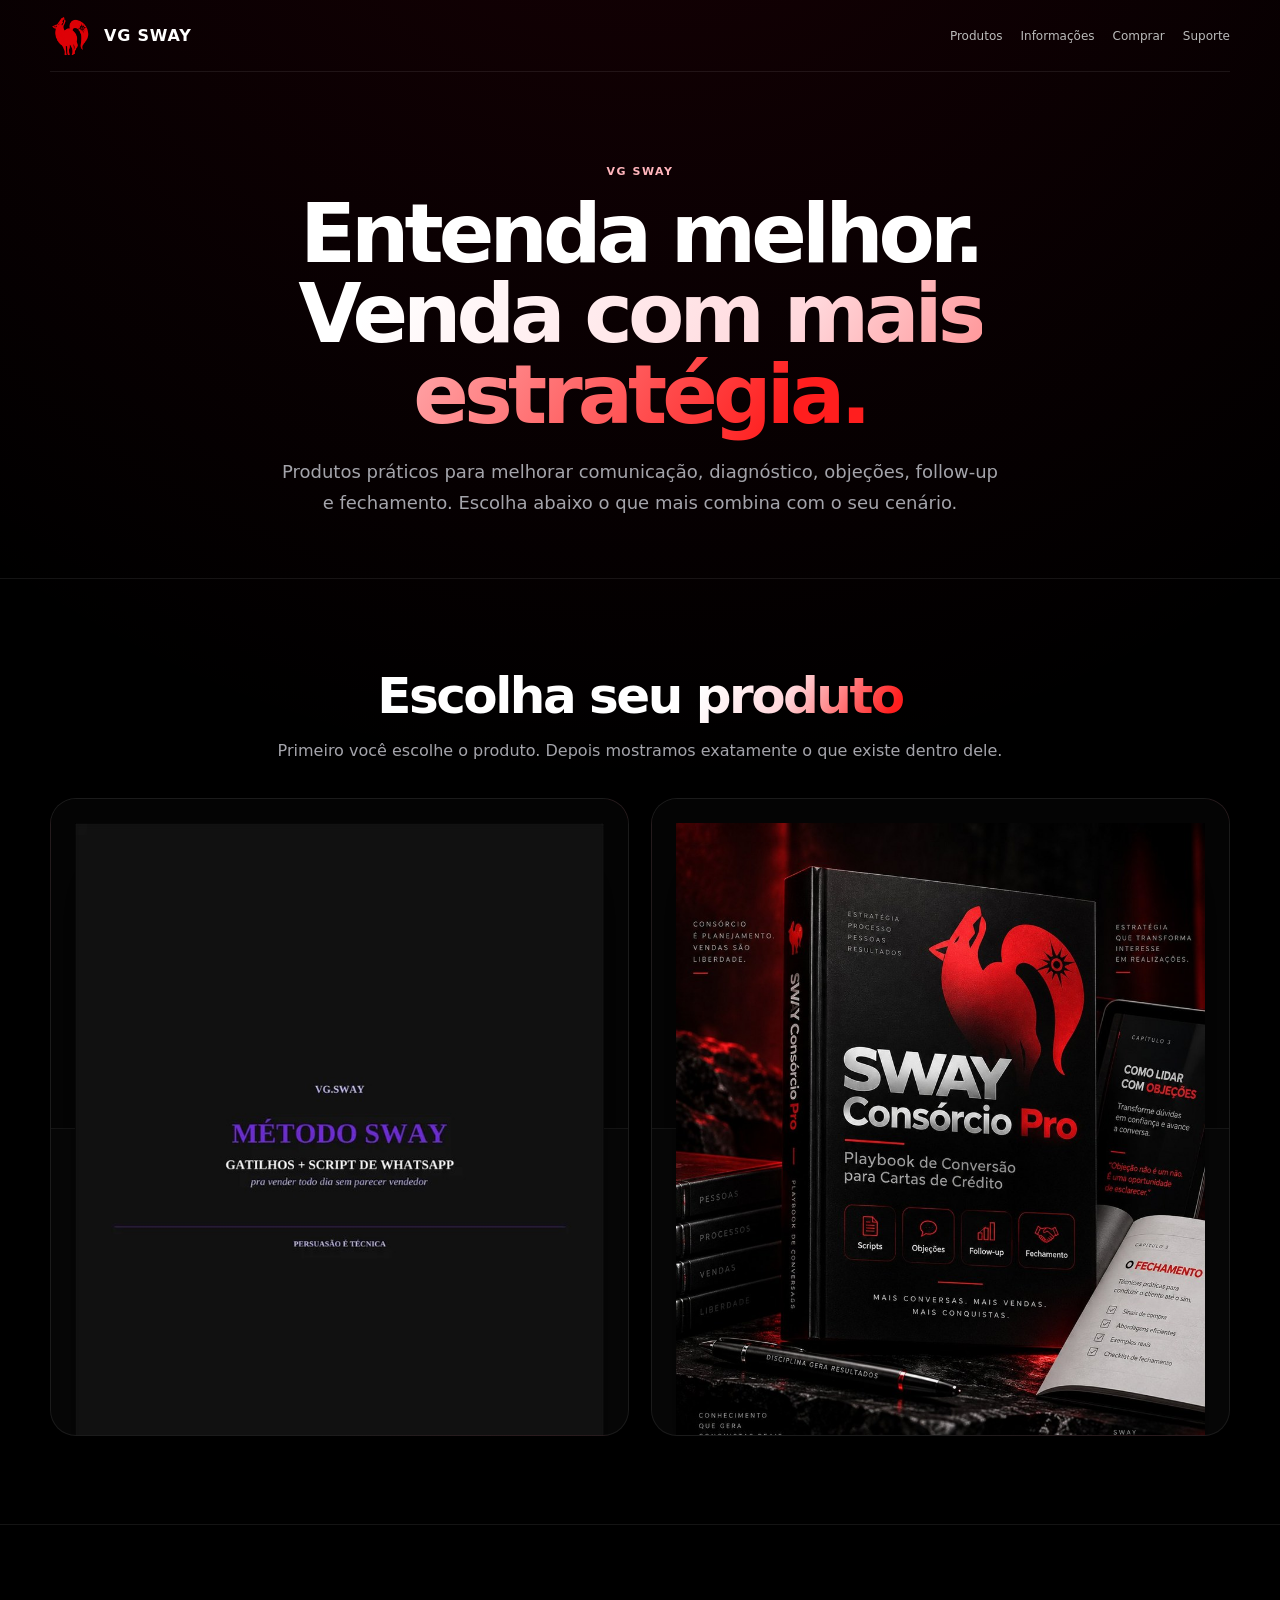
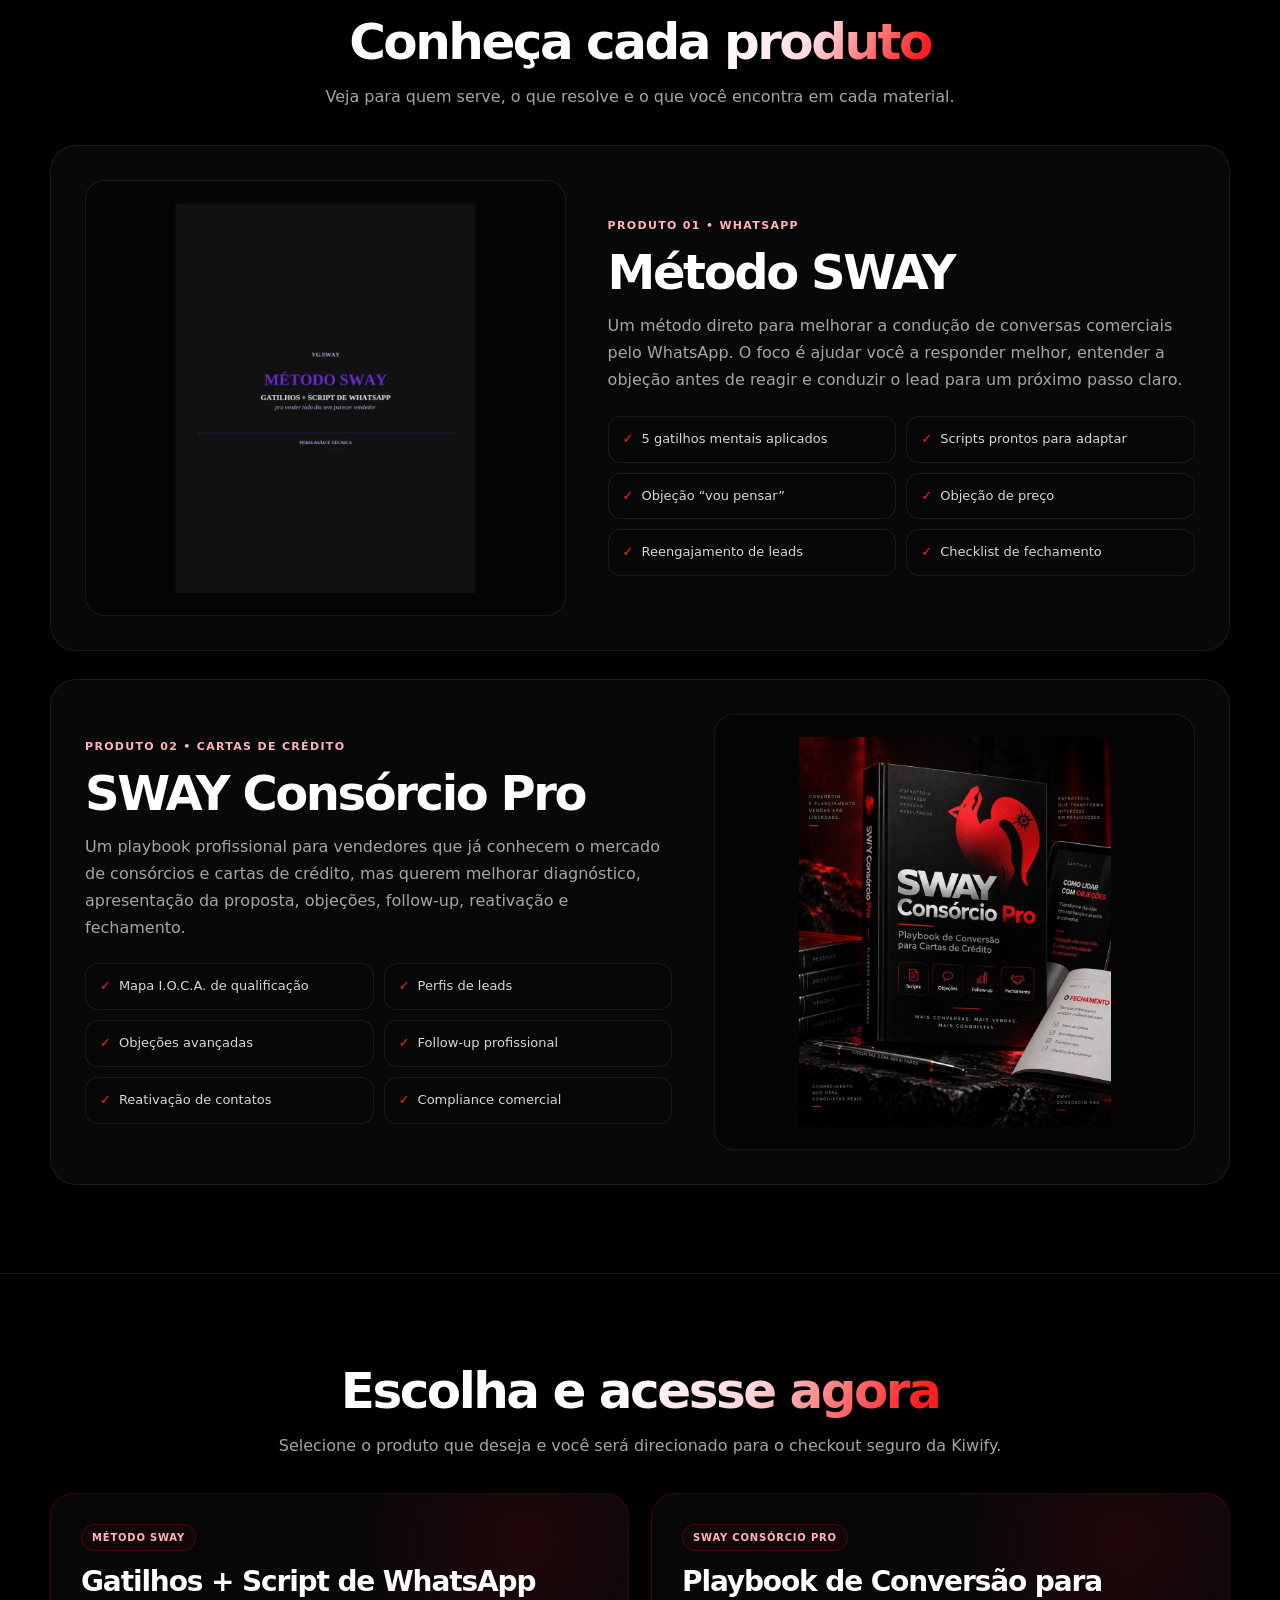
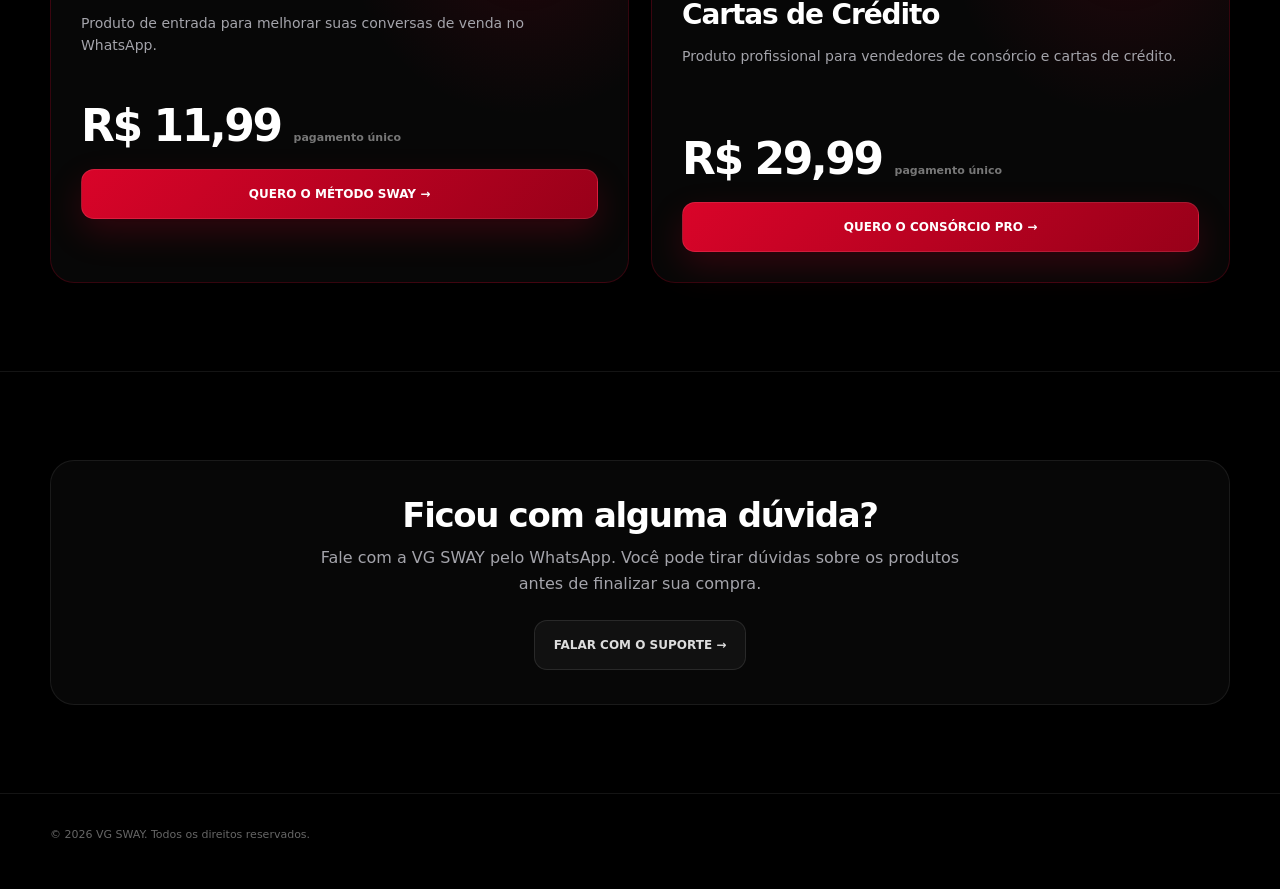
==== commit f35eb0f0: "Add files via upload" ====
--- a/index.html
+++ b/index.html
@@ -1,387 +1,387 @@
-<!DOCTYPE html>
-<html lang="pt-BR">
-<head>
-  <meta charset="UTF-8">
-  <meta name="viewport" content="width=device-width, initial-scale=1.0">
-  <title>VG SWAY — Produtos para vender com mais estratégia</title>
-  <meta name="description" content="Conheça os produtos VG SWAY: Método SWAY e SWAY Consórcio Pro. Estratégia, scripts, objeções, follow-up e fechamento.">
-
-  <!-- META PIXEL -->
-  <script>
-  !function(f,b,e,v,n,t,s)
-  {if(f.fbq)return;n=f.fbq=function(){n.callMethod?
-  n.callMethod.apply(n,arguments):n.queue.push(arguments)};
-  if(!f._fbq)f._fbq=n;n.push=n;n.loaded=!0;n.version='2.0';
-  n.queue=[];t=b.createElement(e);t.async=!0;
-  t.src=v;s=b.getElementsByTagName(e)[0];
-  s.parentNode.insertBefore(t,s)}(window, document,'script',
-  'https://connect.facebook.net/en_US/fbevents.js');
-  fbq('init', '1091769097150137');
-  fbq('track', 'PageView');
-  </script>
-  <noscript>
-    <img height="1" width="1" style="display:none"
-      src="https://www.facebook.com/tr?id=1091769097150137&ev=PageView&noscript=1">
-  </noscript>
-
-  <style>
-    :root{
-      --bg:#000;
-      --panel:#080808;
-      --panel2:#0d0d0d;
-      --text:#fff;
-      --muted:#a4a4ab;
-      --line:rgba(255,255,255,.08);
-      --red:#d90429;
-      --red2:#ff1e1e;
-      --soft:#ffb4bb;
-      --max:1180px;
-    }
-    *{box-sizing:border-box}
-    html{scroll-behavior:smooth}
-    body{
-      margin:0;
-      font-family:Inter,system-ui,-apple-system,BlinkMacSystemFont,"Segoe UI",sans-serif;
-      background:
-        radial-gradient(circle at 50% -8%,rgba(217,4,41,.11),transparent 25%),
-        #000;
-      color:var(--text);
-    }
-    img{max-width:100%;display:block}
-    a{text-decoration:none;color:inherit}
-    .container{width:min(var(--max),calc(100% - 32px));margin:auto}
-
-    .nav{
-      min-height:72px;display:flex;align-items:center;justify-content:space-between;
-      gap:20px;border-bottom:1px solid var(--line)
-    }
-    .brand{display:flex;align-items:center;gap:12px;font-weight:900;letter-spacing:.05em}
-    .brand img{width:42px;height:42px;object-fit:contain}
-    .nav-links{display:flex;gap:18px;color:#bbb;font-size:12px}
-    .nav-links a:hover{color:#fff}
-
-    .hero{padding:88px 0 60px;text-align:center}
-    .eyebrow{
-      display:inline-block;margin-bottom:16px;color:var(--soft);
-      font-size:11px;font-weight:900;letter-spacing:.14em;text-transform:uppercase
-    }
-    h1{
-      max-width:980px;margin:0 auto 22px;
-      font-size:clamp(42px,7vw,82px);line-height:.98;letter-spacing:-.06em
-    }
-    .gradient{
-      color:transparent;
-      background:linear-gradient(120deg,#fff 8%,#ffd8dc 45%,var(--red2) 92%);
-      -webkit-background-clip:text;background-clip:text
-    }
-    .hero p{
-      max-width:720px;margin:0 auto;color:var(--muted);
-      font-size:18px;line-height:1.7
-    }
-
-    section{border-top:1px solid var(--line)}
-    .section{padding:88px 0}
-    .section-head{text-align:center;max-width:780px;margin:0 auto 34px}
-    .section-head h2{font-size:clamp(32px,5vw,50px);margin:0 0 12px;letter-spacing:-.05em}
-    .section-head p{margin:0;color:var(--muted);line-height:1.7}
-
-    /* 1 — OPÇÕES DE PRODUTOS */
-    .product-grid{display:grid;grid-template-columns:1fr 1fr;gap:22px}
-    .product-card{
-      overflow:hidden;border:1px solid var(--line);border-radius:26px;
-      background:radial-gradient(circle at 85% 0%,rgba(217,4,41,.08),transparent 28%),var(--panel);
-      transition:.25s ease
-    }
-    .product-card:hover{transform:translateY(-4px);border-color:rgba(217,4,41,.3)}
-    .product-img{
-      height:330px;display:grid;place-items:center;padding:24px;
-      background:#050505;border-bottom:1px solid var(--line)
-    }
-    .product-img img{max-height:100%;width:auto;object-fit:contain;filter:drop-shadow(0 26px 36px rgba(0,0,0,.55))}
-    .product-copy{padding:28px}
-    .tag{
-      display:inline-flex;padding:7px 10px;margin-bottom:14px;border-radius:999px;
-      border:1px solid rgba(217,4,41,.25);background:rgba(217,4,41,.06);
-      color:var(--soft);font-size:10px;font-weight:900;text-transform:uppercase;letter-spacing:.08em
-    }
-    .product-copy h3{font-size:30px;margin:0 0 7px;letter-spacing:-.04em}
-    .product-copy .sub{color:#efeff2;font-weight:700;margin-bottom:13px}
-    .product-copy p{color:var(--muted);font-size:14px;line-height:1.65;min-height:70px}
-
-    .btn{
-      display:inline-flex;align-items:center;justify-content:center;
-      min-height:50px;padding:0 19px;border-radius:13px;
-      font-size:12px;font-weight:900;border:1px solid rgba(255,255,255,.10);
-      transition:.2s ease
-    }
-    .btn:hover{transform:translateY(-2px)}
-    .btn.secondary{background:#111;color:#ddd}
-    .btn.primary{
-      background:linear-gradient(135deg,var(--red),#980019);
-      box-shadow:0 14px 35px rgba(217,4,41,.2)
-    }
-
-    /* 2 — INFORMAÇÕES */
-    .info-block{
-      display:grid;grid-template-columns:.9fr 1.1fr;gap:42px;align-items:center;
-      padding:34px;border:1px solid var(--line);border-radius:26px;
-      background:var(--panel)
-    }
-    .info-block + .info-block{margin-top:28px}
-    .info-block.reverse{grid-template-columns:1.1fr .9fr}
-    .info-block.reverse .info-image{order:2}
-    .info-image{
-      min-height:430px;display:grid;place-items:center;padding:22px;
-      border-radius:20px;background:#050505;border:1px solid var(--line)
-    }
-    .info-image img{max-height:390px;width:auto;object-fit:contain}
-    .info-copy .kicker{
-      color:var(--soft);font-size:11px;font-weight:900;
-      letter-spacing:.12em;text-transform:uppercase;margin-bottom:12px
-    }
-    .info-copy h3{font-size:clamp(32px,5vw,48px);margin:0 0 12px;letter-spacing:-.05em}
-    .info-copy p{color:var(--muted);line-height:1.7;margin:0 0 22px}
-    .feature-grid{display:grid;grid-template-columns:1fr 1fr;gap:10px}
-    .feature{
-      padding:13px 14px;border:1px solid var(--line);border-radius:13px;
-      background:#070707;color:#d6d6db;font-size:13px;line-height:1.45
-    }
-    .feature::before{content:"✓";color:var(--red2);font-weight:900;margin-right:8px}
-
-    /* 3 — OPÇÃO DE COMPRA */
-    .buy-grid{display:grid;grid-template-columns:1fr 1fr;gap:22px}
-    .buy-card{
-      padding:30px;border:1px solid rgba(217,4,41,.22);
-      border-radius:24px;background:
-      radial-gradient(circle at 82% 12%,rgba(217,4,41,.12),transparent 30%),#070707
-    }
-    .buy-card h3{font-size:28px;margin:0 0 8px;letter-spacing:-.04em}
-    .buy-card p{color:var(--muted);font-size:14px;line-height:1.6;min-height:68px}
-    .price{font-size:44px;font-weight:900;letter-spacing:-.055em;margin:20px 0 18px}
-    .price small{font-size:11px;color:#777;letter-spacing:0}
-    .buy-card .btn{width:100%}
-
-    /* 4 — SUPORTE */
-    .support-card{
-      text-align:center;padding:34px;border:1px solid var(--line);
-      border-radius:24px;background:#070707
-    }
-    .support-card h2{font-size:34px;margin:0 0 10px;letter-spacing:-.04em}
-    .support-card p{max-width:680px;margin:0 auto 22px;color:var(--muted);line-height:1.65}
-
-    footer{padding:34px 0 48px;border-top:1px solid var(--line);color:#666;font-size:11px}
-
-    @media(max-width:900px){
-      .product-grid,.buy-grid,.info-block,.info-block.reverse{grid-template-columns:1fr}
-      .info-block.reverse .info-image{order:0}
-      .product-copy p,.buy-card p{min-height:auto}
-    }
-    @media(max-width:620px){
-      .container{width:min(var(--max),calc(100% - 24px))}
-      .nav-links{display:none}
-      .hero{padding-top:64px}
-      .section{padding:70px 0}
-      .product-img{height:280px}
-      .info-block{padding:20px}
-      .info-image{min-height:300px}
-      .feature-grid{grid-template-columns:1fr}
-      .btn{width:100%}
-    }
-  </style>
-</head>
-
-<body>
-  <nav class="container nav">
-    <a class="brand" href="#top">
-      <img src="vg-sway-logo.png" alt="VG SWAY">
-      <span>VG SWAY</span>
-    </a>
-    <div class="nav-links">
-      <a href="#produtos">Produtos</a>
-      <a href="#informacoes">Informações</a>
-      <a href="#comprar">Comprar</a>
-      <a href="#suporte">Suporte</a>
-    </div>
-  </nav>
-
-  <!-- ABRE O SITE -->
-  <header class="hero" id="top">
-    <div class="container">
-      <div class="eyebrow">VG SWAY</div>
-      <h1>Entenda melhor.<br><span class="gradient">Venda com mais estratégia.</span></h1>
-      <p>
-        Produtos práticos para melhorar comunicação, diagnóstico, objeções,
-        follow-up e fechamento. Escolha abaixo o que mais combina com o seu cenário.
-      </p>
-    </div>
-  </header>
-
-  <!-- OPÇÕES DE PRODUTOS -->
-  <section class="section" id="produtos">
-    <div class="container">
-      <div class="section-head">
-        <h2>Escolha seu <span class="gradient">produto</span></h2>
-        <p>Primeiro você escolhe o produto. Depois mostramos exatamente o que existe dentro dele.</p>
-      </div>
-
-      <div class="product-grid">
-        <article class="product-card">
-          <div class="product-img">
-            <img src="metodo-sway.jpg" alt="Método SWAY">
-          </div>
-          <div class="product-copy">
-            <span class="tag">Produto de entrada</span>
-            <h3>Método SWAY</h3>
-            <div class="sub">Gatilhos + Script de WhatsApp</div>
-            <p>Para quem vende pelo WhatsApp e quer parar de improvisar respostas, objeções e próximos passos.</p>
-            <a class="btn secondary" href="#metodo-sway">VER INFORMAÇÕES ↓</a>
-          </div>
-        </article>
-
-        <article class="product-card">
-          <div class="product-img">
-            <img src="sway-consorcio-pro.jpg" alt="SWAY Consórcio Pro">
-          </div>
-          <div class="product-copy">
-            <span class="tag">Produto profissional</span>
-            <h3>SWAY Consórcio Pro</h3>
-            <div class="sub">Playbook de Conversão para Cartas de Crédito</div>
-            <p>Para vendedores de consórcio que querem elevar diagnóstico, argumentação, follow-up e fechamento.</p>
-            <a class="btn secondary" href="#consorcio-pro">VER INFORMAÇÕES ↓</a>
-          </div>
-        </article>
-      </div>
-    </div>
-  </section>
-
-  <!-- INFORMAÇÕES DE CADA PRODUTO -->
-  <section class="section" id="informacoes">
-    <div class="container">
-      <div class="section-head">
-        <h2>Conheça cada <span class="gradient">produto</span></h2>
-        <p>Veja para quem serve, o que resolve e o que você encontra em cada material.</p>
-      </div>
-
-      <article class="info-block" id="metodo-sway">
-        <div class="info-image">
-          <img src="metodo-sway.jpg" alt="Método SWAY">
-        </div>
-        <div class="info-copy">
-          <div class="kicker">Produto 01 • WhatsApp</div>
-          <h3>Método SWAY</h3>
-          <p>
-            Um método direto para melhorar a condução de conversas comerciais pelo WhatsApp.
-            O foco é ajudar você a responder melhor, entender a objeção antes de reagir e conduzir o lead para um próximo passo claro.
-          </p>
-          <div class="feature-grid">
-            <div class="feature">5 gatilhos mentais aplicados</div>
-            <div class="feature">Scripts prontos para adaptar</div>
-            <div class="feature">Objeção “vou pensar”</div>
-            <div class="feature">Objeção de preço</div>
-            <div class="feature">Reengajamento de leads</div>
-            <div class="feature">Checklist de fechamento</div>
-          </div>
-        </div>
-      </article>
-
-      <article class="info-block reverse" id="consorcio-pro">
-        <div class="info-image">
-          <img src="sway-consorcio-pro.jpg" alt="SWAY Consórcio Pro">
-        </div>
-        <div class="info-copy">
-          <div class="kicker">Produto 02 • Cartas de crédito</div>
-          <h3>SWAY Consórcio Pro</h3>
-          <p>
-            Um playbook profissional para vendedores que já conhecem o mercado de consórcios e cartas de crédito,
-            mas querem melhorar diagnóstico, apresentação da proposta, objeções, follow-up, reativação e fechamento.
-          </p>
-          <div class="feature-grid">
-            <div class="feature">Mapa I.O.C.A. de qualificação</div>
-            <div class="feature">Perfis de leads</div>
-            <div class="feature">Objeções avançadas</div>
-            <div class="feature">Follow-up profissional</div>
-            <div class="feature">Reativação de contatos</div>
-            <div class="feature">Compliance comercial</div>
-          </div>
-        </div>
-      </article>
-    </div>
-  </section>
-
-  <!-- OPÇÃO DE COMPRA -->
-  <section class="section" id="comprar">
-    <div class="container">
-      <div class="section-head">
-        <h2>Escolha e <span class="gradient">acesse agora</span></h2>
-        <p>Selecione o produto que deseja e você será direcionado para o checkout seguro da Kiwify.</p>
-      </div>
-
-      <div class="buy-grid">
-        <div class="buy-card">
-          <span class="tag">Método SWAY</span>
-          <h3>Gatilhos + Script de WhatsApp</h3>
-          <p>Produto de entrada para melhorar suas conversas de venda no WhatsApp.</p>
-          <div class="price">R$ 11,99 <small>pagamento único</small></div>
-          <a class="btn primary"
-             href="https://pay.kiwify.com.br/DbkFJGr"
-             target="_blank"
-             rel="noopener noreferrer"
-             data-product="Método SWAY">
-             QUERO O MÉTODO SWAY →
-          </a>
-        </div>
-
-        <div class="buy-card">
-          <span class="tag">SWAY Consórcio Pro</span>
-          <h3>Playbook de Conversão para Cartas de Crédito</h3>
-          <p>Produto profissional para vendedores de consórcio e cartas de crédito.</p>
-          <div class="price">R$ 29,99 <small>pagamento único</small></div>
-          <a class="btn primary"
-             href="https://pay.kiwify.com.br/oXPhqjN"
-             target="_blank"
-             rel="noopener noreferrer"
-             data-product="SWAY Consórcio Pro">
-             QUERO O CONSÓRCIO PRO →
-          </a>
-        </div>
-      </div>
-    </div>
-  </section>
-
-  <!-- OPÇÃO DE SUPORTE -->
-  <section class="section" id="suporte">
-    <div class="container">
-      <div class="support-card">
-        <h2>Ficou com alguma dúvida?</h2>
-        <p>
-          Fale com a VG SWAY pelo WhatsApp. Você pode tirar dúvidas sobre os produtos antes de finalizar sua compra.
-        </p>
-        <a class="btn secondary"
-           href="https://wa.me/5547996127034?text=Ol%C3%A1%21%20Vim%20pelo%20site%20da%20VG.SWAY%20e%20tenho%20uma%20d%C3%BAvida%20sobre%20um%20dos%20produtos%3A%20"
-           target="_blank"
-           rel="noopener noreferrer">
-          FALAR COM O SUPORTE →
-        </a>
-      </div>
-    </div>
-  </section>
-
-  <footer>
-    <div class="container">
-      © 2026 VG SWAY. Todos os direitos reservados.
-    </div>
-  </footer>
-
-  <script>
-    document.querySelectorAll('a[href*="pay.kiwify.com.br"]').forEach(function(link){
-      link.addEventListener("click", function(){
-        if(typeof fbq === "function"){
-          fbq("track","InitiateCheckout",{
-            content_name: link.dataset.product || "Produto VG SWAY"
-          });
-        }
-      });
-    });
-  </script>
-</body>
-</html>
+<!DOCTYPE html>
+<html lang="pt-BR">
+<head>
+  <meta charset="UTF-8">
+  <meta name="viewport" content="width=device-width, initial-scale=1.0">
+  <title>VG SWAY — Produtos para vender com mais estratégia</title>
+  <meta name="description" content="Conheça os produtos VG SWAY: Método SWAY e SWAY Consórcio Pro. Estratégia, scripts, objeções, follow-up e fechamento.">
+
+  <!-- META PIXEL -->
+  <script>
+  !function(f,b,e,v,n,t,s)
+  {if(f.fbq)return;n=f.fbq=function(){n.callMethod?
+  n.callMethod.apply(n,arguments):n.queue.push(arguments)};
+  if(!f._fbq)f._fbq=n;n.push=n;n.loaded=!0;n.version='2.0';
+  n.queue=[];t=b.createElement(e);t.async=!0;
+  t.src=v;s=b.getElementsByTagName(e)[0];
+  s.parentNode.insertBefore(t,s)}(window, document,'script',
+  'https://connect.facebook.net/en_US/fbevents.js');
+  fbq('init', '1091769097150137');
+  fbq('track', 'PageView');
+  </script>
+  <noscript>
+    <img height="1" width="1" style="display:none"
+      src="https://www.facebook.com/tr?id=1091769097150137&ev=PageView&noscript=1">
+  </noscript>
+
+  <style>
+    :root{
+      --bg:#000;
+      --panel:#080808;
+      --panel2:#0d0d0d;
+      --text:#fff;
+      --muted:#a4a4ab;
+      --line:rgba(255,255,255,.08);
+      --red:#d90429;
+      --red2:#ff1e1e;
+      --soft:#ffb4bb;
+      --max:1180px;
+    }
+    *{box-sizing:border-box}
+    html{scroll-behavior:smooth}
+    body{
+      margin:0;
+      font-family:Inter,system-ui,-apple-system,BlinkMacSystemFont,"Segoe UI",sans-serif;
+      background:
+        radial-gradient(circle at 50% -8%,rgba(217,4,41,.11),transparent 25%),
+        #000;
+      color:var(--text);
+    }
+    img{max-width:100%;display:block}
+    a{text-decoration:none;color:inherit}
+    .container{width:min(var(--max),calc(100% - 32px));margin:auto}
+
+    .nav{
+      min-height:72px;display:flex;align-items:center;justify-content:space-between;
+      gap:20px;border-bottom:1px solid var(--line)
+    }
+    .brand{display:flex;align-items:center;gap:12px;font-weight:900;letter-spacing:.05em}
+    .brand img{width:42px;height:42px;object-fit:contain}
+    .nav-links{display:flex;gap:18px;color:#bbb;font-size:12px}
+    .nav-links a:hover{color:#fff}
+
+    .hero{padding:88px 0 60px;text-align:center}
+    .eyebrow{
+      display:inline-block;margin-bottom:16px;color:var(--soft);
+      font-size:11px;font-weight:900;letter-spacing:.14em;text-transform:uppercase
+    }
+    h1{
+      max-width:980px;margin:0 auto 22px;
+      font-size:clamp(42px,7vw,82px);line-height:.98;letter-spacing:-.06em
+    }
+    .gradient{
+      color:transparent;
+      background:linear-gradient(120deg,#fff 8%,#ffd8dc 45%,var(--red2) 92%);
+      -webkit-background-clip:text;background-clip:text
+    }
+    .hero p{
+      max-width:720px;margin:0 auto;color:var(--muted);
+      font-size:18px;line-height:1.7
+    }
+
+    section{border-top:1px solid var(--line)}
+    .section{padding:88px 0}
+    .section-head{text-align:center;max-width:780px;margin:0 auto 34px}
+    .section-head h2{font-size:clamp(32px,5vw,50px);margin:0 0 12px;letter-spacing:-.05em}
+    .section-head p{margin:0;color:var(--muted);line-height:1.7}
+
+    /* 1 — OPÇÕES DE PRODUTOS */
+    .product-grid{display:grid;grid-template-columns:1fr 1fr;gap:22px}
+    .product-card{
+      overflow:hidden;border:1px solid var(--line);border-radius:26px;
+      background:radial-gradient(circle at 85% 0%,rgba(217,4,41,.08),transparent 28%),var(--panel);
+      transition:.25s ease
+    }
+    .product-card:hover{transform:translateY(-4px);border-color:rgba(217,4,41,.3)}
+    .product-img{
+      height:330px;display:grid;place-items:center;padding:24px;
+      background:#050505;border-bottom:1px solid var(--line)
+    }
+    .product-img img{max-height:100%;width:auto;object-fit:contain;filter:drop-shadow(0 26px 36px rgba(0,0,0,.55))}
+    .product-copy{padding:28px}
+    .tag{
+      display:inline-flex;padding:7px 10px;margin-bottom:14px;border-radius:999px;
+      border:1px solid rgba(217,4,41,.25);background:rgba(217,4,41,.06);
+      color:var(--soft);font-size:10px;font-weight:900;text-transform:uppercase;letter-spacing:.08em
+    }
+    .product-copy h3{font-size:30px;margin:0 0 7px;letter-spacing:-.04em}
+    .product-copy .sub{color:#efeff2;font-weight:700;margin-bottom:13px}
+    .product-copy p{color:var(--muted);font-size:14px;line-height:1.65;min-height:70px}
+
+    .btn{
+      display:inline-flex;align-items:center;justify-content:center;
+      min-height:50px;padding:0 19px;border-radius:13px;
+      font-size:12px;font-weight:900;border:1px solid rgba(255,255,255,.10);
+      transition:.2s ease
+    }
+    .btn:hover{transform:translateY(-2px)}
+    .btn.secondary{background:#111;color:#ddd}
+    .btn.primary{
+      background:linear-gradient(135deg,var(--red),#980019);
+      box-shadow:0 14px 35px rgba(217,4,41,.2)
+    }
+
+    /* 2 — INFORMAÇÕES */
+    .info-block{
+      display:grid;grid-template-columns:.9fr 1.1fr;gap:42px;align-items:center;
+      padding:34px;border:1px solid var(--line);border-radius:26px;
+      background:var(--panel)
+    }
+    .info-block + .info-block{margin-top:28px}
+    .info-block.reverse{grid-template-columns:1.1fr .9fr}
+    .info-block.reverse .info-image{order:2}
+    .info-image{
+      min-height:430px;display:grid;place-items:center;padding:22px;
+      border-radius:20px;background:#050505;border:1px solid var(--line)
+    }
+    .info-image img{max-height:390px;width:auto;object-fit:contain}
+    .info-copy .kicker{
+      color:var(--soft);font-size:11px;font-weight:900;
+      letter-spacing:.12em;text-transform:uppercase;margin-bottom:12px
+    }
+    .info-copy h3{font-size:clamp(32px,5vw,48px);margin:0 0 12px;letter-spacing:-.05em}
+    .info-copy p{color:var(--muted);line-height:1.7;margin:0 0 22px}
+    .feature-grid{display:grid;grid-template-columns:1fr 1fr;gap:10px}
+    .feature{
+      padding:13px 14px;border:1px solid var(--line);border-radius:13px;
+      background:#070707;color:#d6d6db;font-size:13px;line-height:1.45
+    }
+    .feature::before{content:"✓";color:var(--red2);font-weight:900;margin-right:8px}
+
+    /* 3 — OPÇÃO DE COMPRA */
+    .buy-grid{display:grid;grid-template-columns:1fr 1fr;gap:22px}
+    .buy-card{
+      padding:30px;border:1px solid rgba(217,4,41,.22);
+      border-radius:24px;background:
+      radial-gradient(circle at 82% 12%,rgba(217,4,41,.12),transparent 30%),#070707
+    }
+    .buy-card h3{font-size:28px;margin:0 0 8px;letter-spacing:-.04em}
+    .buy-card p{color:var(--muted);font-size:14px;line-height:1.6;min-height:68px}
+    .price{font-size:44px;font-weight:900;letter-spacing:-.055em;margin:20px 0 18px}
+    .price small{font-size:11px;color:#777;letter-spacing:0}
+    .buy-card .btn{width:100%}
+
+    /* 4 — SUPORTE */
+    .support-card{
+      text-align:center;padding:34px;border:1px solid var(--line);
+      border-radius:24px;background:#070707
+    }
+    .support-card h2{font-size:34px;margin:0 0 10px;letter-spacing:-.04em}
+    .support-card p{max-width:680px;margin:0 auto 22px;color:var(--muted);line-height:1.65}
+
+    footer{padding:34px 0 48px;border-top:1px solid var(--line);color:#666;font-size:11px}
+
+    @media(max-width:900px){
+      .product-grid,.buy-grid,.info-block,.info-block.reverse{grid-template-columns:1fr}
+      .info-block.reverse .info-image{order:0}
+      .product-copy p,.buy-card p{min-height:auto}
+    }
+    @media(max-width:620px){
+      .container{width:min(var(--max),calc(100% - 24px))}
+      .nav-links{display:none}
+      .hero{padding-top:64px}
+      .section{padding:70px 0}
+      .product-img{height:280px}
+      .info-block{padding:20px}
+      .info-image{min-height:300px}
+      .feature-grid{grid-template-columns:1fr}
+      .btn{width:100%}
+    }
+  </style>
+</head>
+
+<body>
+  <nav class="container nav">
+    <a class="brand" href="#top">
+      <img src="vg-sway-logo.png" alt="VG SWAY">
+      <span>VG SWAY</span>
+    </a>
+    <div class="nav-links">
+      <a href="#produtos">Produtos</a>
+      <a href="#informacoes">Informações</a>
+      <a href="#comprar">Comprar</a>
+      <a href="#suporte">Suporte</a>
+    </div>
+  </nav>
+
+  <!-- ABRE O SITE -->
+  <header class="hero" id="top">
+    <div class="container">
+      <div class="eyebrow">VG SWAY</div>
+      <h1>Entenda melhor.<br><span class="gradient">Venda com mais estratégia.</span></h1>
+      <p>
+        Produtos práticos para melhorar comunicação, diagnóstico, objeções,
+        follow-up e fechamento. Escolha abaixo o que mais combina com o seu cenário.
+      </p>
+    </div>
+  </header>
+
+  <!-- OPÇÕES DE PRODUTOS -->
+  <section class="section" id="produtos">
+    <div class="container">
+      <div class="section-head">
+        <h2>Escolha seu <span class="gradient">produto</span></h2>
+        <p>Primeiro você escolhe o produto. Depois mostramos exatamente o que existe dentro dele.</p>
+      </div>
+
+      <div class="product-grid">
+        <article class="product-card">
+          <div class="product-img">
+            <img src="metodo-sway.jpg" alt="Método SWAY">
+          </div>
+          <div class="product-copy">
+            <span class="tag">Produto de entrada</span>
+            <h3>Método SWAY</h3>
+            <div class="sub">Gatilhos + Script de WhatsApp</div>
+            <p>Para quem vende pelo WhatsApp e quer parar de improvisar respostas, objeções e próximos passos.</p>
+            <a class="btn secondary" href="#metodo-sway">VER INFORMAÇÕES ↓</a>
+          </div>
+        </article>
+
+        <article class="product-card">
+          <div class="product-img">
+            <img src="sway-consorcio-pro.jpg" alt="SWAY Consórcio Pro">
+          </div>
+          <div class="product-copy">
+            <span class="tag">Produto profissional</span>
+            <h3>SWAY Consórcio Pro</h3>
+            <div class="sub">Playbook de Conversão para Cartas de Crédito</div>
+            <p>Para vendedores de consórcio que querem elevar diagnóstico, argumentação, follow-up e fechamento.</p>
+            <a class="btn secondary" href="#consorcio-pro">VER INFORMAÇÕES ↓</a>
+          </div>
+        </article>
+      </div>
+    </div>
+  </section>
+
+  <!-- INFORMAÇÕES DE CADA PRODUTO -->
+  <section class="section" id="informacoes">
+    <div class="container">
+      <div class="section-head">
+        <h2>Conheça cada <span class="gradient">produto</span></h2>
+        <p>Veja para quem serve, o que resolve e o que você encontra em cada material.</p>
+      </div>
+
+      <article class="info-block" id="metodo-sway">
+        <div class="info-image">
+          <img src="metodo-sway.jpg" alt="Método SWAY">
+        </div>
+        <div class="info-copy">
+          <div class="kicker">Produto 01 • WhatsApp</div>
+          <h3>Método SWAY</h3>
+          <p>
+            Um método direto para melhorar a condução de conversas comerciais pelo WhatsApp.
+            O foco é ajudar você a responder melhor, entender a objeção antes de reagir e conduzir o lead para um próximo passo claro.
+          </p>
+          <div class="feature-grid">
+            <div class="feature">5 gatilhos mentais aplicados</div>
+            <div class="feature">Scripts prontos para adaptar</div>
+            <div class="feature">Objeção “vou pensar”</div>
+            <div class="feature">Objeção de preço</div>
+            <div class="feature">Reengajamento de leads</div>
+            <div class="feature">Checklist de fechamento</div>
+          </div>
+        </div>
+      </article>
+
+      <article class="info-block reverse" id="consorcio-pro">
+        <div class="info-image">
+          <img src="sway-consorcio-pro.jpg" alt="SWAY Consórcio Pro">
+        </div>
+        <div class="info-copy">
+          <div class="kicker">Produto 02 • Cartas de crédito</div>
+          <h3>SWAY Consórcio Pro</h3>
+          <p>
+            Um playbook profissional para vendedores que já conhecem o mercado de consórcios e cartas de crédito,
+            mas querem melhorar diagnóstico, apresentação da proposta, objeções, follow-up, reativação e fechamento.
+          </p>
+          <div class="feature-grid">
+            <div class="feature">Mapa I.O.C.A. de qualificação</div>
+            <div class="feature">Perfis de leads</div>
+            <div class="feature">Objeções avançadas</div>
+            <div class="feature">Follow-up profissional</div>
+            <div class="feature">Reativação de contatos</div>
+            <div class="feature">Compliance comercial</div>
+          </div>
+        </div>
+      </article>
+    </div>
+  </section>
+
+  <!-- OPÇÃO DE COMPRA -->
+  <section class="section" id="comprar">
+    <div class="container">
+      <div class="section-head">
+        <h2>Escolha e <span class="gradient">acesse agora</span></h2>
+        <p>Selecione o produto que deseja e você será direcionado para o checkout seguro da Kiwify.</p>
+      </div>
+
+      <div class="buy-grid">
+        <div class="buy-card">
+          <span class="tag">Método SWAY</span>
+          <h3>Gatilhos + Script de WhatsApp</h3>
+          <p>Produto de entrada para melhorar suas conversas de venda no WhatsApp.</p>
+          <div class="price">R$ 11,99 <small>pagamento único</small></div>
+          <a class="btn primary"
+             href="https://pay.kiwify.com.br/DbkFJGr"
+             target="_blank"
+             rel="noopener noreferrer"
+             data-product="Método SWAY">
+             QUERO O MÉTODO SWAY →
+          </a>
+        </div>
+
+        <div class="buy-card">
+          <span class="tag">SWAY Consórcio Pro</span>
+          <h3>Playbook de Conversão para Cartas de Crédito</h3>
+          <p>Produto profissional para vendedores de consórcio e cartas de crédito.</p>
+          <div class="price">R$ 29,99 <small>pagamento único</small></div>
+          <a class="btn primary"
+             href="https://pay.kiwify.com.br/oXPhqjN"
+             target="_blank"
+             rel="noopener noreferrer"
+             data-product="SWAY Consórcio Pro">
+             QUERO O CONSÓRCIO PRO →
+          </a>
+        </div>
+      </div>
+    </div>
+  </section>
+
+  <!-- OPÇÃO DE SUPORTE -->
+  <section class="section" id="suporte">
+    <div class="container">
+      <div class="support-card">
+        <h2>Ficou com alguma dúvida?</h2>
+        <p>
+          Fale com a VG SWAY pelo WhatsApp. Você pode tirar dúvidas sobre os produtos antes de finalizar sua compra.
+        </p>
+        <a class="btn secondary"
+           href="https://wa.me/5547996127034?text=Ol%C3%A1%21%20Vim%20pelo%20site%20da%20VG.SWAY%20e%20tenho%20uma%20d%C3%BAvida%20sobre%20um%20dos%20produtos%3A%20"
+           target="_blank"
+           rel="noopener noreferrer">
+          FALAR COM O SUPORTE →
+        </a>
+      </div>
+    </div>
+  </section>
+
+  <footer>
+    <div class="container">
+      © 2026 VG SWAY. Todos os direitos reservados.
+    </div>
+  </footer>
+
+  <script>
+    document.querySelectorAll('a[href*="pay.kiwify.com.br"]').forEach(function(link){
+      link.addEventListener("click", function(){
+        if(typeof fbq === "function"){
+          fbq("track","InitiateCheckout",{
+            content_name: link.dataset.product || "Produto VG SWAY"
+          });
+        }
+      });
+    });
+  </script>
+</body>
+</html>
